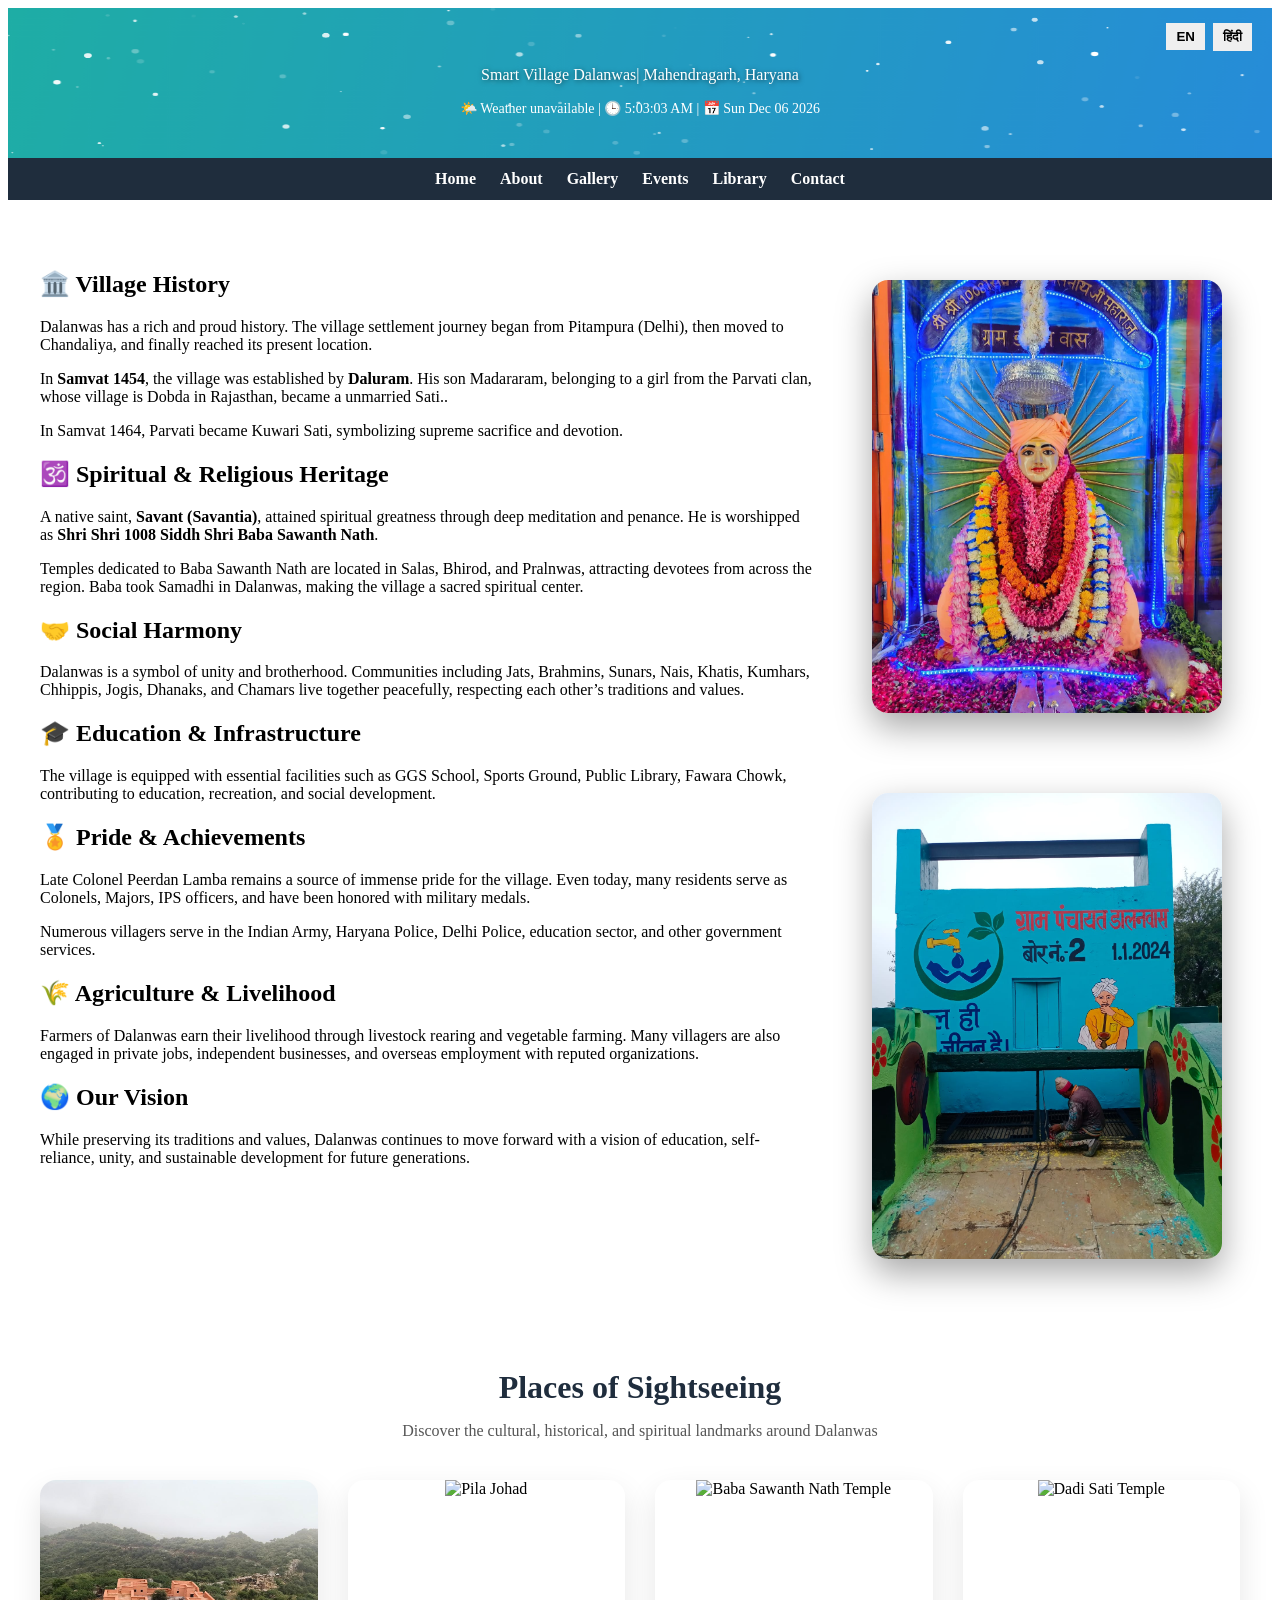
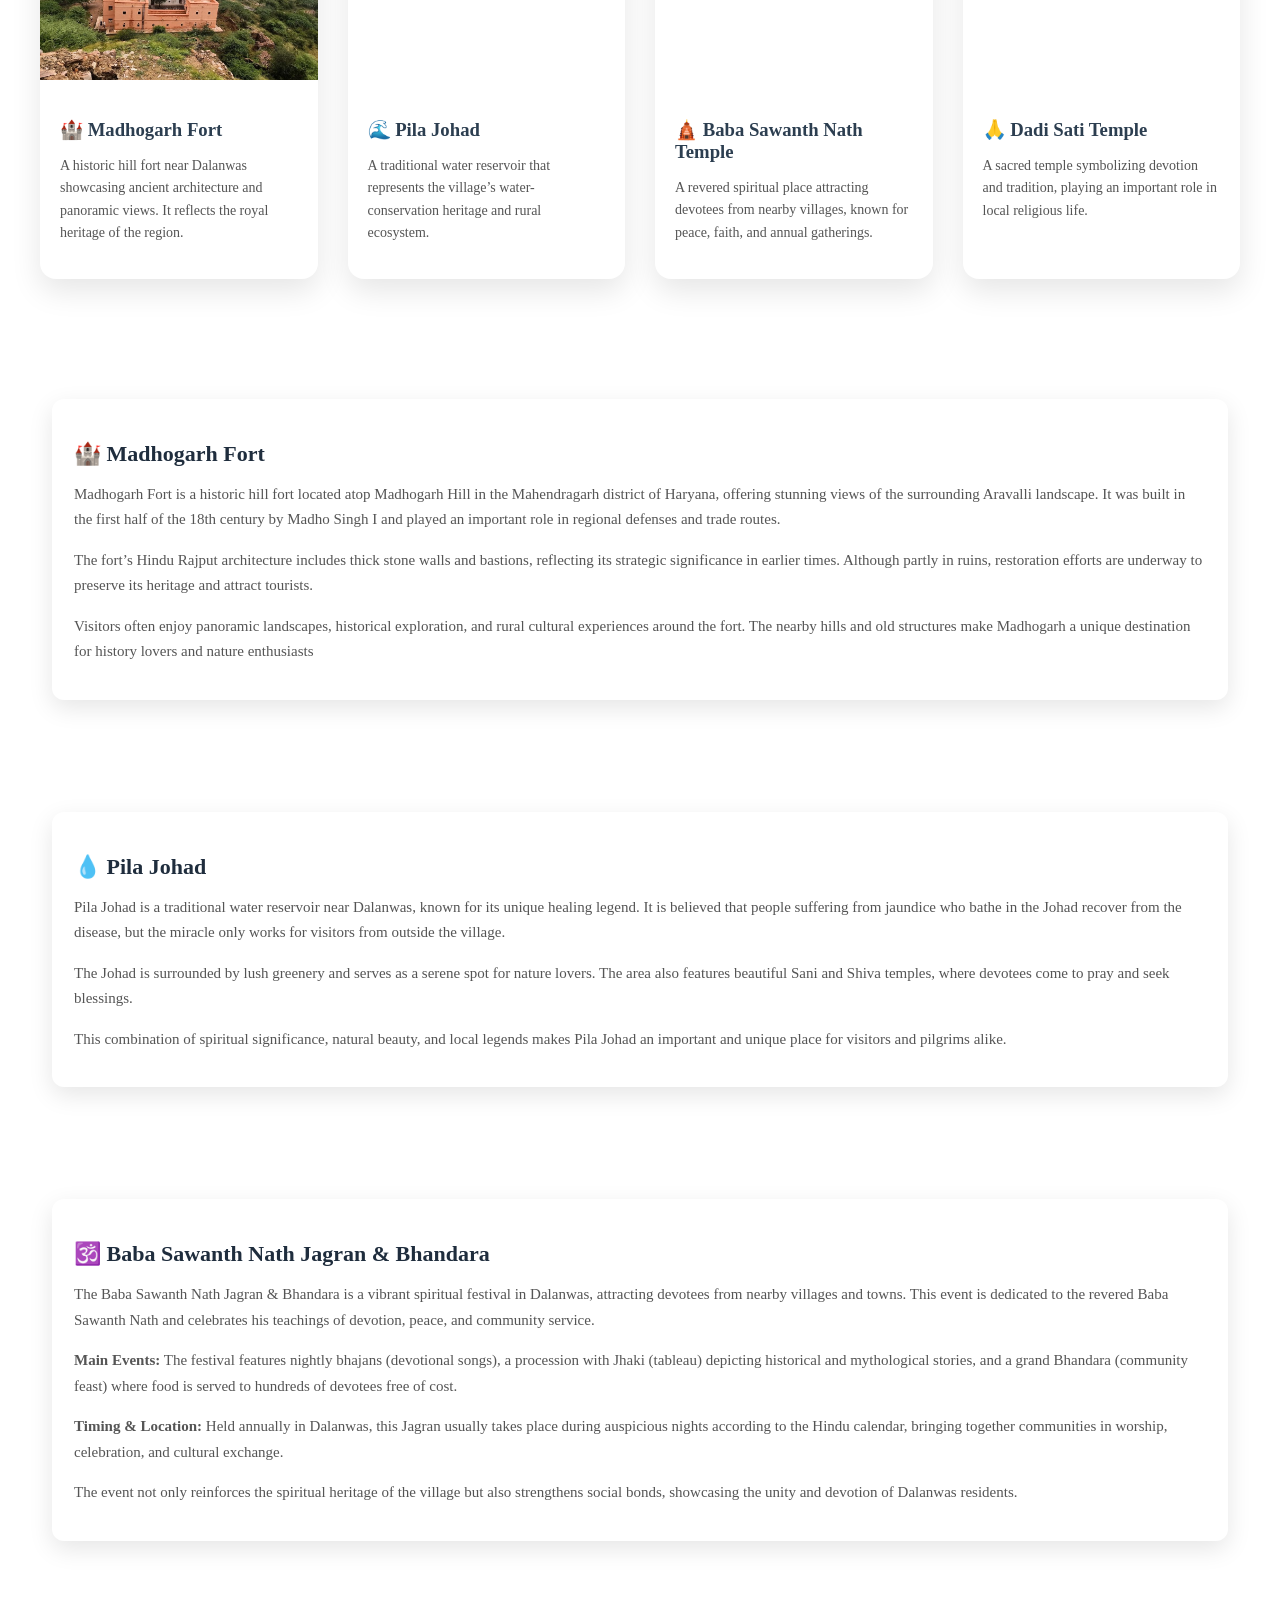
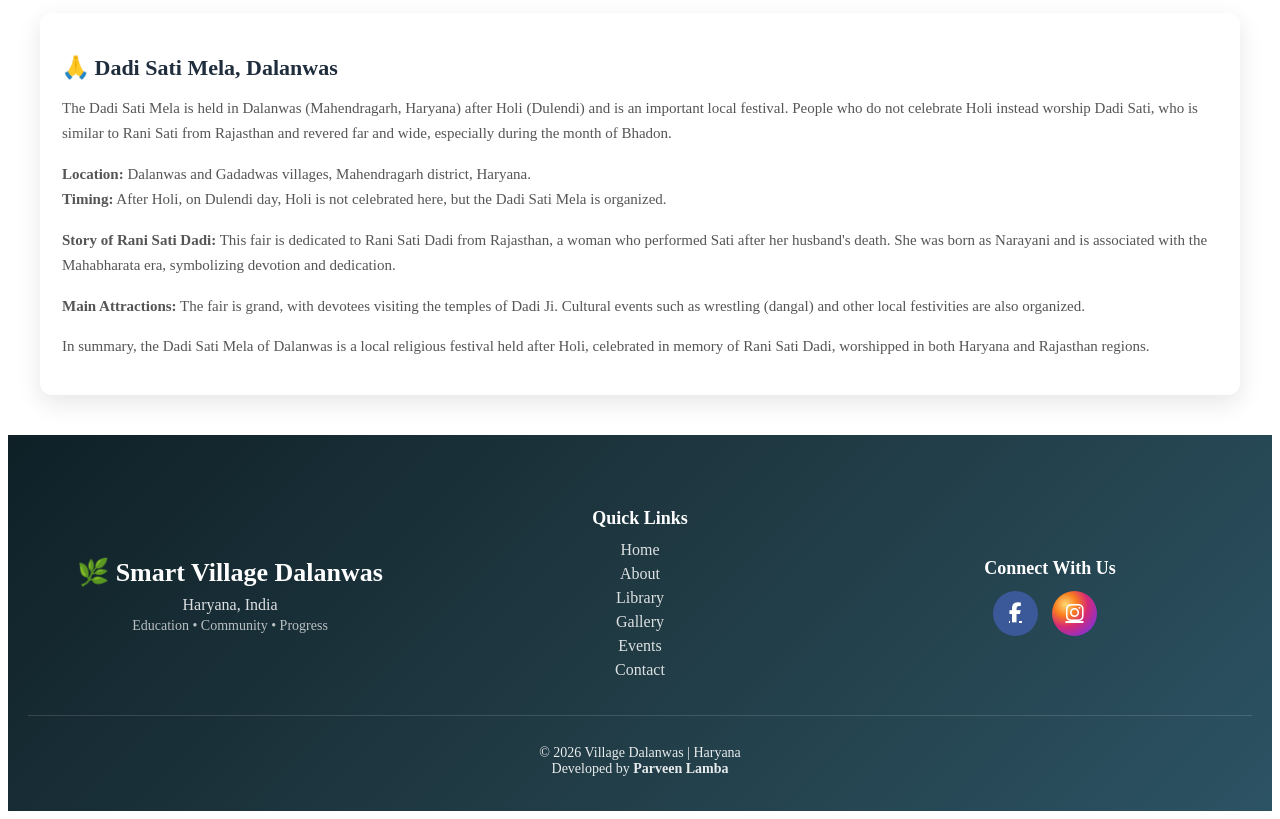
==== about.html @ 28c8c2b3 "Update about.html" ====
<!DOCTYPE html>
<html lang="en">
<head>
<meta charset="UTF-8">
<title>Contact Us | Village Dalanwas</title>
<meta name="viewport" content="width=device-width, initial-scale=1.0">
<!-- GOOGLE FONTS & ICONS -->
<link href="https://fonts.googleapis.com/css2?family=Roboto:wght@400;700&display=swap" rel="stylesheet">
<link rel="stylesheet" href="https://cdnjs.cloudflare.com/ajax/libs/font-awesome/6.4.0/css/all.min.css">
  
<style>
/* HEADER */
header {
  position: relative;
  height: 150px;
  overflow: hidden;
  text-align: center;
  color: white;
}

#headerCanvas {
  position: absolute;
  top: 0;
  left: 0;
  width: 100%;
  height: 100%;
  z-index: 0;
}

.header-content {
  position: relative;
  z-index: 1;
  top: 50%;
  transform: translateY(-50%);
}

.header-content h1 {
  font-size: 36px;
  font-weight: bold;
  text-shadow: 2px 2px 10px rgba(0,0,0,0.7);
}

.header-content p {
  font-size: 16px;
  margin-top: 8px;
  text-shadow: 1px 1px 5px rgba(0,0,0,0.6);
}


/* LANGUAGE TOGGLE */
.lang-toggle {
  position: absolute;
  top: 15px;
  right: 20px;
}
.lang-toggle button {
  padding: 6px 10px;
  margin-left: 4px;
  border: none;
  cursor: pointer;
  font-weight: bold;
}

/* NAV */
nav {
  background: #1f2d3d;
  text-align: center;
  padding: 12px;
}
nav a {
  color: white;
  margin: 10px;
  text-decoration: none;
  font-weight: bold;
}
nav a:hover { text-decoration: underline; }
  
/* FOOTER */
footer{background:#2c3e50;color:white;text-align:center;padding:15px;}
  
/* ===== FOOTER ===== */
.modern-footer {
  background: linear-gradient(135deg, #0f2027, #203a43, #2c5364);
  color: white;
  padding: 50px 20px 20px;
  position: relative;
}

.footer-content {
  max-width: 1200px;
  margin: auto;
  display: grid;
  grid-template-columns: repeat(auto-fit, minmax(220px, 1fr));
  gap: 30px;
  align-items: center;
}

/* BRAND */
.footer-brand h3 {
  font-size: 26px;
  margin-bottom: 8px;
}
.footer-brand p {
  margin: 4px 0;
  opacity: 0.85;
}
.footer-brand .tagline {
  font-size: 14px;
  opacity: 0.7;
}

/* LINKS */
.footer-links h4,
.footer-social h4 {
  margin-bottom: 12px;
  font-size: 18px;
}
.footer-links a {
  display: block;
  color: white;
  text-decoration: none;
  margin: 6px 0;
  opacity: 0.85;
  transition: all 0.3s;
}
.footer-links a:hover {
  opacity: 1;
  transform: translateX(6px);
}

/* SOCIAL */
.footer-social .social {
  display: inline-flex;
  width: 45px;
  height: 45px;
  border-radius: 50%;
  justify-content: center;
  align-items: center;
  margin-right: 10px;
  color: white;
  font-size: 20px;
  transition: all 0.4s;
}

.social.facebook { background: #3b5998; }
.social.instagram {
  background: radial-gradient(circle at 30% 30%, #feda75, #fa7e1e, #d62976, #962fbf, #4f5bd5);
}

.footer-social .social:hover {
  transform: translateY(-6px) scale(1.1);
  box-shadow: 0 10px 25px rgba(0,0,0,0.4);
}

/* BOTTOM */
.footer-bottom {
  text-align: center;
  margin-top: 30px;
  padding-top: 15px;
  border-top: 1px solid rgba(255,255,255,0.15);
  font-size: 14px;
  opacity: 0.9;
}

/* SCROLL TOP */
.scroll-top {
  position: fixed;
  right: 20px;
  bottom: 20px;
  width: 48px;
  height: 48px;
  border-radius: 50%;
  border: none;
  background: #f1c40f;
  color: #000;
  font-size: 22px;
  cursor: pointer;

  /* 🔑 CENTER ARROW PERFECTLY */
  display: flex;
  align-items: center;
  justify-content: center;

  box-shadow: 0 8px 20px rgba(0,0,0,0.4);
  transition: all 0.3s ease;
}

.scroll-top:hover {
  transform: scale(1.15);
}

  /* ===== ABOUT PAGE SECTIONS ===== */
.about-container {
  max-width: 1200px;
  margin: 50px auto;
  padding: 0 20px;
}

.about-grid {
  display: grid;
  grid-template-columns: 2fr 1fr;
  gap: 40px;
  align-items: stretch;
}

/* Individual cards */
.about-card {
  background: #ffffff;
  padding: 30px;
  border-radius: 14px;
  box-shadow: 0 12px 30px rgba(0,0,0,0.08);
  position: relative;
}

/* Vertical separator */
.about-card:first-child::after {
  content: "";
  position: absolute;
  right: -20px;
  top: 10%;
  width: 2px;
  height: 80%;
  background: linear-gradient(
    to bottom,
    transparent,
    #ddd,
    transparent
  );
}

/* Headings */
.about-card h2 {
  margin-bottom: 15px;
  color: #1f2d3d;
  border-left: 5px solid #f1c40f;
  padding-left: 12px;
}

/* Stats list */
.about-stats li {
  margin-bottom: 10px;
  list-style: none;
}

.about-stats li strong {
  color: #2c3e50;
}

/* Responsive */
@media (max-width: 900px) {
  .about-grid {
    grid-template-columns: 1fr;
  }

  .about-card:first-child::after {
    display: none;
  }
}


/* ABOUT PAGE IMAGE */
.about-image {
  width: 100%;
  max-width: 1200px;
  height: auto;
  display: block;
  margin: 30px auto;
  border-radius: 12px;
  box-shadow: 0 10px 30px rgba(0,0,0,0.25);
}



/* RESPONSIVE */
@media(max-width:600px){
  .footer-brand, .footer-links, .footer-social {
    text-align: center;
  }
}
@media (max-width: 768px) {
  .about-image,
  .fullscreen-image {
    border-radius: 0;
  }
}

  /* ===== SIGHTSEEING SECTION ===== */
.sightseeing-section {
  max-width: 1200px;
  margin: 80px auto;
  padding: 0 20px;
  text-align: center;
}

.section-title {
  font-size: 32px;
  color: #1f2d3d;
  margin-bottom: 8px;
}

.section-subtitle {
  font-size: 16px;
  color: #555;
  margin-bottom: 40px;
}

.sightseeing-grid {
  display: grid;
  grid-template-columns: repeat(auto-fit, minmax(260px, 1fr));
  gap: 30px;
}

.sight-card {
  background: #fff;
  border-radius: 16px;
  overflow: hidden;
  box-shadow: 0 12px 30px rgba(0,0,0,0.1);
  transition: transform 0.4s ease, box-shadow 0.4s ease;
}

.sight-card:hover {
  transform: translateY(-10px);
  box-shadow: 0 18px 45px rgba(0,0,0,0.2);
}

.sight-image {
  overflow: hidden;
  height: 200px;
}

.sight-image img {
  width: 100%;
  height: 100%;
  object-fit: cover;
  transition: transform 0.6s ease;
}

.sight-card:hover img {
  transform: scale(1.12);
}

.sight-content {
  padding: 20px;
  text-align: left;
}

.sight-content h3 {
  margin-bottom: 10px;
  color: #2c3e50;
}

.sight-content p {
  font-size: 14px;
  color: #555;
  line-height: 1.6;
}
.about-image-wrapper {
  display: flex;
  align-items: center;
  justify-content: center;
}

.about-image {
  width: 100%;
  max-width: 380px;
  border-radius: 16px;
  box-shadow: 0 14px 35px rgba(0,0,0,0.35);
  transition: transform 0.4s ease;
}

.about-image:hover {
  transform: scale(1.05);
}
.about-image-wrapper {
  display: flex;
  flex-direction: column; /* stack vertically */
  gap: 20px; /* spacing between images */
  position: sticky; /* keeps column in view while scrolling */
  top: 120px;
  align-items: center;
}

.about-image-wrapper .about-image {
  width: 100%;
  max-width: 350px;
  border-radius: 16px;
  box-shadow: 0 14px 35px rgba(0,0,0,0.35);
  transition: transform 0.4s ease;
}

.about-image-wrapper .about-image:hover {
  transform: scale(1.05);
}

/* ===== SIGHTSEEING DESCRIPTION ===== */
.sightseeing-description {
  max-width: 1200px;      /* slightly wider */
  margin: 40px auto;     /* reduce vertical gap */
  padding: 0 12px;       /* less side padding */
  display: flex;
  flex-direction: column;
  gap: 32px;             /* slightly tighter spacing */
}

.place-description {
  background: #ffffff;
  border-radius: 12px;
  box-shadow: 0 8px 25px rgba(0, 0, 0, 0.1);
  padding: 20px 22px;    /* reduce left-right padding */
  transition: transform 0.4s ease, box-shadow 0.4s ease;
  position: relative;
}


.place-description:hover {
  transform: translateY(-6px);
  box-shadow: 0 15px 35px rgba(0, 0, 0, 0.18);
}

.place-description h3 {
  font-size: 22px;
  color: #1f2d3d;
  margin-bottom: 12px;
  display: flex;
  align-items: center;
  gap: 8px; /* small space between emoji and text */
}

.place-description p {
  font-size: 15px;
  color: #555;
  line-height: 1.7;
}

/* horizontal separator between places */
.sightseeing-description hr {
  border: 0;
  border-top: 1px solid #eee;
  margin: 20px 0;
}

/* Responsive */
@media(max-width: 768px) {
  .sightseeing-description {
    gap: 30px;
  }

  .place-description {
    padding: 20px;
  }

  .place-description h3 {
    font-size: 20px;
  }

  .place-description p {
    font-size: 14px;
  }
}


  </style>
</head>
<body>

<header>
  <canvas id="headerCanvas"></canvas>
  <div class="header-content">
    <p id="title">Smart Village Dalanwas| Mahendragarh, Haryana</p>
    <div id="top-info" style="font-size:14px;">
  🌤️ <span id="weather">Loading weather...</span> |
  🕒 <span id="time"></span> |
  📅 <span id="date"></span>
</div>
  </div>

  <div class="lang-toggle">
    <button onclick="setLang('en')">EN</button>
    <button onclick="setLang('hi')">हिंदी</button>
  </div>
</header>


<nav>
  <a href="index.html">Home</a>
  <a href="about.html">About</a>
  <a href="gallery.html">Gallery</a>
  <a href="events.html">Events</a>
  <a href="library.html">Library</a>
  <a href="contact.html">Contact</a>
</nav>

<div class="about-container">
  <div class="about-grid">
    <div class="lang en">

        <h2>🏛️ Village History</h2>
        <p>
          Dalanwas has a rich and proud history. The village
          settlement journey began from Pitampura (Delhi),
          then moved to Chandaliya, and finally reached
          its present location.
        </p>
        <p>
          In <strong>Samvat 1454</strong>, the village was established by
          <strong>Daluram</strong>. His son Madararam,
          belonging to a girl from the Parvati clan, whose village is Dobda in Rajasthan, became a unmarried Sati..
        </p>
        <p>
          In Samvat 1464, Parvati became
          Kuwari Sati, symbolizing supreme sacrifice and devotion.
        </p>

        <h2>🕉️ Spiritual & Religious Heritage</h2>
        <p>
          A native saint, <strong>Savant (Savantia)</strong>, attained spiritual
          greatness through deep meditation and penance. He is worshipped as
          <strong>Shri Shri 1008 Siddh Shri Baba Sawanth Nath</strong>.
        </p>
        <p>
          Temples dedicated to Baba Sawanth Nath are located in
          Salas, Bhirod, and Pralnwas, attracting devotees
          from across the region. Baba took Samadhi in Dalanwas,
          making the village a sacred spiritual center.
        </p>

        <h2>🤝 Social Harmony</h2>
        <p>
          Dalanwas is a symbol of unity and brotherhood. Communities including
          Jats, Brahmins, Sunars, Nais, Khatis, Kumhars, Chhippis,
          Jogis, Dhanaks, and Chamars live together peacefully,
          respecting each other’s traditions and values.
        </p>

        <h2>🎓 Education & Infrastructure</h2>
        <p>
          The village is equipped with essential facilities such as
          GGS School, Sports Ground, Public Library,
          Fawara Chowk, contributing to education,
          recreation, and social development.
        </p>

        <h2>🏅 Pride & Achievements</h2>
        <p>
          Late Colonel Peerdan Lamba remains a source of immense pride
          for the village. Even today, many residents serve as
          Colonels, Majors, IPS officers, and have been honored
          with military medals.
        </p>
        <p>
          Numerous villagers serve in the Indian Army, Haryana Police,
          Delhi Police, education sector, and other government services.
        </p>

        <h2>🌾 Agriculture & Livelihood</h2>
        <p>
          Farmers of Dalanwas earn their livelihood through
          livestock rearing and vegetable farming.
          Many villagers are also engaged in private jobs, independent businesses,
          and overseas employment with reputed organizations.
        </p>

        <h2>🌍 Our Vision</h2>
        <p>
          While preserving its traditions and values, Dalanwas continues to move
          forward with a vision of education, self-reliance, unity,
          and sustainable development for future generations.
        </p>

      </div>

      <!-- ================= HINDI ================= -->
      <div class="lang hi" style="display:none;">

        <h2>🏛️ गांव का इतिहास</h2>
        <p>
          गांव डालनवास का इतिहास अत्यंत गौरवशाली है।
          इसकी बसावट पहले पितमपुरा (दिल्ली),
          फिर चंडालिया और अंत में वर्तमान स्थान पर हुई।
        </p>
        <p>
          <strong>सम्वत 1454</strong> में <strong>डालूराम</strong> जी द्वारा
          गांव की स्थापना की गई। उनके पुत्र माड़ाराम,
          पर पार्वती जिसका गाँव डोबड़ा राजस्थान है वो कुंवारी सती हुई।
        </p>
        <p>
          सम्वत 1468 में पार्वती ने कुंवारी सती होकर त्याग और बलिदान का अनुपम उदाहरण प्रस्तुत किया।
        </p>

        <h2>🕉️ धार्मिक एवं आध्यात्मिक विरासत</h2>
        <p>
          गांव के ही निवासी <strong>सावंत उर्फ़ सावंतिया</strong>
          कठोर तप के कारण महान सिद्ध पुरुष बने और
          <strong>श्री श्री 1008 सिद्ध श्री बाबा सावंतनाथ</strong>
          के नाम से पूजे जाते हैं।
        </p>
        <p>
          बाबा सावंतनाथ के मंदिर सालास, भीरोड़ और प्रलनवास
          में स्थित हैं। बाबा ने डालनवास में समाधि ली,
          जिससे गांव एक पवित्र धार्मिक केंद्र बना।
        </p>

        <h2>🤝 सामाजिक समरसता</h2>
        <p>
          डालनवास सामाजिक भाईचारे का प्रतीक है।
          यहां जाट, ब्राह्मण, सुनार, नाई, खाती, कुम्हार,
          छिप्पी, जोगी, धानक, चमार
          सभी जातियां आपसी प्रेम और सहयोग से रहती हैं।
        </p>

        <h2>🎓 शिक्षा एवं सुविधाएं</h2>
        <p>
          गांव में जीजीएस स्कूल, खेल मैदान, पुस्तकालय,
          फव्वारा चौक
          जैसी सुविधाएं उपलब्ध हैं, जो सामाजिक विकास में सहायक हैं।
        </p>

        <h2>🏅 गौरव और उपलब्धियां</h2>
        <p>
          गांव के स्वर्गीय कर्नल पीरदान
          डालनवास की शान रहे हैं।
          आज भी गांव के लोग कर्नल, मेजर, आईपीएस
          जैसे उच्च पदों पर कार्यरत हैं और
          सेना पदकों से सम्मानित हैं।
        </p>
        <p>
          अनेक ग्रामीण भारतीय सेना, हरियाणा पुलिस,
          दिल्ली पुलिस और शिक्षा विभाग में सेवाएं दे रहे हैं।
        </p>

        <h2>🌾 कृषि एवं आजीविका</h2>
        <p>
          गांव के किसान कृषि, पशुपालन और सब्जी उत्पादन
          के माध्यम से अपनी आजीविका चलाते हैं।
          कई युवा विदेशों में अच्छे पैकेज पर कार्यरत हैं,
          वहीं अनेक लोग निजी नौकरी और स्वयं का व्यवसाय कर रहे हैं।
        </p>

        <h2>🌍 हमारा संकल्प</h2>
        <p>
          डालनवास अपनी परंपराओं को संजोते हुए
          शिक्षा, आत्मनिर्भरता, एकता और सतत विकास
          के मार्ग पर निरंतर अग्रसर है।
        </p>
  </div>
    <!-- RIGHT SIDE: 3 images stacked nicely -->
<div class="about-image-wrapper">
  <img src="images/babasawanthnathji.jpg" alt="Baba Sawanth Nath Temple" class="about-image" />
  <img src="images/village10.jpg" alt="Dalanwas Village Scene" class="about-image" />
</div>

    
</div>
</div>
  
<section class="sightseeing-section">
  <h2 class="section-title">Places of Sightseeing</h2>
  <p class="section-subtitle">
    Discover the cultural, historical, and spiritual landmarks around Dalanwas
  </p>

  <div class="sightseeing-grid">

    <!-- Madhogarh Fort -->
    <div class="sight-card">
      <div class="sight-image">
        <img src="images/madhogarh-fort.jpg" alt="Madhogarh Fort">
      </div>
      <div class="sight-content">
        <h3>🏰 Madhogarh Fort</h3>
        <p>
          A historic hill fort near Dalanwas showcasing ancient architecture and
          panoramic views. It reflects the royal heritage of the region.
        </p>
      </div>
    </div>

    <!-- Pila Johad -->
    <div class="sight-card">
      <div class="sight-image">
        <img src="images/pila-johad.jpg" alt="Pila Johad">
      </div>
      <div class="sight-content">
        <h3>🌊 Pila Johad</h3>
        <p>
          A traditional water reservoir that represents the village’s
          water-conservation heritage and rural ecosystem.
        </p>
      </div>
    </div>

    <!-- Baba Sawanth Nath Temple -->
    <div class="sight-card">
      <div class="sight-image">
        <img src="images/sawanthnathtemple.jpg" alt="Baba Sawanth Nath Temple">
      </div>
      <div class="sight-content">
        <h3>🛕 Baba Sawanth Nath Temple</h3>
        <p>
          A revered spiritual place attracting devotees from nearby villages,
          known for peace, faith, and annual gatherings.
        </p>
      </div>
    </div>

    <!-- Dadi Sati Temple -->
    <div class="sight-card">
      <div class="sight-image">
        <img src="images/dadi-sati-temple.jpg" alt="Dadi Sati Temple">
      </div>
      <div class="sight-content">
        <h3>🙏 Dadi Sati Temple</h3>
        <p>
          A sacred temple symbolizing devotion and tradition, playing an
          important role in local religious life.
        </p>
      </div>
    </div>

  </div>
</section>

<section class="sightseeing-description">

  <!-- PLACE 1 -->
  <div class="sightseeing-description">

  <!-- Madhogarh Fort - English -->
  <div class="place-description lang en">
    <h3>🏰 Madhogarh Fort</h3>
    <p>
      Madhogarh Fort is a historic hill fort located atop Madhogarh Hill in the Mahendragarh district of Haryana, offering stunning views of the surrounding Aravalli landscape. It was built in the first half of the 18th century by Madho Singh I and played an important role in regional defenses and trade routes.
    </p>
    <p>
      The fort’s Hindu Rajput architecture includes thick stone walls and bastions, reflecting its strategic significance in earlier times. Although partly in ruins, restoration efforts are underway to preserve its heritage and attract tourists.
    </p>
    <p>
      Visitors often enjoy panoramic landscapes, historical exploration, and rural cultural experiences around the fort. The nearby hills and old structures make Madhogarh a unique destination for history lovers and nature enthusiasts
    </p>
  </div>

  <!-- Madhogarh Fort - Hindi -->
  <div class="place-description lang hi" style="display:none;">
    <h3>🏰 माधोगढ़ किला</h3>
    <p>
      माधोगढ़ किला हरियाणा के महेंद्रगढ़ जिले में स्थित एक प्राचीन पहाड़ी किला है, जो अरावली की सुंदर पहाड़ियों के बीच ऊँचा दिखाई देता है। यह किला 18वीं सदी के पहले भाग में साधारणतः राव मडहो सिंह I द्वारा बनवाया गया था और ऐतिहासिक रूप से क्षेत्रीय सुरक्षा और व्यापार मार्गों में महत्वपूर्ण भूमिका निभाता रहा है।
    </p>
    <p>
      इसकी राजपूत शैली की वास्तुकला में मोटी पत्थर की दीवारें और मजबूत बुर्ज शामिल हैं, जो इसकी सामरिक महत्ता को दर्शाते हैं। हालांकि अब किले के कुछ हिस्से खंडहर में हैं, इसे संरक्षित करने और पर्यटन बढ़ाने के लिए पुनर्विकास कार्य जारी हैं।
    </p>
    <p>
      दर्शक यहां के मनोरम दृश्य, ऐतिहासिक अवशेष और ग्रामीण संस्कृति का आनंद ले सकते हैं। आसपास की पहाड़ियों और पुराने ढांचे इसे इतिहास और प्रकृति प्रेमियों के लिए एक दिलचस्प स्थल बनाते हैं।
    </p>
  </div>

</div>

  <!-- PLACE 2 -->
  <div class="sightseeing-description">

  <!-- Pila Johad - English -->
  <div class="place-description lang en">
    <h3>💧 Pila Johad</h3>
    <p>
      Pila Johad is a traditional water reservoir near Dalanwas, known for its unique healing legend. It is believed that people suffering from jaundice who bathe in the Johad recover from the disease, but the miracle only works for visitors from outside the village.
    </p>
    <p>
      The Johad is surrounded by lush greenery and serves as a serene spot for nature lovers. The area also features beautiful Sani and Shiva temples, where devotees come to pray and seek blessings.
    </p>
    <p>
      This combination of spiritual significance, natural beauty, and local legends makes Pila Johad an important and unique place for visitors and pilgrims alike.
    </p>
  </div>

  <!-- Pila Johad - Hindi -->
  <div class="place-description lang hi" style="display:none;">
    <h3>💧 पीला जोहड़</h3>
    <p>
      पीला जोहड़ डालनवास के पास स्थित एक पारंपरिक जलाशय है, जो अपने अद्भुत उपचारक कथाओं के लिए जाना जाता है। कहा जाता है कि यदि किसी व्यक्ति को पीलिया की बीमारी है और वह जोहड़ में स्नान करता है तो वह ठीक हो जाता है, लेकिन यह चमत्कार केवल गांव के बाहर के लोगों पर ही लागू होता है।
    </p>
    <p>
      जोहड़ के चारों ओर हरियाली है और यह प्रकृति प्रेमियों के लिए एक शांतिपूर्ण स्थल है। इसके पास सुंदर सनी और शिव मंदिर भी हैं, जहां भक्त पूजा-अर्चना करने और आशीर्वाद प्राप्त करने आते हैं।
    </p>
    <p>
      आध्यात्मिक महत्व, प्राकृतिक सुंदरता और स्थानीय कथाओं के इस संयोजन के कारण पीला जोहड़ आगंतुकों और तीर्थयात्रियों के लिए एक महत्वपूर्ण और अनोखा स्थल है।
    </p>
  </div>

</div>

  <!-- PLACE 3 -->
  <div class="sightseeing-description">

  <!-- Baba Sawanth Nath Jagran & Bhandara - English -->
  <div class="place-description lang en">
    <h3>🕉️ Baba Sawanth Nath Jagran & Bhandara</h3>
    <p>
      The Baba Sawanth Nath Jagran & Bhandara is a vibrant spiritual festival in Dalanwas, attracting devotees from nearby villages and towns. This event is dedicated to the revered Baba Sawanth Nath and celebrates his teachings of devotion, peace, and community service.
    </p>
    <p>
      <strong>Main Events:</strong> The festival features nightly bhajans (devotional songs), a procession with Jhaki (tableau) depicting historical and mythological stories, and a grand Bhandara (community feast) where food is served to hundreds of devotees free of cost.
    </p>
    <p>
      <strong>Timing & Location:</strong> Held annually in Dalanwas, this Jagran usually takes place during auspicious nights according to the Hindu calendar, bringing together communities in worship, celebration, and cultural exchange.
    </p>
    <p>
      The event not only reinforces the spiritual heritage of the village but also strengthens social bonds, showcasing the unity and devotion of Dalanwas residents.
    </p>
  </div>

  <!-- Baba Sawanth Nath Jagran & Bhandara - Hindi -->
  <div class="place-description lang hi" style="display:none;">
    <h3>🕉️ बाबा सावंतनाथ जागरण और भंडारा</h3>
    <p>
      बाबा सावंतनाथ जागरण और भंडारा डालनवास में आयोजित एक भव्य धार्मिक उत्सव है, जिसमें आसपास के गांवों और शहरों से भक्तजन शामिल होते हैं। यह कार्यक्रम पूज्य बाबा सावंतनाथ को समर्पित है और भक्ति, शांति और सामाजिक सेवा के संदेश को बढ़ावा देता है।
    </p>
    <p>
      <strong>मुख्य आयोजन:</strong> इस उत्सव में रात भर भजन, झाकियों (ऐतिहासिक और पौराणिक कथाओं के दृश्य प्रदर्शन), और विशाल भंडारे का आयोजन होता है, जिसमें सैकड़ों भक्तों को निःशुल्क भोजन प्रदान किया जाता है।
    </p>
    <p>
      <strong>समय और स्थान:</strong> यह जागरण वार्षिक रूप से डालनवास में आयोजित होता है और हिंदू पंचांग के अनुसार शुभ रातों में होता है। यह आयोजन पूजा, उत्सव और सांस्कृतिक मेलजोल का अवसर प्रदान करता है।
    </p>
    <p>
      यह कार्यक्रम न केवल गांव की धार्मिक विरासत को सुदृढ़ करता है, बल्कि सामाजिक एकता को भी मजबूत बनाता है, और डालनवास के निवासियों की भक्ति और एकता को प्रदर्शित करता है।
    </p>
  </div>

</div>

<!-- PLACE 4 -->
  <div class="place-description lang en">
    <h3>🙏 Dadi Sati Mela, Dalanwas</h3>
    <p>
      The Dadi Sati Mela is held in Dalanwas (Mahendragarh, Haryana) after Holi (Dulendi) and is an important local festival.
      People who do not celebrate Holi instead worship Dadi Sati, who is similar to Rani Sati from Rajasthan and revered far and wide, especially during the month of Bhadon.
    </p>
    <p>
      <strong>Location:</strong> Dalanwas and Gadadwas villages, Mahendragarh district, Haryana.<br>
      <strong>Timing:</strong> After Holi, on Dulendi day, Holi is not celebrated here, but the Dadi Sati Mela is organized.
    </p>
    <p>
      <strong>Story of Rani Sati Dadi:</strong> This fair is dedicated to Rani Sati Dadi from Rajasthan, a woman who performed Sati after her husband's death. She was born as Narayani and is associated with the Mahabharata era, symbolizing devotion and dedication.
    </p>
    <p>
      <strong>Main Attractions:</strong> The fair is grand, with devotees visiting the temples of Dadi Ji. Cultural events such as wrestling (dangal) and other local festivities are also organized.
    </p>
    <p>
      In summary, the Dadi Sati Mela of Dalanwas is a local religious festival held after Holi, celebrated in memory of Rani Sati Dadi, worshipped in both Haryana and Rajasthan regions.
    </p>
  </div>

  <!-- Dadi Sati Mela - Hindi -->
  <div class="place-description lang hi" style="display:none;">
    <h3>🙏 दादी सती मेला, डालनवास</h3>
    <p>
      डादी सती मेला डालनवास (महेंद्रगढ़, हरियाणा) में होली (दुलेंडी) के बाद लगता है और यह स्थानीय लोगों के लिए महत्वपूर्ण धार्मिक उत्सव है।
      जहाँ होली नहीं मनाई जाती, वहां दादी सती की पूजा होती है, जो राजस्थान की रानी सती दादी के समान हैं और दूर-दूर से लोग इनकी पूजा करते हैं, खासकर भादो मास में।
    </p>
    <p>
      <strong>स्थान:</strong> हरियाणा के महेंद्रगढ़ जिले के डालनवास और गादड़वास गाँवों में।<br>
      <strong>समय:</strong> होली के बाद, दुलेंडी के दिन होली नहीं मनाई जाती, बल्कि दादी सती मेला आयोजित किया जाता है।
    </p>
    <p>
      <strong>रानी सती दादी की कहानी:</strong> यह मेला राजस्थान की 'रानी सती दादी' को समर्पित है, जो अपने पति की मृत्यु के बाद सती (आत्मदाह) हुई थीं। इनका जन्म नारायणी के रूप में हुआ और ये महाभारत काल से जुड़ी हैं, भक्ति और समर्पण का प्रतीक हैं।
    </p>
    <p>
      <strong>मुख्य आकर्षण:</strong> यह मेला भव्य होता है, जहां भक्त दादी जी के मंदिरों में पूजा-अर्चना करते हैं। कई स्थानों पर दंगल (कुश्ती) और अन्य सांस्कृतिक कार्यक्रम भी होते हैं।
    </p>
    <p>
      संक्षेप में, डालनवास का दादी सती मेला एक स्थानीय धार्मिक उत्सव है, जो होली के बाद होता है और रानी सती दादी की स्मृति में मनाया जाता है, जिनकी पूजा हरियाणा और राजस्थान दोनों क्षेत्रों में की जाती है।
    </p>
  </div>

</section>


<footer class="modern-footer">

  <div class="footer-content">

    <!-- LEFT -->
    <div class="footer-brand">
      <h3>🌿 Smart Village Dalanwas</h3>
      <p>Haryana, India</p>
      <p class="tagline">
        Education • Community • Progress
      </p>
    </div>

    <!-- CENTER -->
    <div class="footer-links">
      <h4>Quick Links</h4>
      <a href="index.html">Home</a>
      <a href="about.html">About</a>
      <a href="library.html">Library</a>
      <a href="gallery.html">Gallery</a>
      <a href="events.html">Events</a>
      <a href="contact.html">Contact</a>
    </div>

    <!-- RIGHT -->
    <div class="footer-social">
      <h4>Connect With Us</h4>

      <a href="https://www.facebook.com/" target="_blank" class="social facebook">
        <i class="fab fa-facebook-f"></i>
      </a>

      <a href="https://www.instagram.com/" target="_blank" class="social instagram">
        <i class="fab fa-instagram"></i>
      </a>
    </div>

  </div>

  <!-- BOTTOM BAR -->
  <div class="footer-bottom">
    <p>
      © <span id="year"></span> Village Dalanwas | Haryana  
      <br>
      Developed by <b>Parveen Lamba</b>
    </p>
  </div>

  <!-- SCROLL TOP -->
  <button class="scroll-top" onclick="scrollToTop()">↑</button>

</footer>

    <script>
document.getElementById("year").innerText = new Date().getFullYear();

/* Scroll Top Button */
const scrollBtn = document.querySelector(".scroll-top");

window.addEventListener("scroll", () => {
  scrollBtn.style.display = window.scrollY > 300 ? "block" : "none";
});

function scrollToTop() {
  window.scrollTo({ top: 0, behavior: "smooth" });
}
</script>
  <script>
/* TIME & DATE */
function updateTime() {
  const now = new Date();
  document.getElementById("time").innerText =
    now.toLocaleTimeString();
  document.getElementById("date").innerText =
    now.toDateString();
}
setInterval(updateTime, 1000);
updateTime();

/* WEATHER (Open-Meteo - FREE, no API key) */
fetch("https://api.open-meteo.com/v1/forecast?latitude=28.28&longitude=76.15&current_weather=true")
  .then(res => res.json())
  .then(data => {
    const temp = data.current_weather.temperature;
    const wind = data.current_weather.windspeed;
    document.getElementById("weather").innerText =
      `Dalanwas: ${temp}°C, Wind ${wind} km/h`;
  })
  .catch(() => {
    document.getElementById("weather").innerText =
      "Weather unavailable";
  });
</script>
<script>
const canvas = document.getElementById("headerCanvas");
const ctx = canvas.getContext("2d");
canvas.width = window.innerWidth;
canvas.height = 250;

const particles = [];
const particleCount = 80;

// Initialize particles
for (let i = 0; i < particleCount; i++) {
  particles.push({
    x: Math.random() * canvas.width,
    y: Math.random() * canvas.height,
    r: Math.random() * 3 + 1,
    dx: (Math.random() - 0.5) * 0.7,
    dy: (Math.random() - 0.5) * 0.7,
    alpha: Math.random()
  });
}

function drawParticles() {
  ctx.clearRect(0, 0, canvas.width, canvas.height);

  // Animated gradient background
  const gradient = ctx.createLinearGradient(0, 0, canvas.width, canvas.height);
  const time = Date.now() * 0.0003;
  gradient.addColorStop(0, `hsl(${Math.sin(time)*50+200}, 70%, 40%)`);
  gradient.addColorStop(1, `hsl(${Math.cos(time)*50+250}, 70%, 50%)`);
  ctx.fillStyle = gradient;
  ctx.fillRect(0, 0, canvas.width, canvas.height);

  // Draw particles
  particles.forEach(p => {
    ctx.beginPath();
    ctx.arc(p.x, p.y, p.r, 0, Math.PI * 2);
    ctx.fillStyle = `rgba(255,255,255,${p.alpha})`;
    ctx.fill();

    p.x += p.dx;
    p.y += p.dy;

    if (p.x < 0 || p.x > canvas.width) p.dx *= -1;
    if (p.y < 0 || p.y > canvas.height) p.dy *= -1;
  });

  requestAnimationFrame(drawParticles);
}

drawParticles();

// Adjust canvas on resize
window.addEventListener("resize", () => {
  canvas.width = window.innerWidth;
  canvas.height = 250;
});
</script>

  <script>
function setLang(lang) {
  const enBlocks = document.querySelectorAll(".lang.en");
  const hiBlocks = document.querySelectorAll(".lang.hi");

  if (lang === "en") {
    enBlocks.forEach(el => el.style.display = "block");
    hiBlocks.forEach(el => el.style.display = "none");
  } else {
    enBlocks.forEach(el => el.style.display = "block");
    hiBlocks.forEach(el => el.style.display = "block");

    enBlocks.forEach(el => el.style.display = "none");
    hiBlocks.forEach(el => el.style.display = "block");
  }
}
</script>


  </body>
</html>
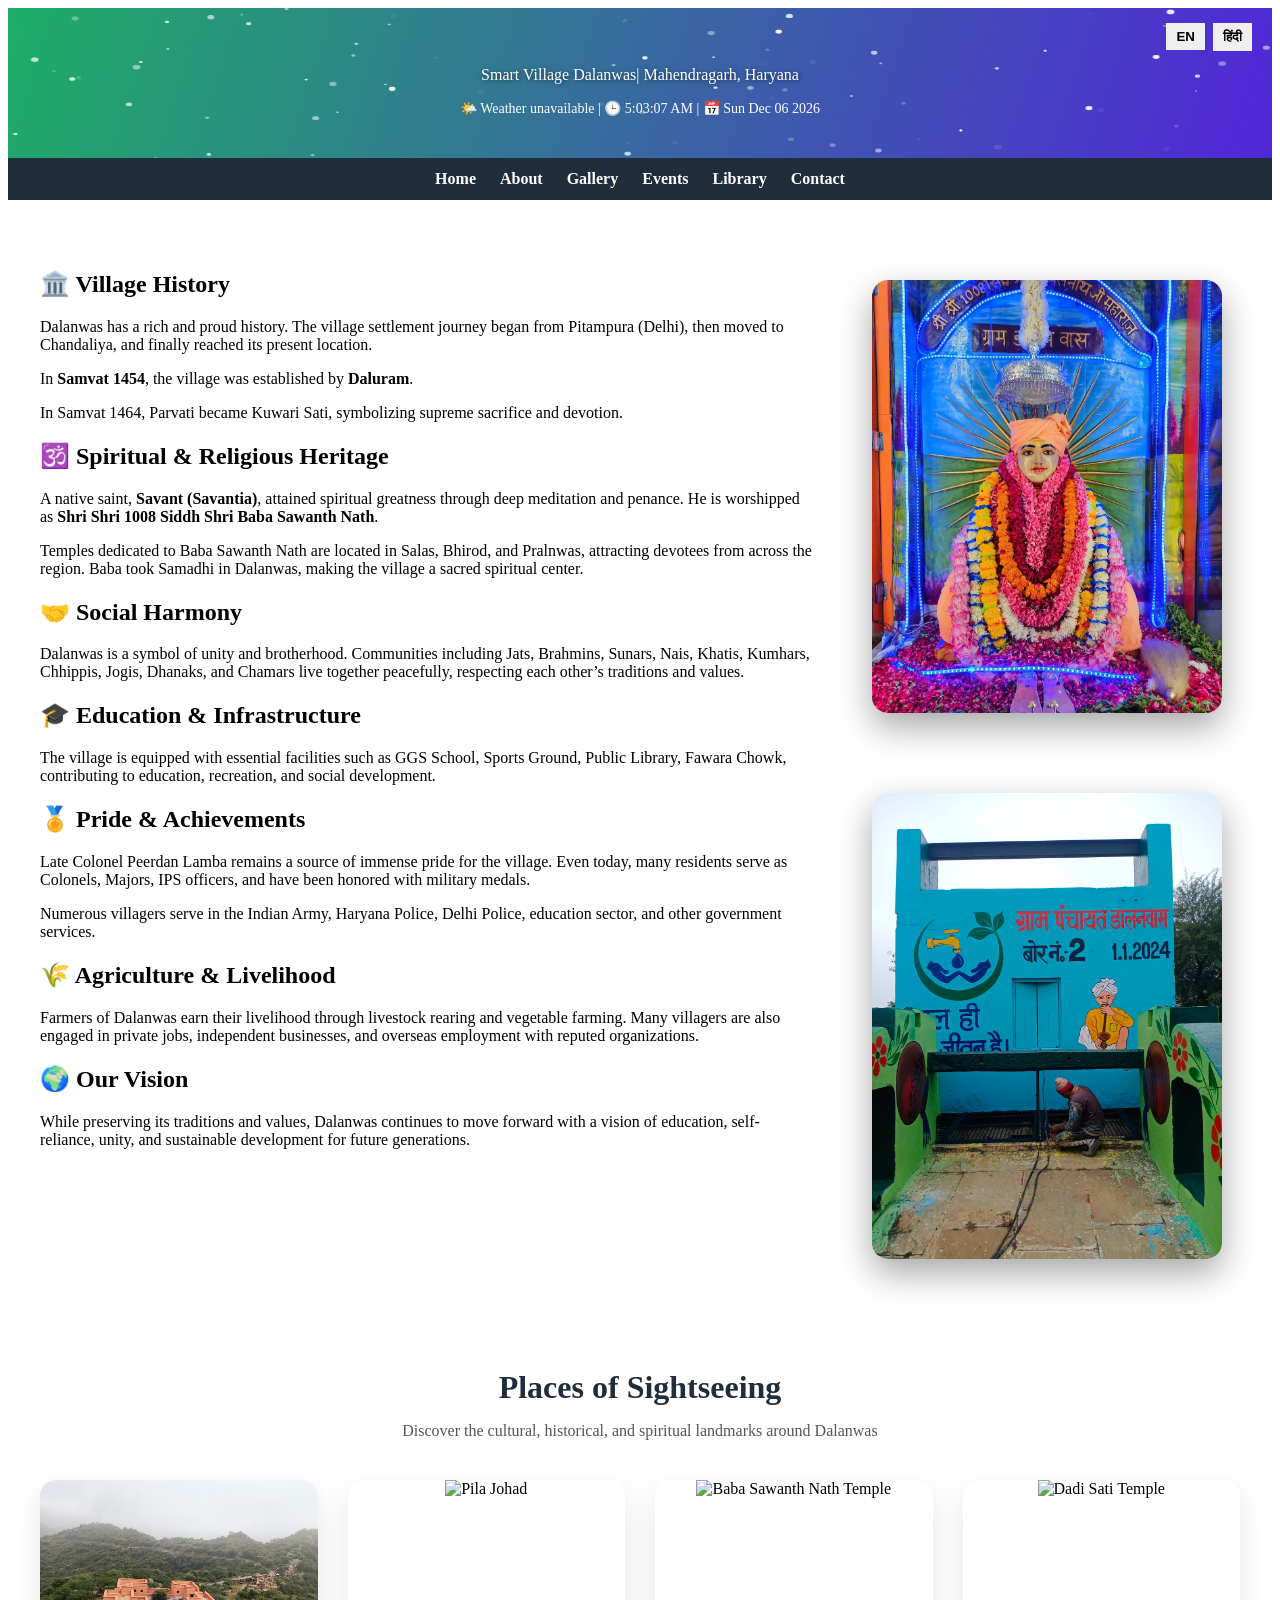
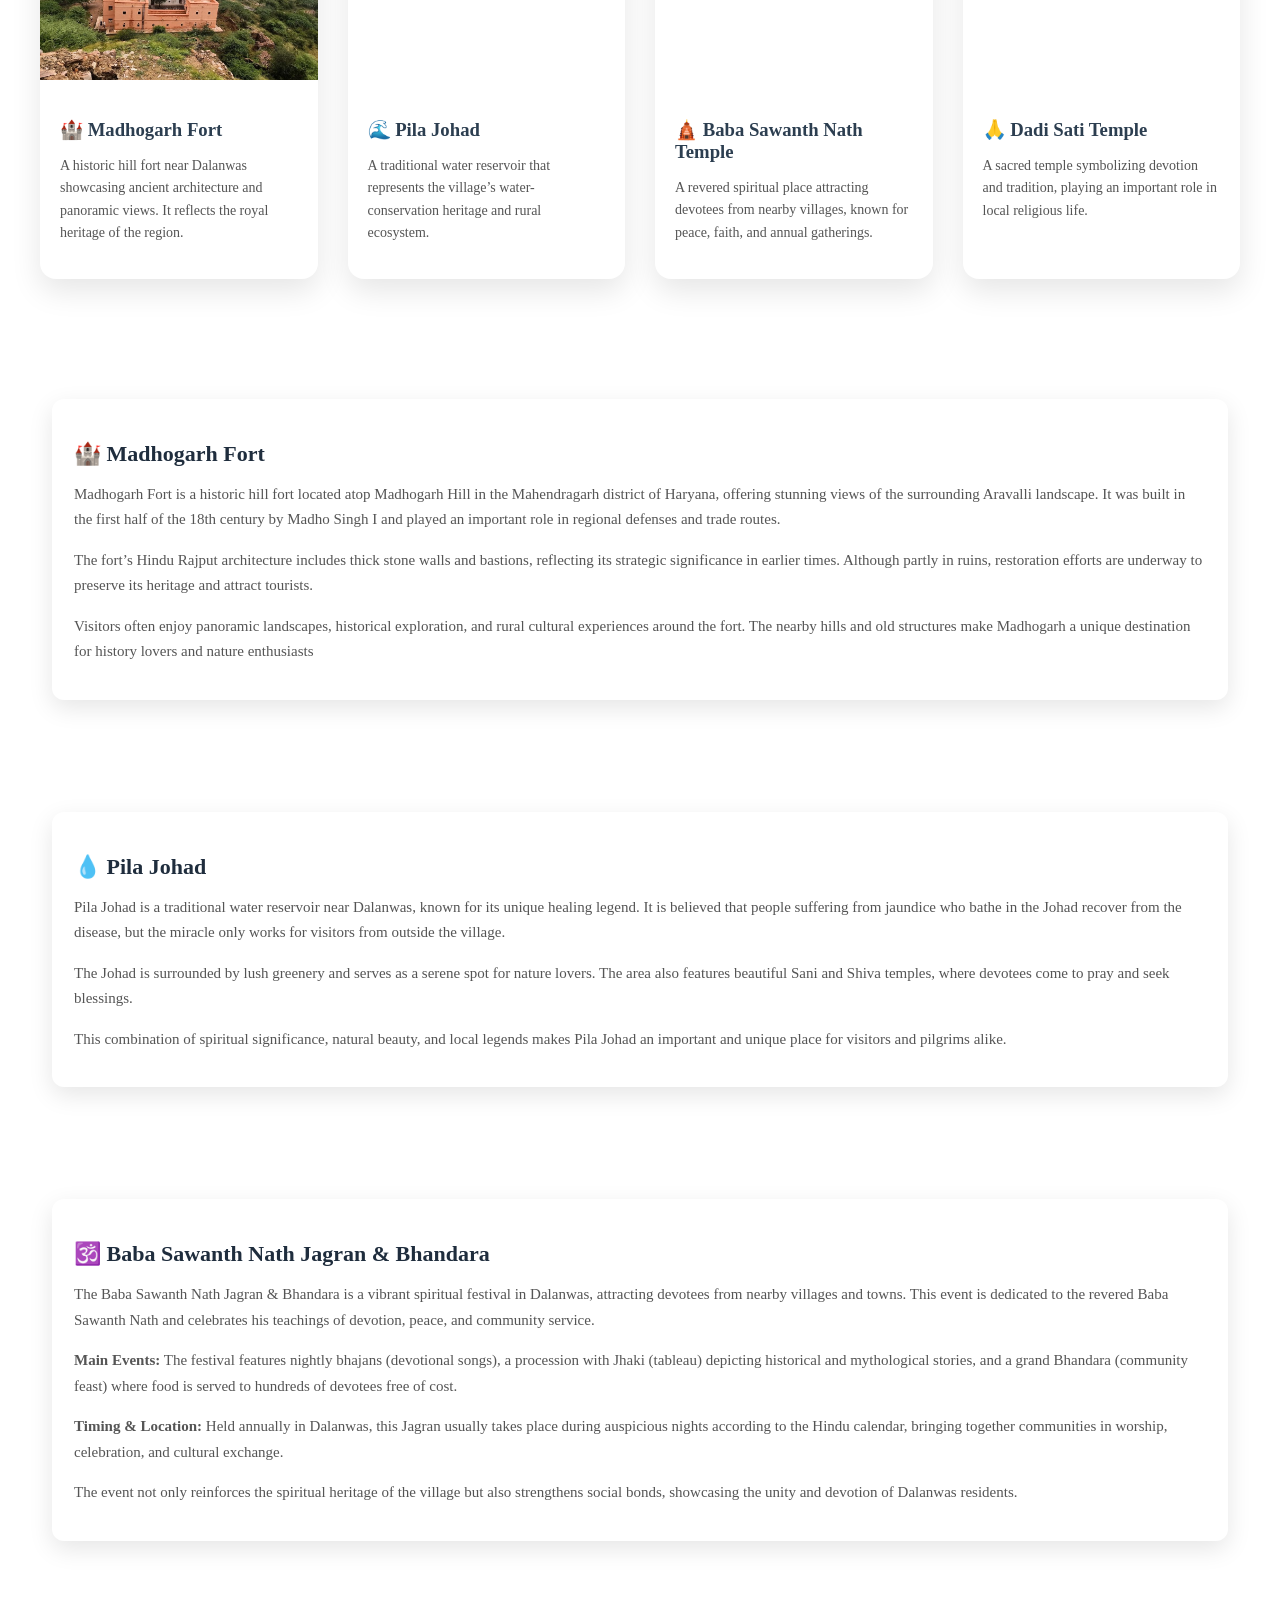
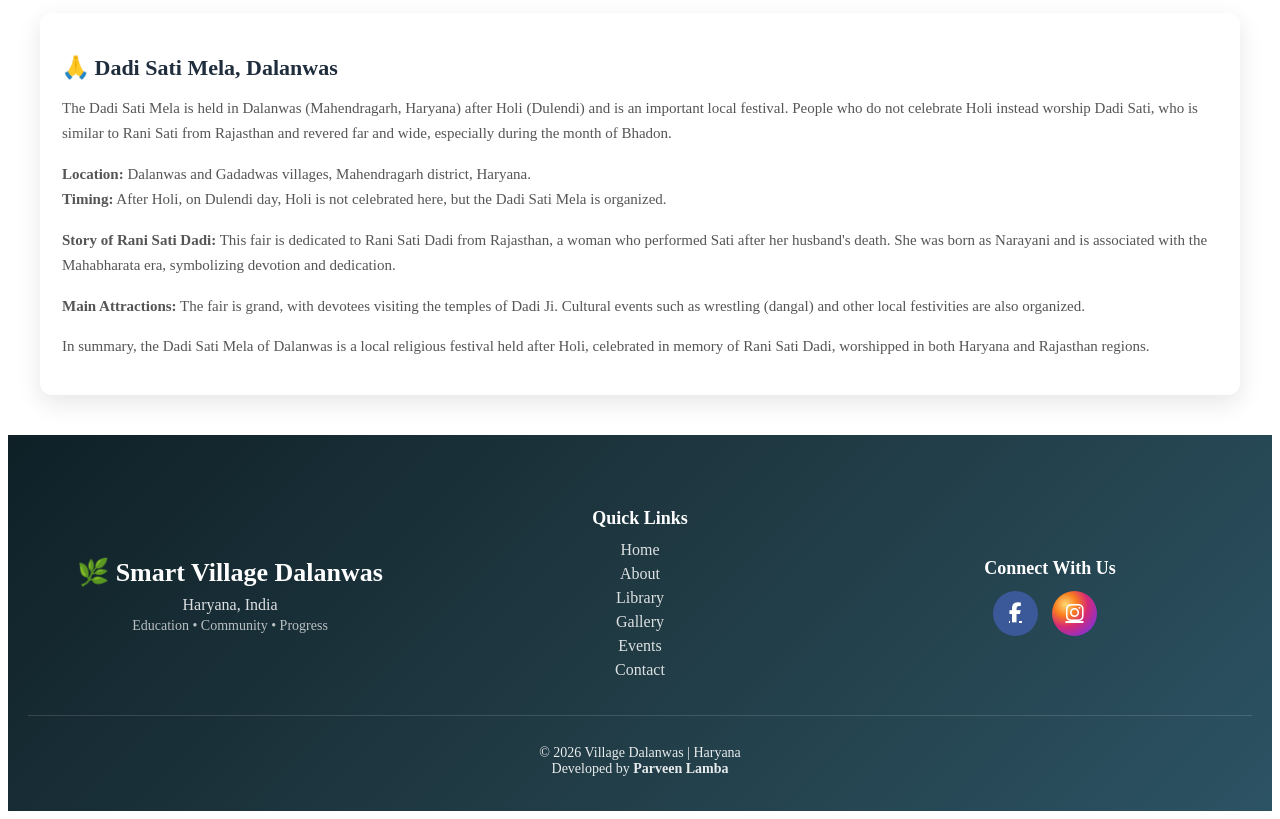
==== commit c4085755: "Update about.html" ====
--- a/about.html
+++ b/about.html
@@ -503,8 +503,8 @@
         </p>
         <p>
           In <strong>Samvat 1454</strong>, the village was established by
-          <strong>Daluram</strong>. His son Madararam,
-          belonging to a girl from the Parvati clan, whose village is Dobda in Rajasthan, became a unmarried Sati..
+          <strong>Daluram</strong>. <!-- His son Madararam,
+          belonging to a girl from the Parvati clan, whose village is Dobda in Rajasthan, became a unmarried Sati..-->
         </p>
         <p>
           In Samvat 1464, Parvati became
@@ -580,8 +580,8 @@
         </p>
         <p>
           <strong>सम्वत 1454</strong> में <strong>डालूराम</strong> जी द्वारा
-          गांव की स्थापना की गई। उनके पुत्र माड़ाराम,
-          पर पार्वती जिसका गाँव डोबड़ा राजस्थान है वो कुंवारी सती हुई।
+          गांव की स्थापना की गई। <!-- उनके पुत्र माड़ाराम,
+          पर पार्वती जिसका गाँव डोबड़ा राजस्थान है वो कुंवारी सती हुई। -->
         </p>
         <p>
           सम्वत 1468 में पार्वती ने कुंवारी सती होकर त्याग और बलिदान का अनुपम उदाहरण प्रस्तुत किया।
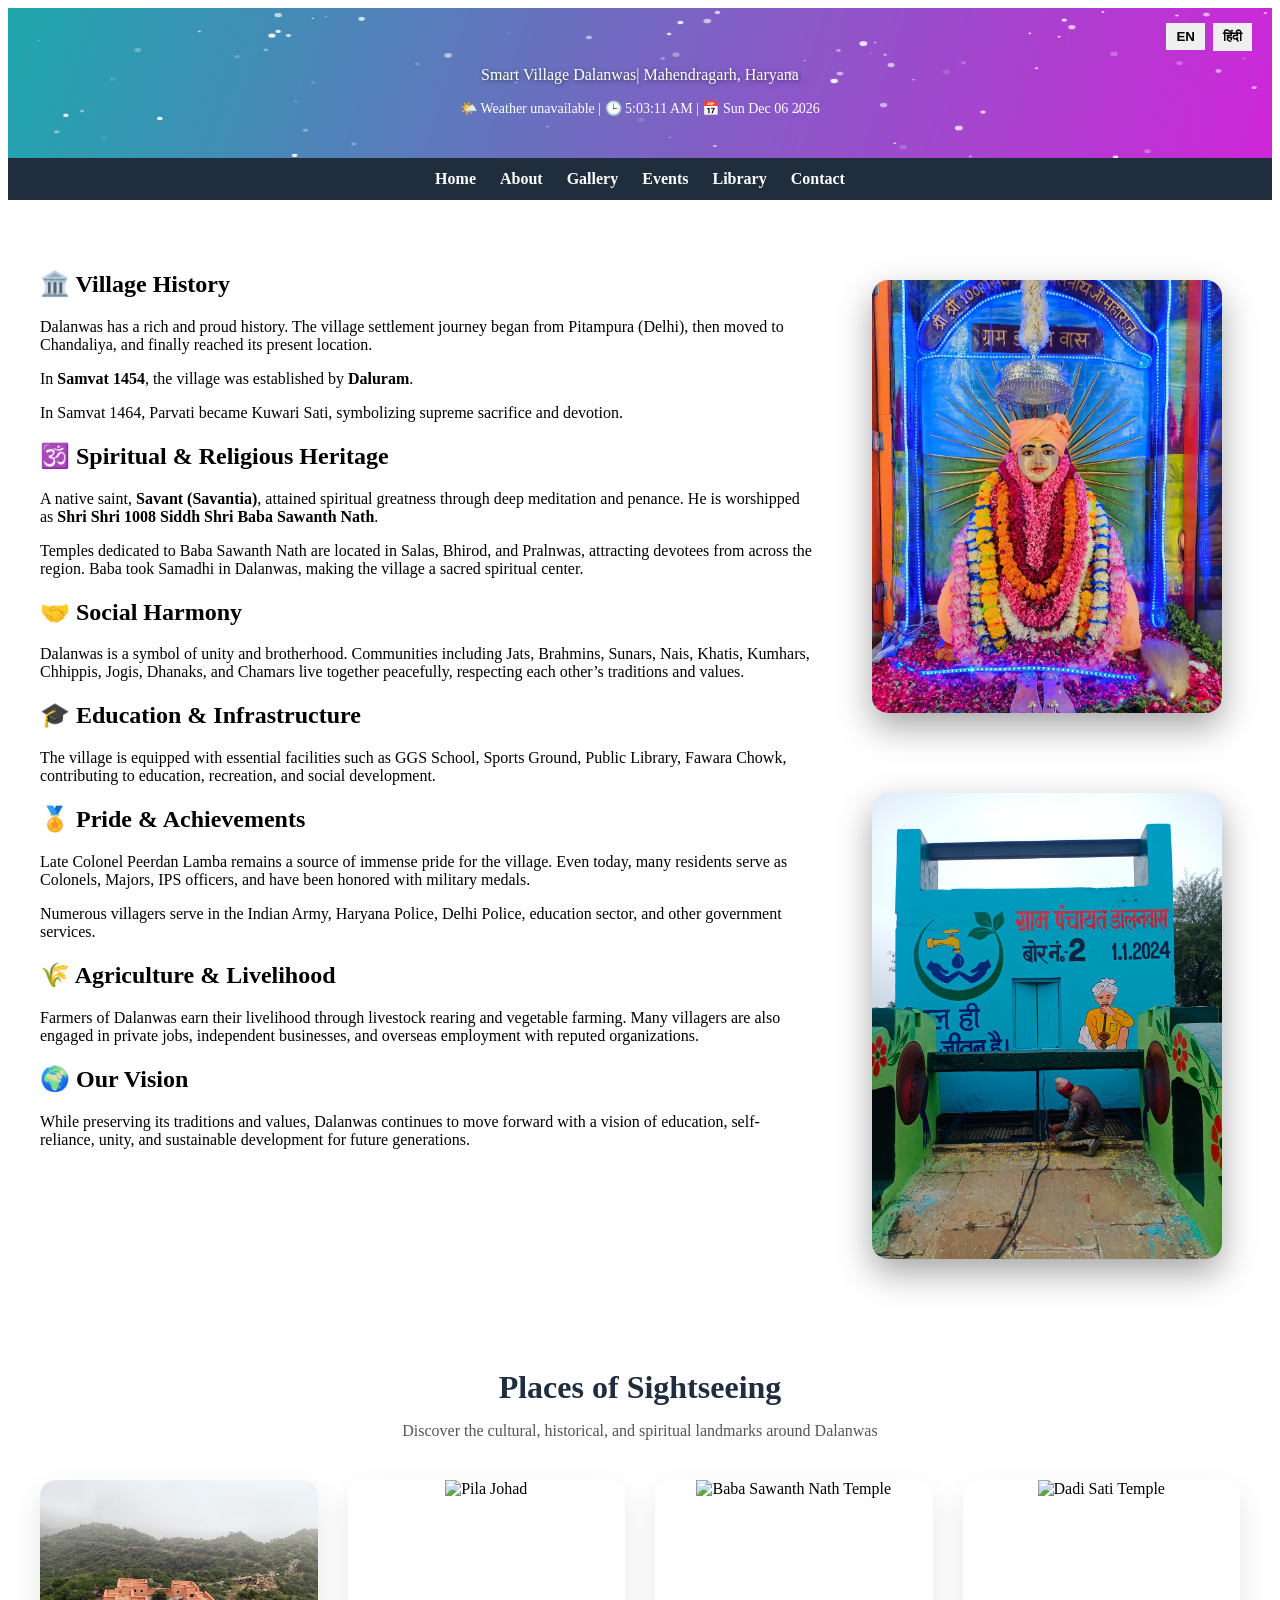
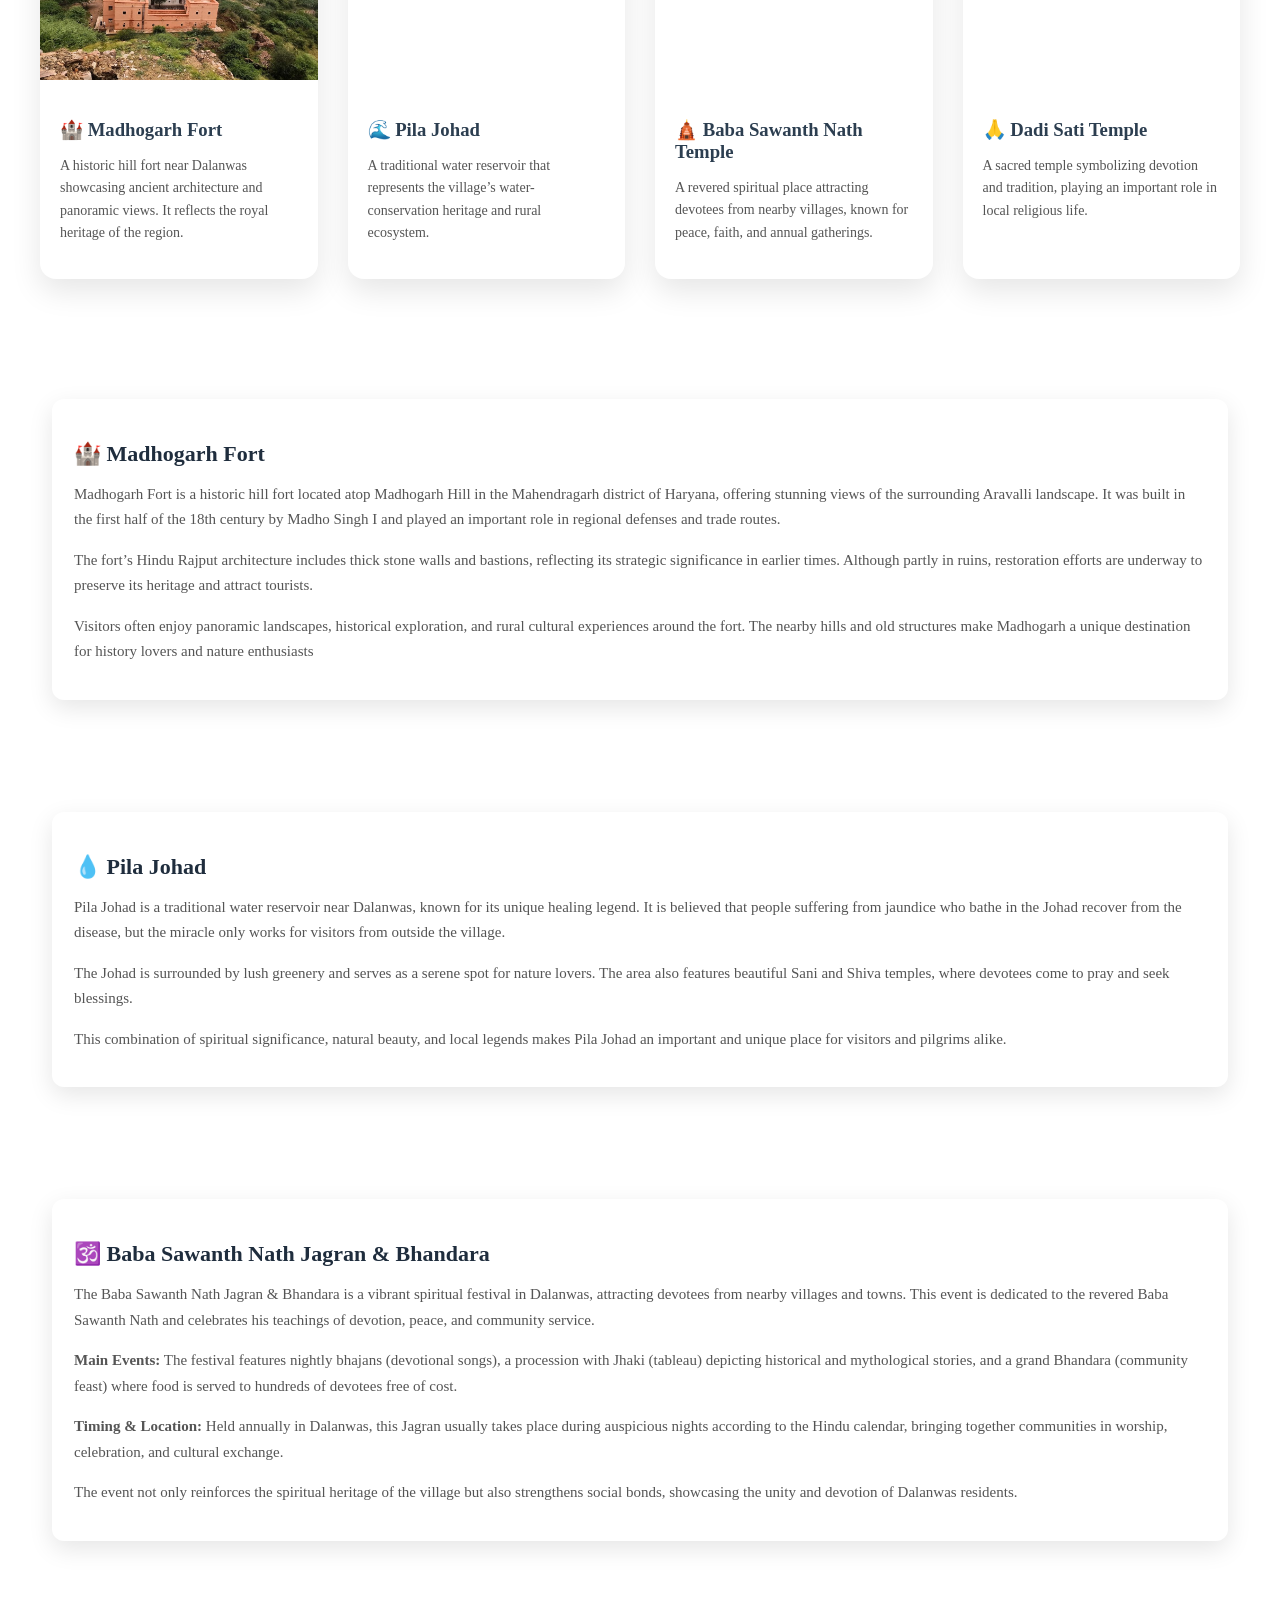
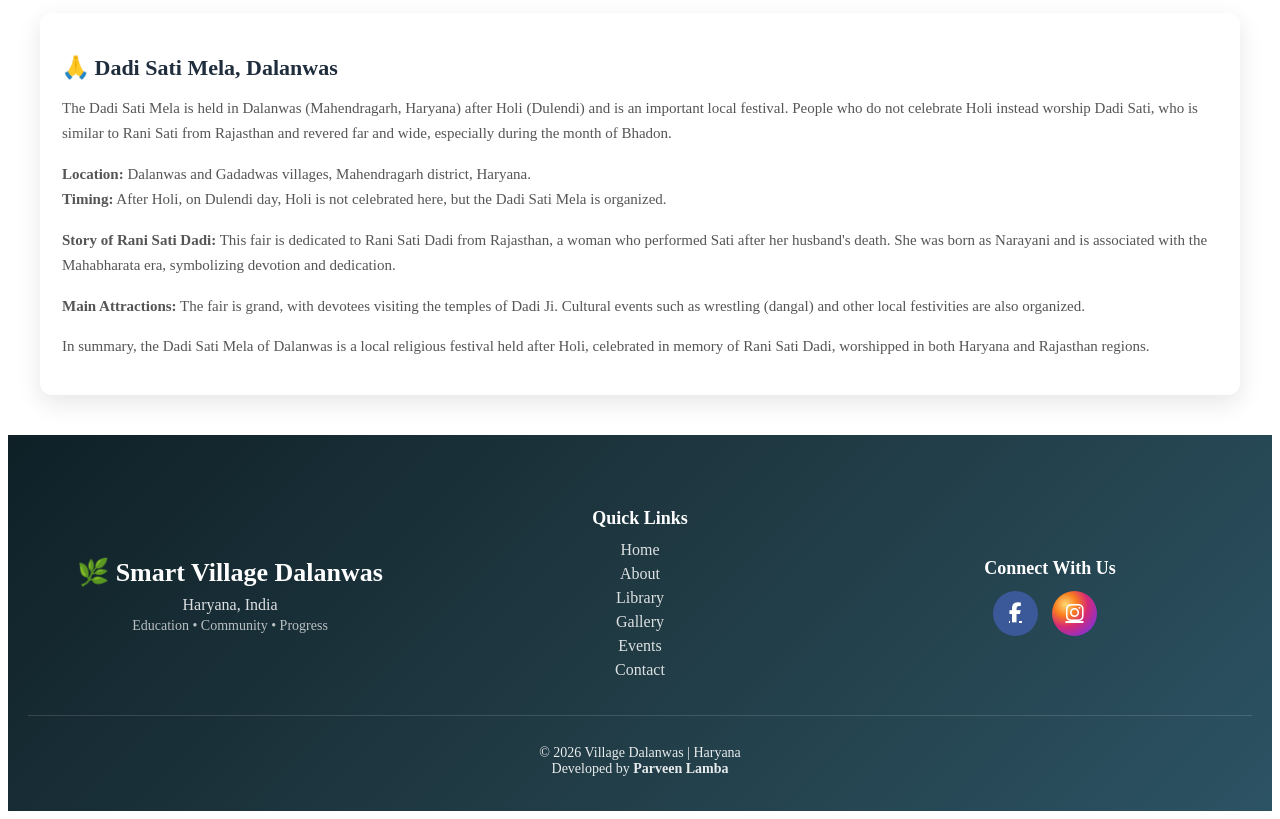
==== commit 98dce28f: "Update about.html" ====
--- a/about.html
+++ b/about.html
@@ -906,7 +906,7 @@
         <i class="fab fa-facebook-f"></i>
       </a>
 
-      <a href="https://www.instagram.com/" target="_blank" class="social instagram">
+      <a href="https://www.instagram.com/baba_sanwat_nath_library/" target="_blank" class="social instagram">
         <i class="fab fa-instagram"></i>
       </a>
     </div>
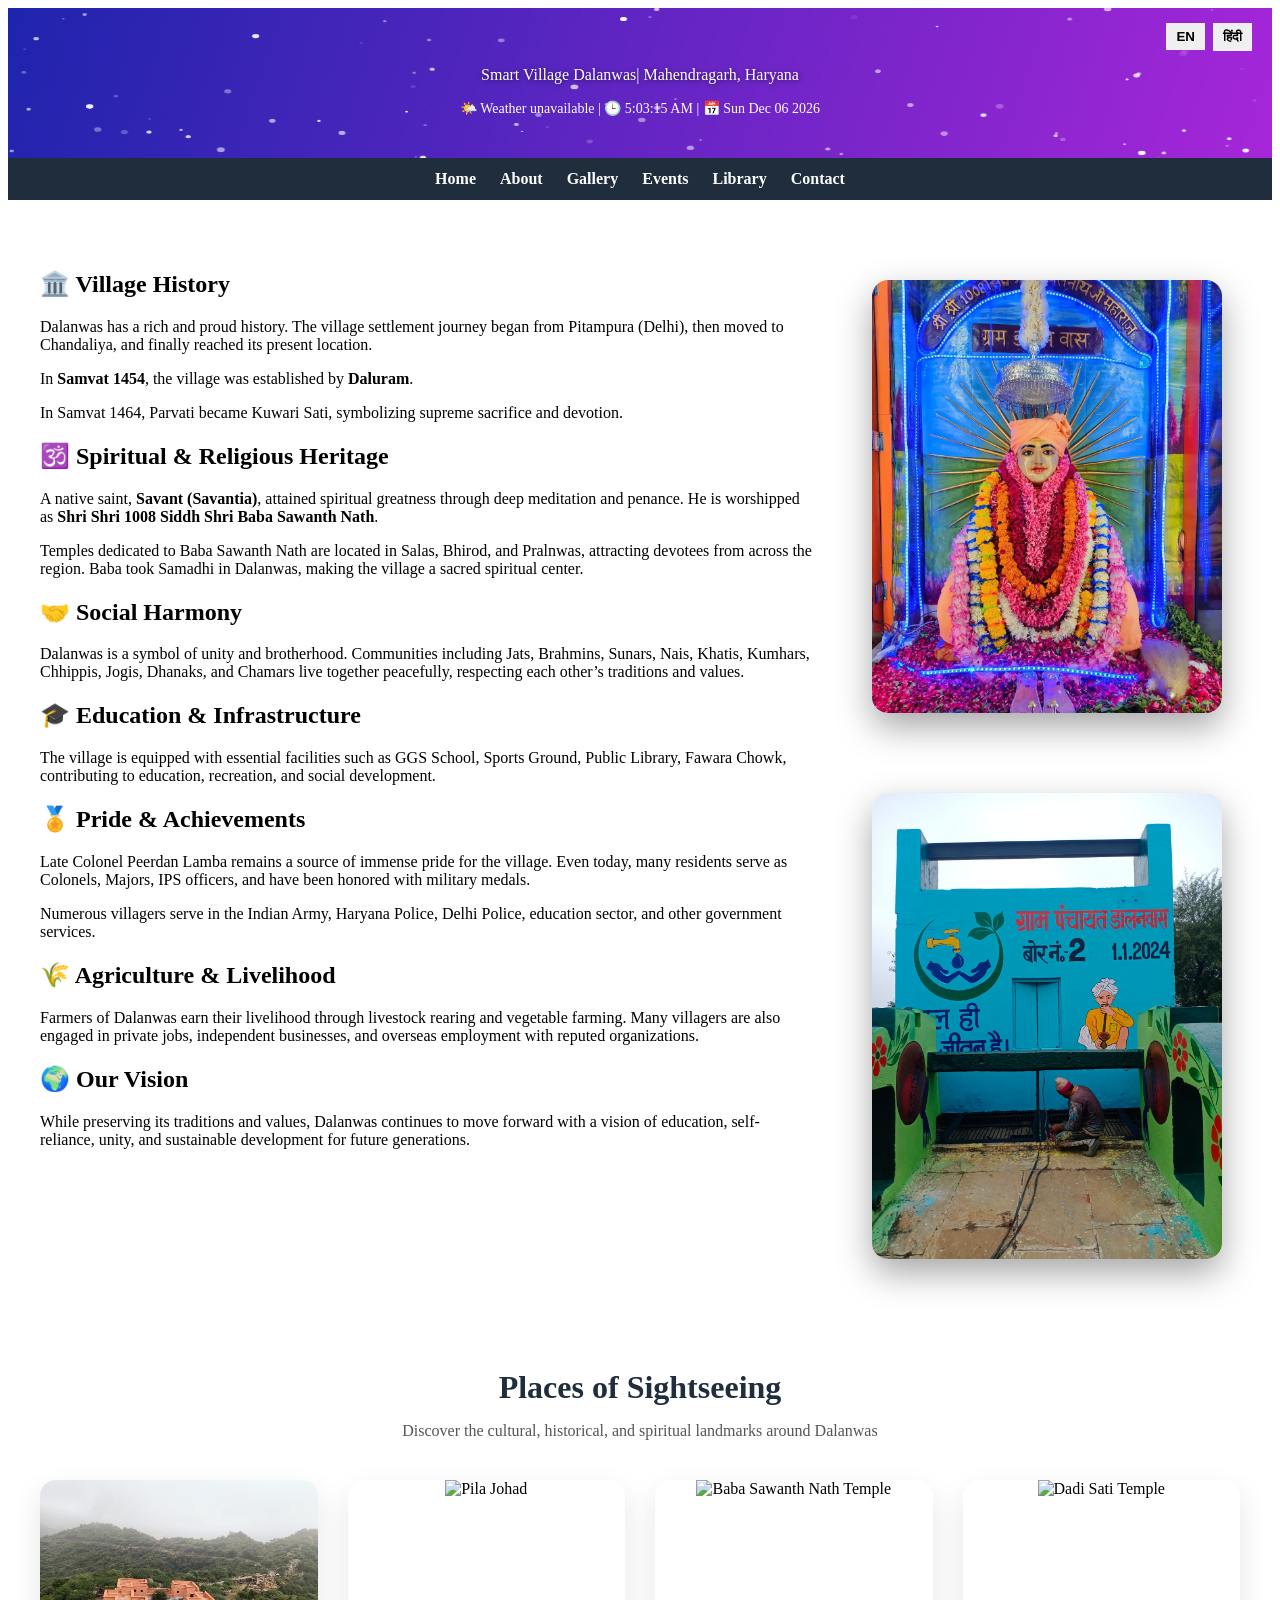
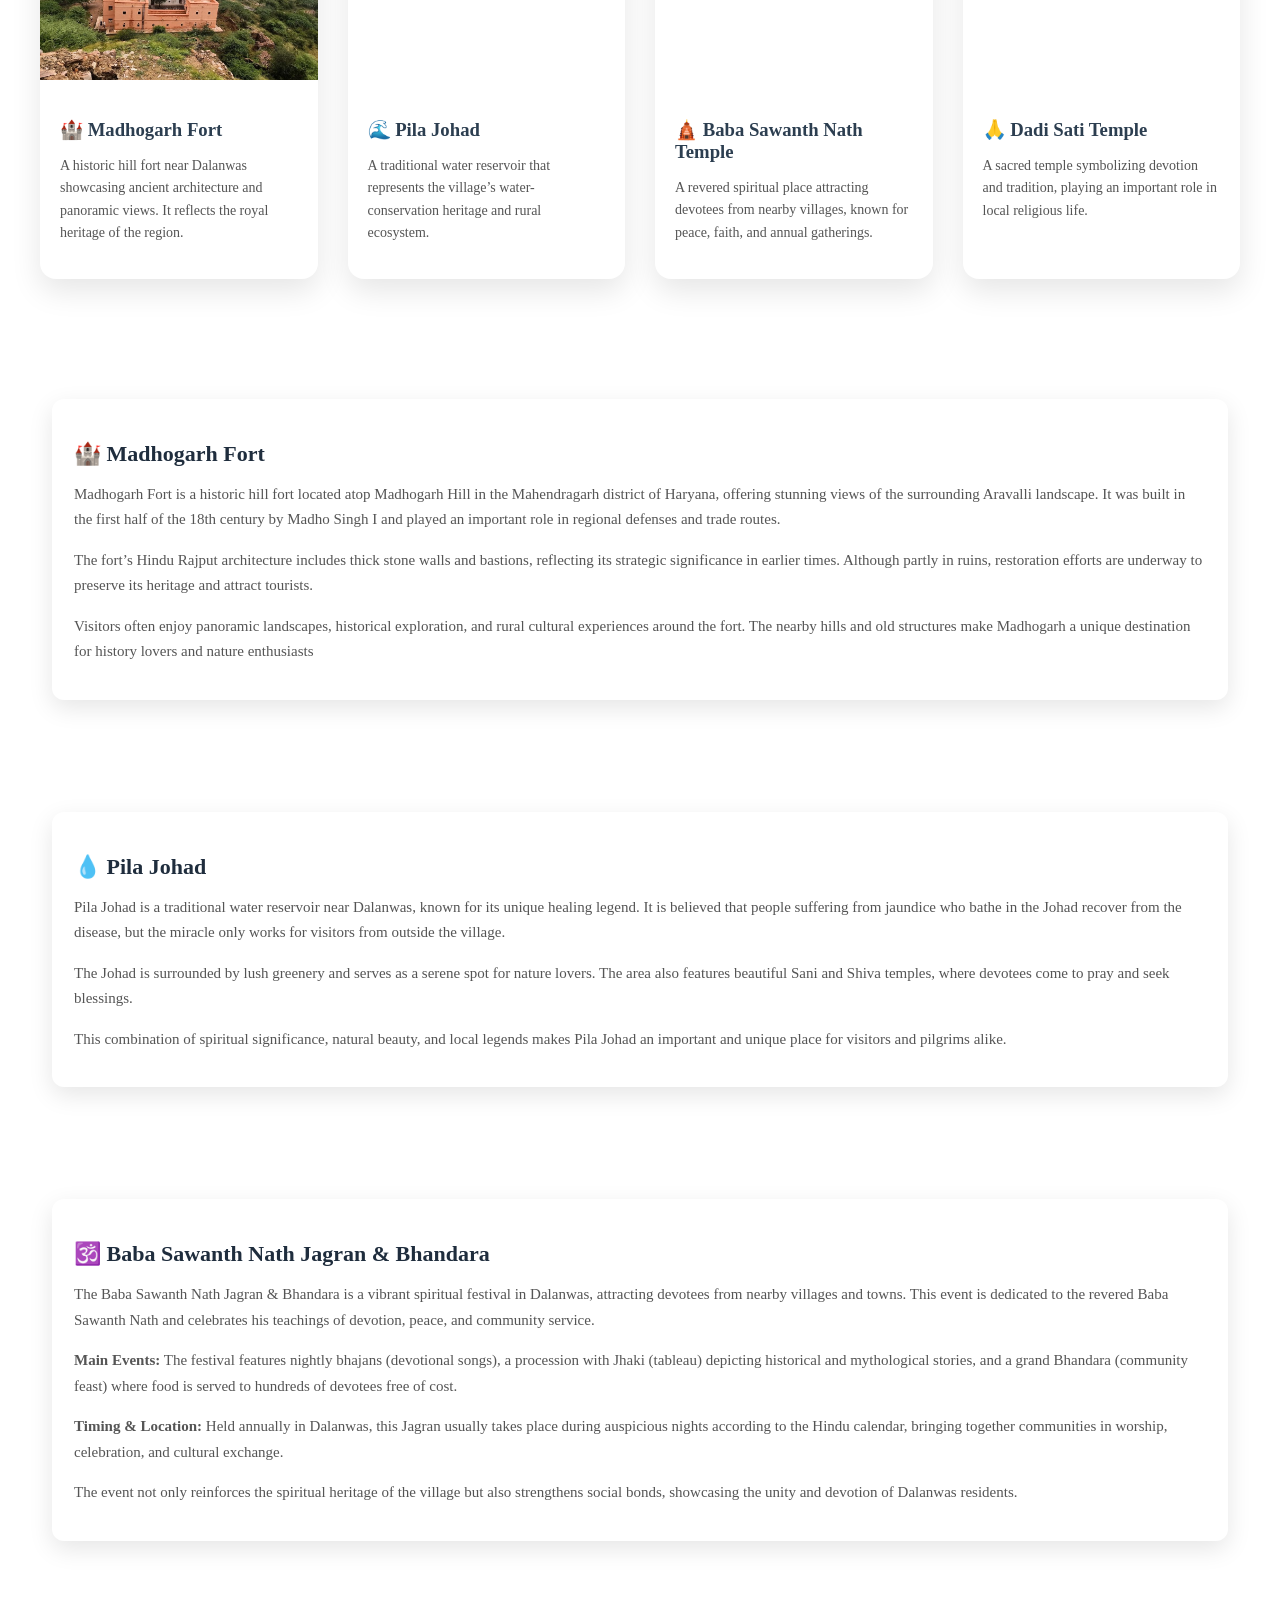
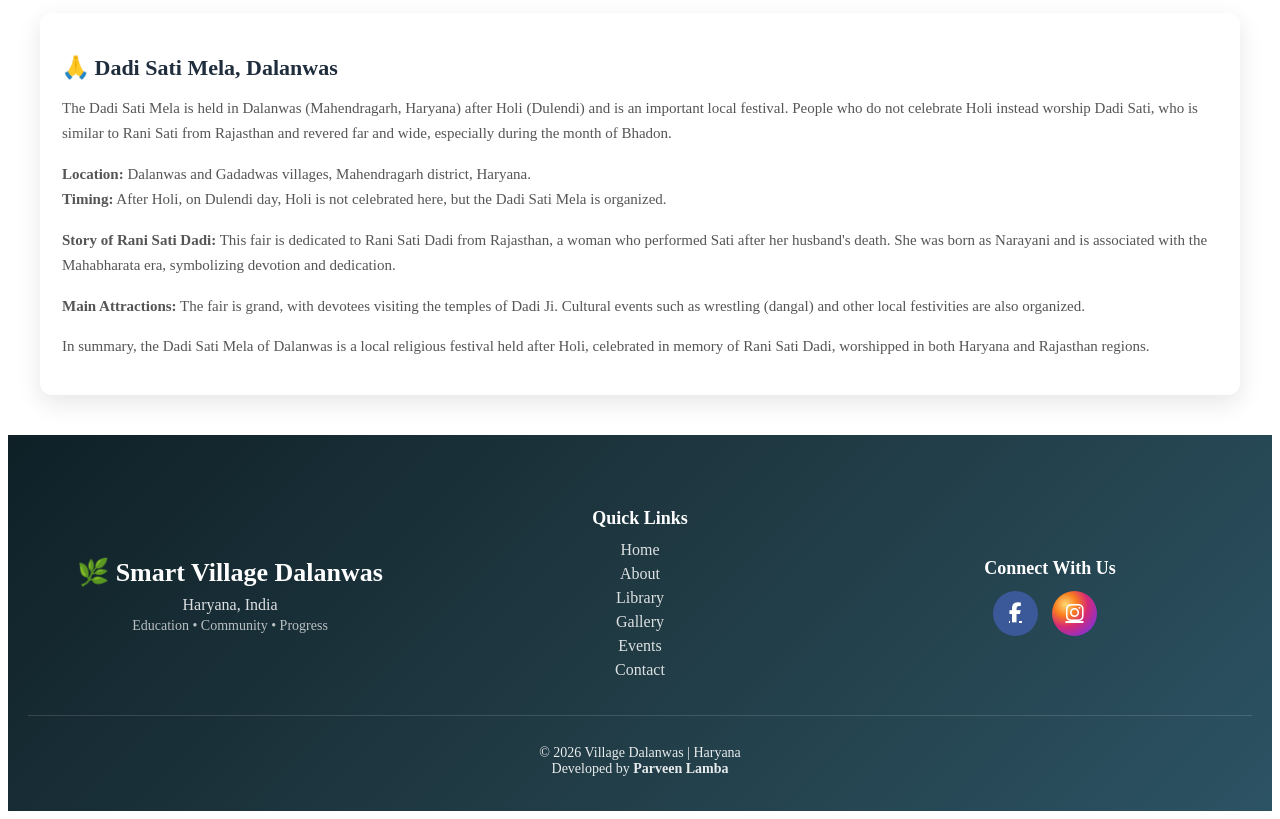
==== commit 10641192: "Update about.html" ====
--- a/about.html
+++ b/about.html
@@ -706,7 +706,7 @@
     <!-- Dadi Sati Temple -->
     <div class="sight-card">
       <div class="sight-image">
-        <img src="images/dadi-sati-temple.jpg" alt="Dadi Sati Temple">
+        <img src="images/dadisati.jpg" alt="Dadi Sati Temple">
       </div>
       <div class="sight-content">
         <h3>🙏 Dadi Sati Temple</h3>
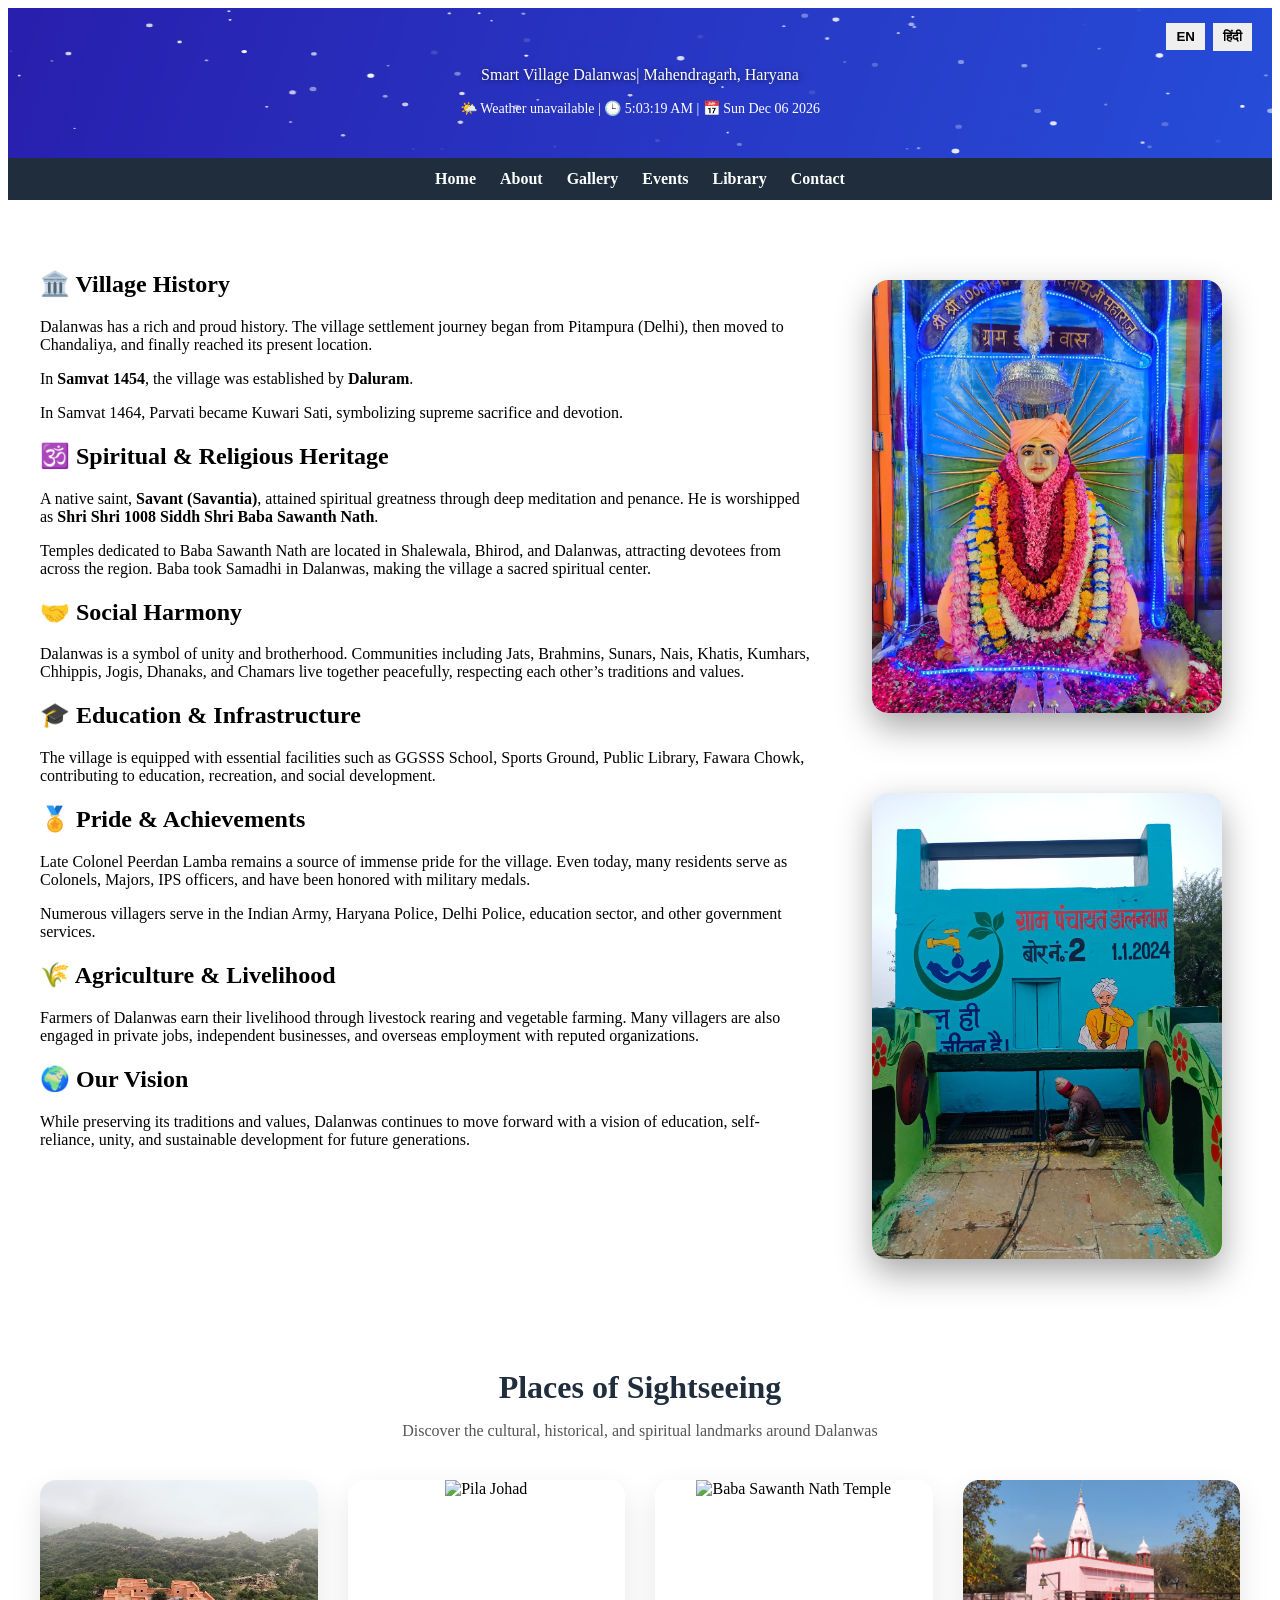
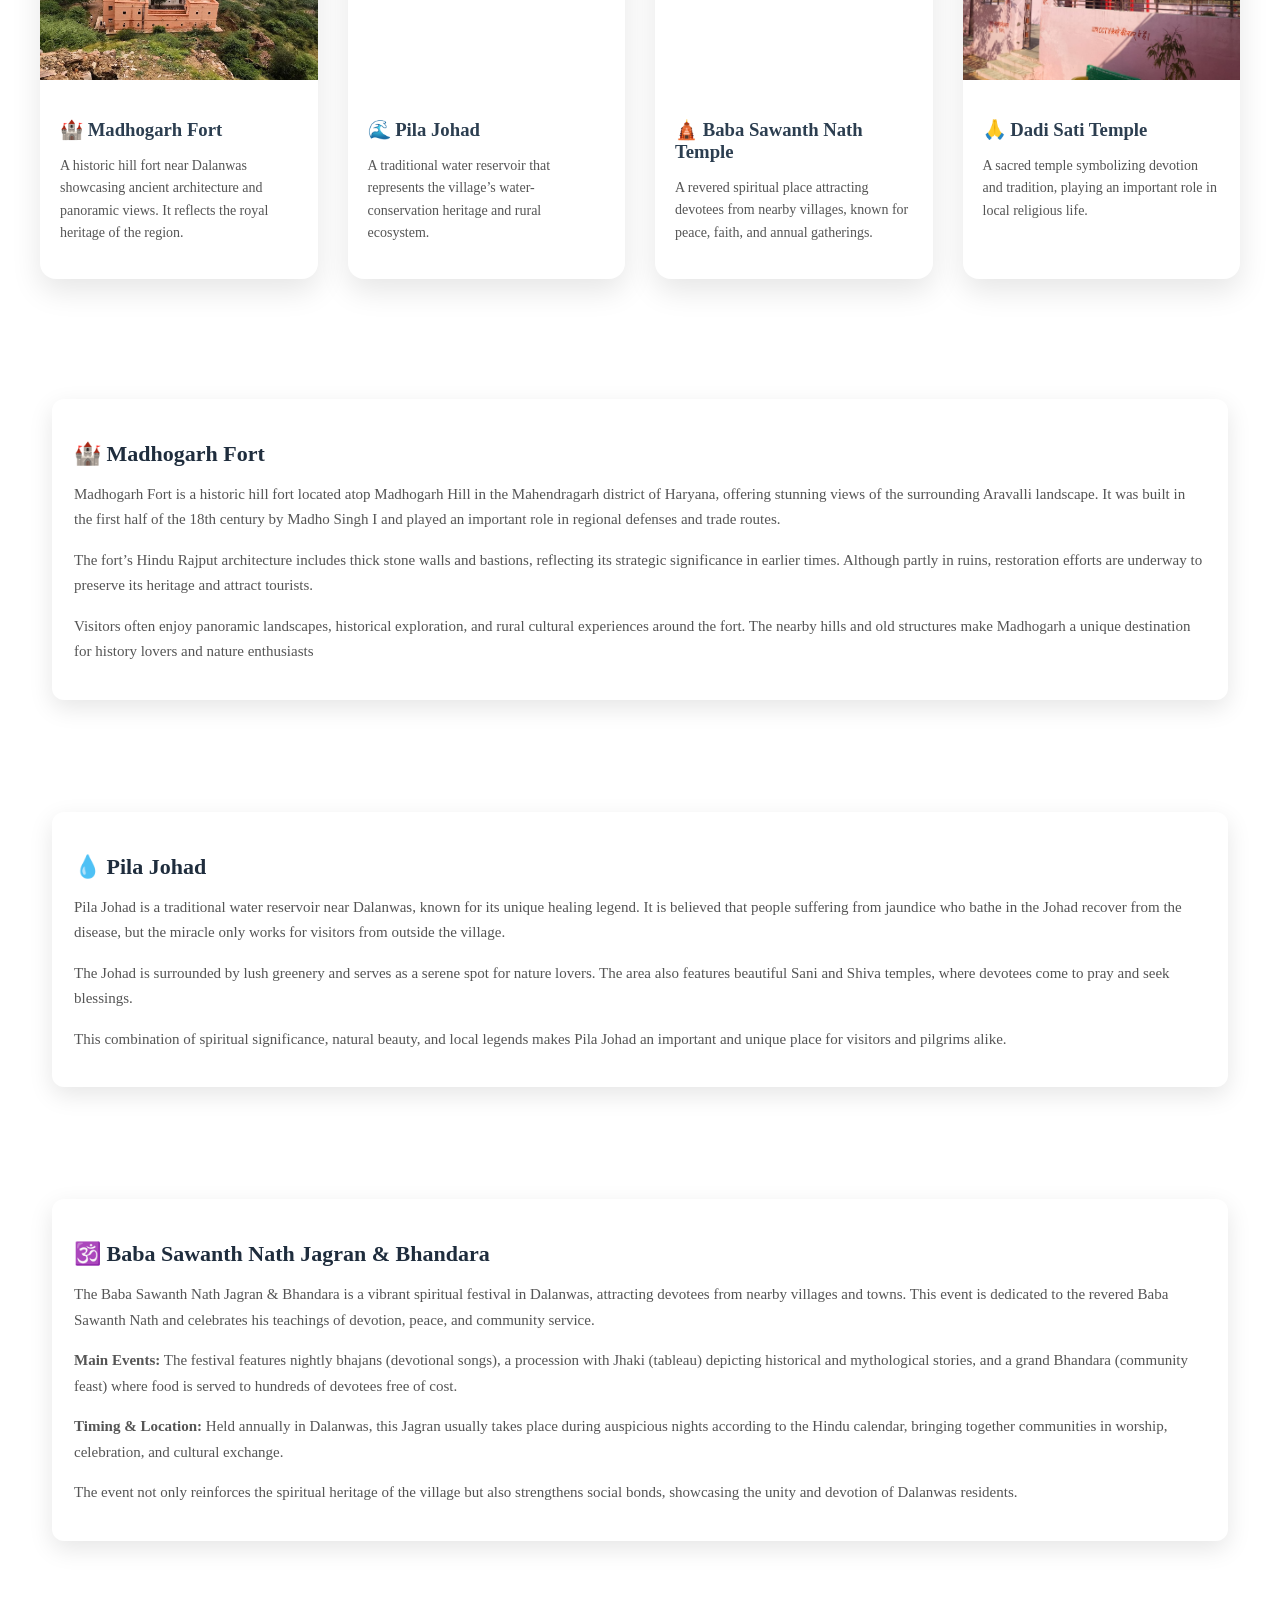
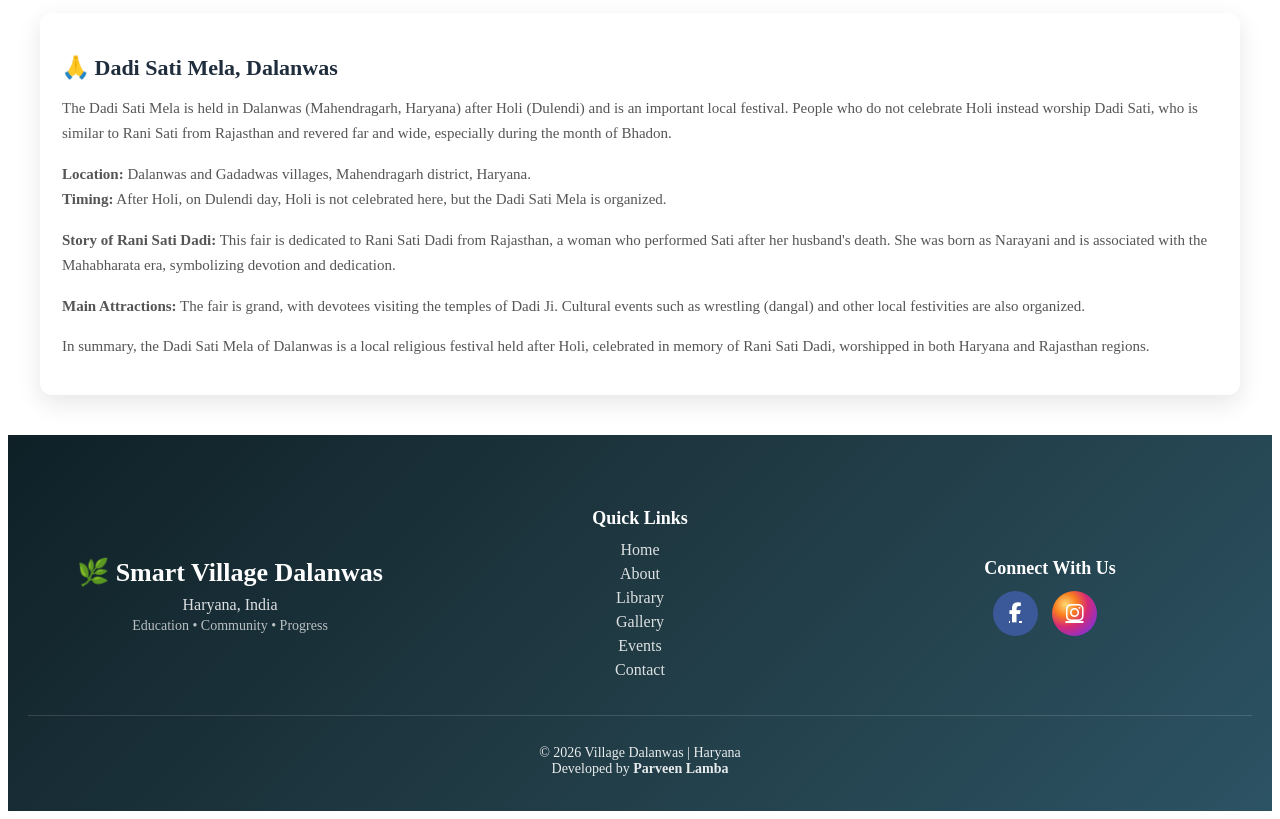
==== commit 17f37dac: "Update about.html" ====
--- a/about.html
+++ b/about.html
@@ -519,7 +519,7 @@
         </p>
         <p>
           Temples dedicated to Baba Sawanth Nath are located in
-          Salas, Bhirod, and Pralnwas, attracting devotees
+          Shalewala, Bhirod, and Dalanwas, attracting devotees
           from across the region. Baba took Samadhi in Dalanwas,
           making the village a sacred spiritual center.
         </p>
@@ -535,7 +535,7 @@
         <h2>🎓 Education & Infrastructure</h2>
         <p>
           The village is equipped with essential facilities such as
-          GGS School, Sports Ground, Public Library,
+          GGSSS School, Sports Ground, Public Library,
           Fawara Chowk, contributing to education,
           recreation, and social development.
         </p>
@@ -589,13 +589,13 @@
 
         <h2>🕉️ धार्मिक एवं आध्यात्मिक विरासत</h2>
         <p>
-          गांव के ही निवासी <strong>सावंत उर्फ़ सावंतिया</strong>
+          गांव के ही निवासी <strong>सांवत उर्फ़ सावंतिया</strong>
           कठोर तप के कारण महान सिद्ध पुरुष बने और
           <strong>श्री श्री 1008 सिद्ध श्री बाबा सावंतनाथ</strong>
           के नाम से पूजे जाते हैं।
         </p>
         <p>
-          बाबा सावंतनाथ के मंदिर सालास, भीरोड़ और प्रलनवास
+          बाबा सांवतनाथ के मंदिर साहलेवाला, बिरोहड़ और डालनवास
           में स्थित हैं। बाबा ने डालनवास में समाधि ली,
           जिससे गांव एक पवित्र धार्मिक केंद्र बना।
         </p>
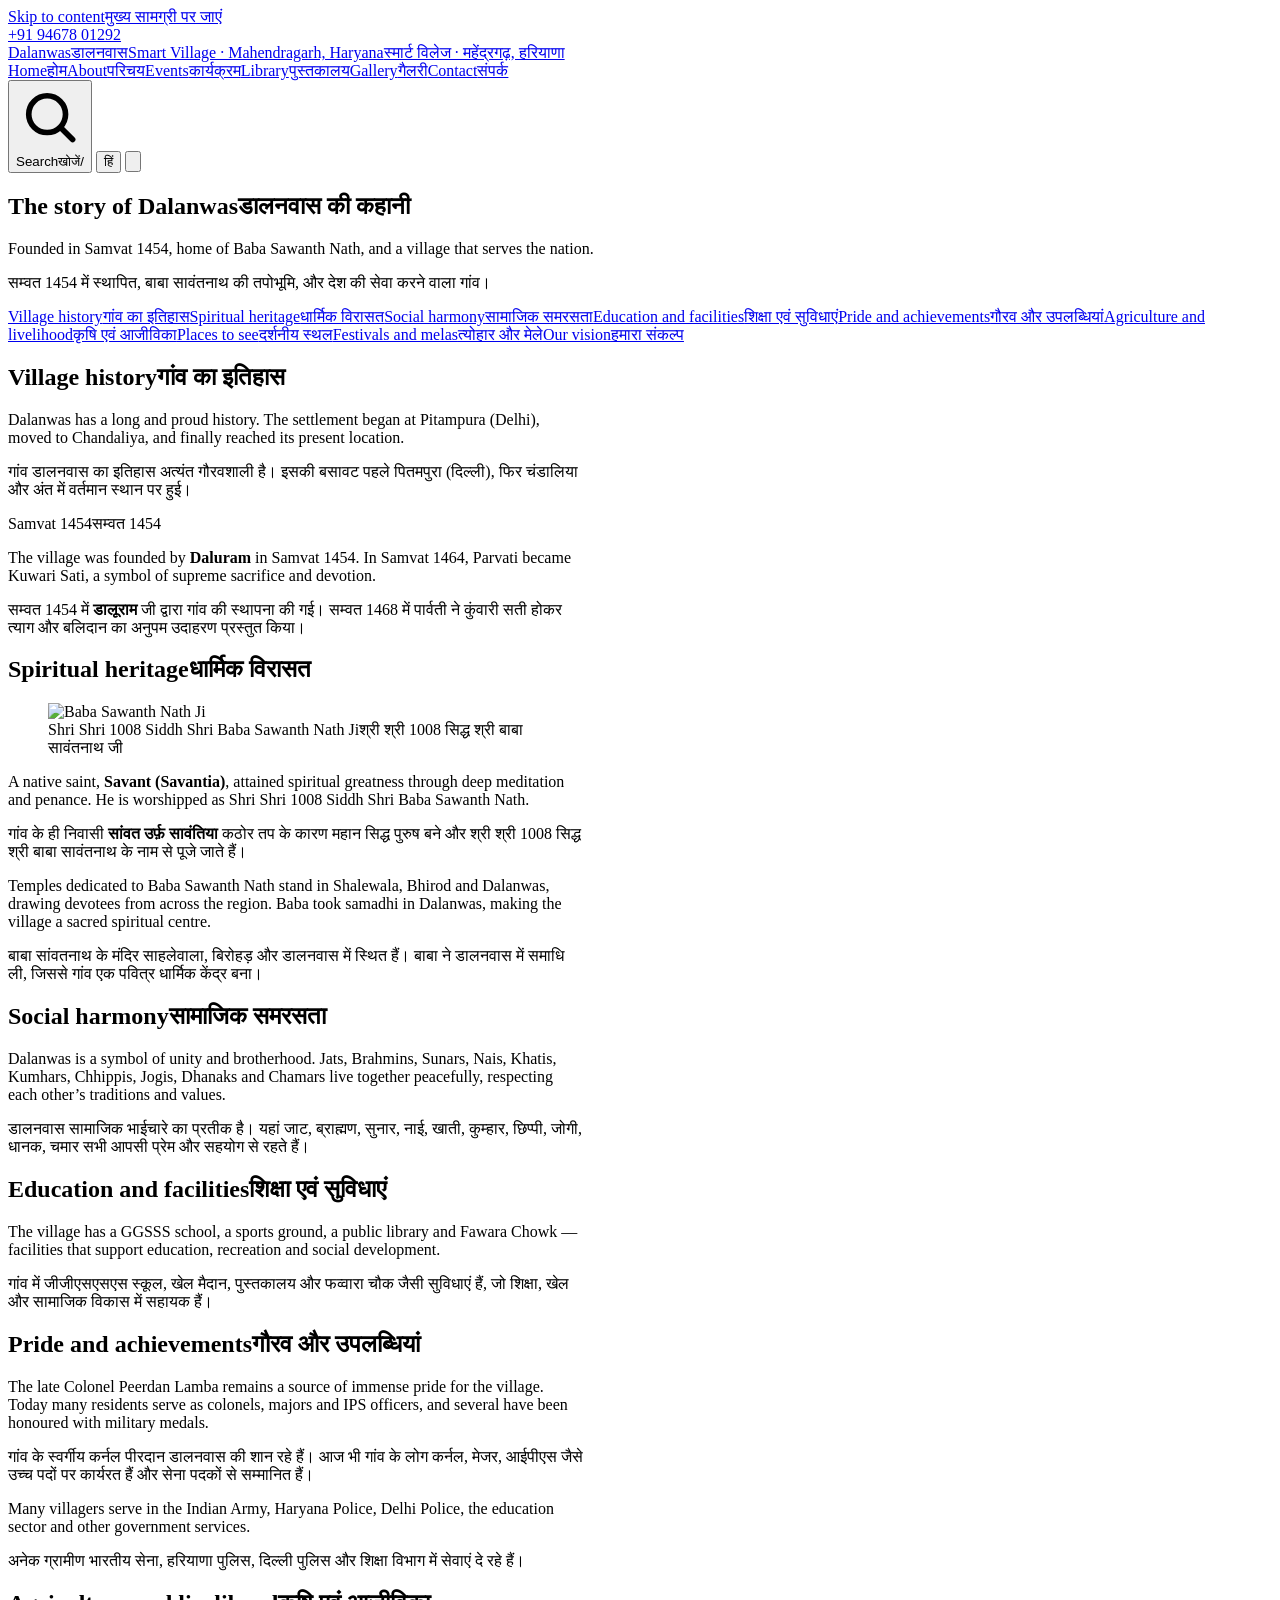
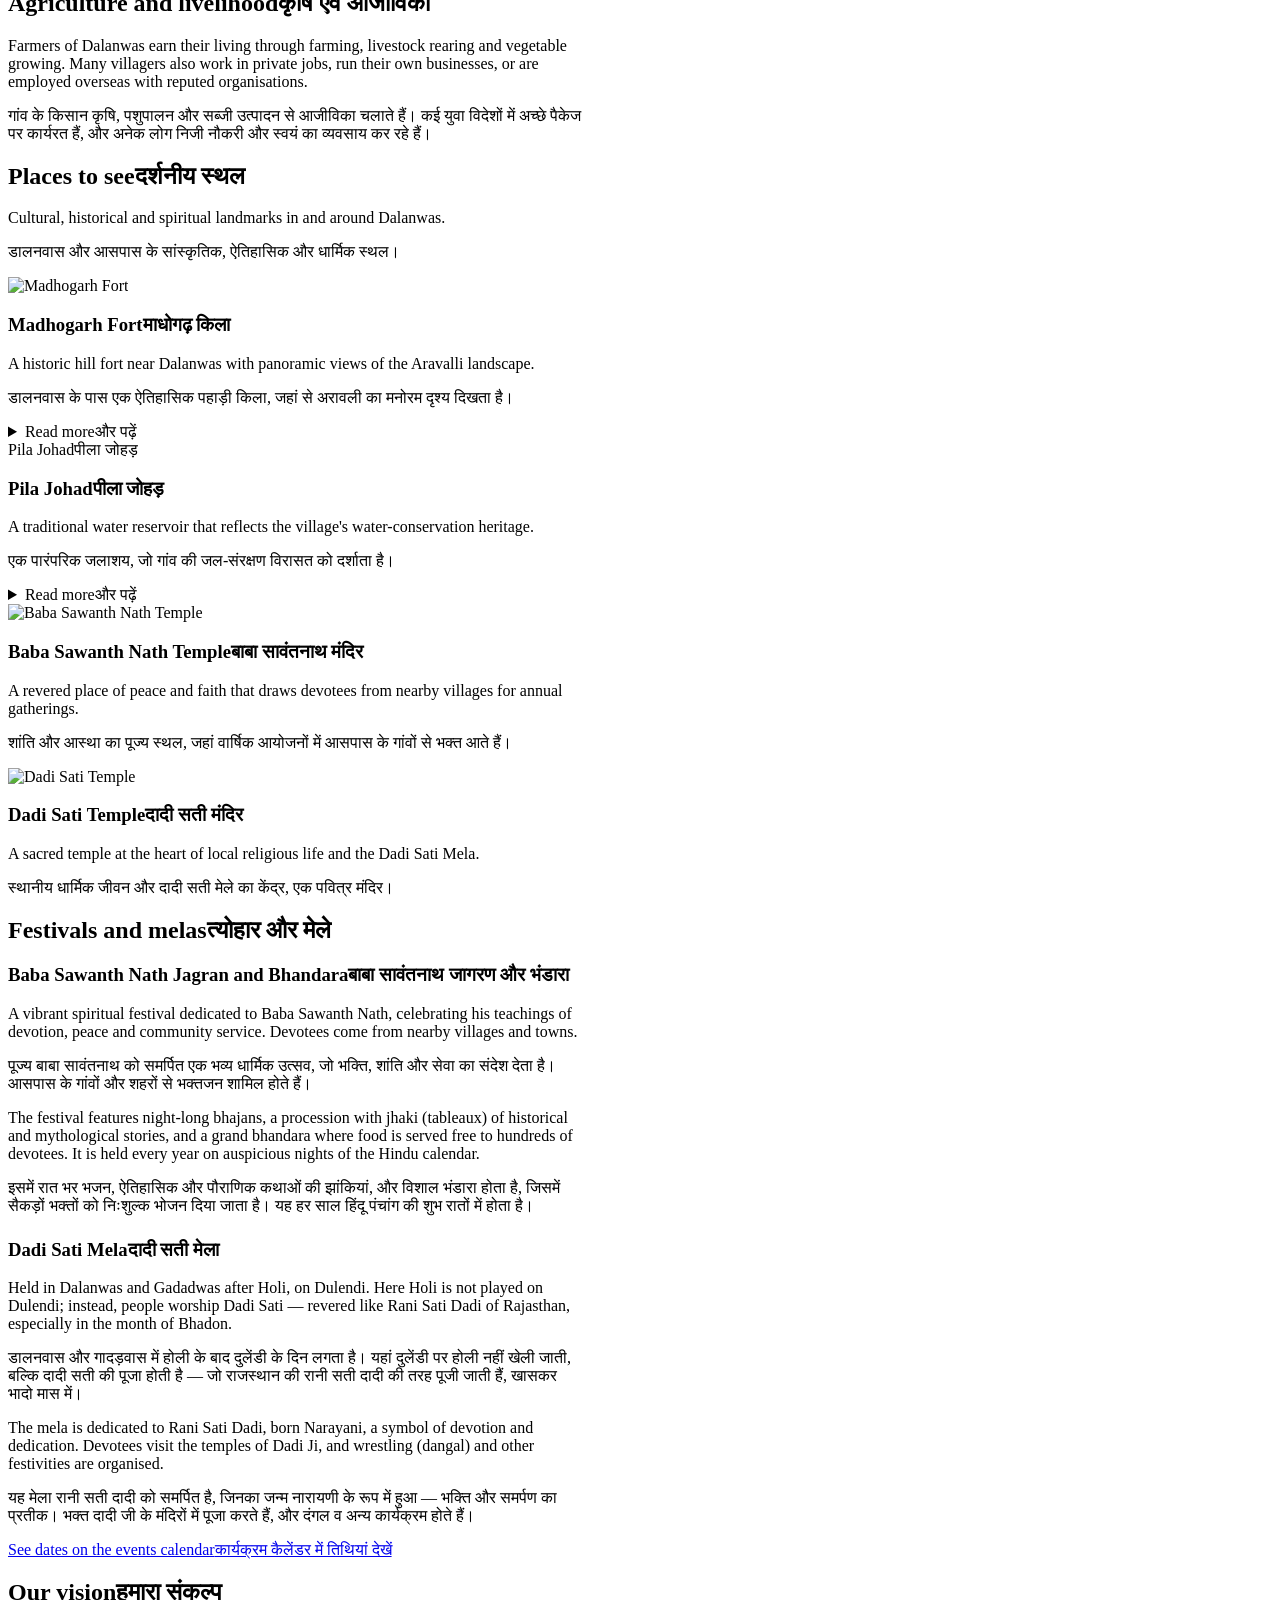
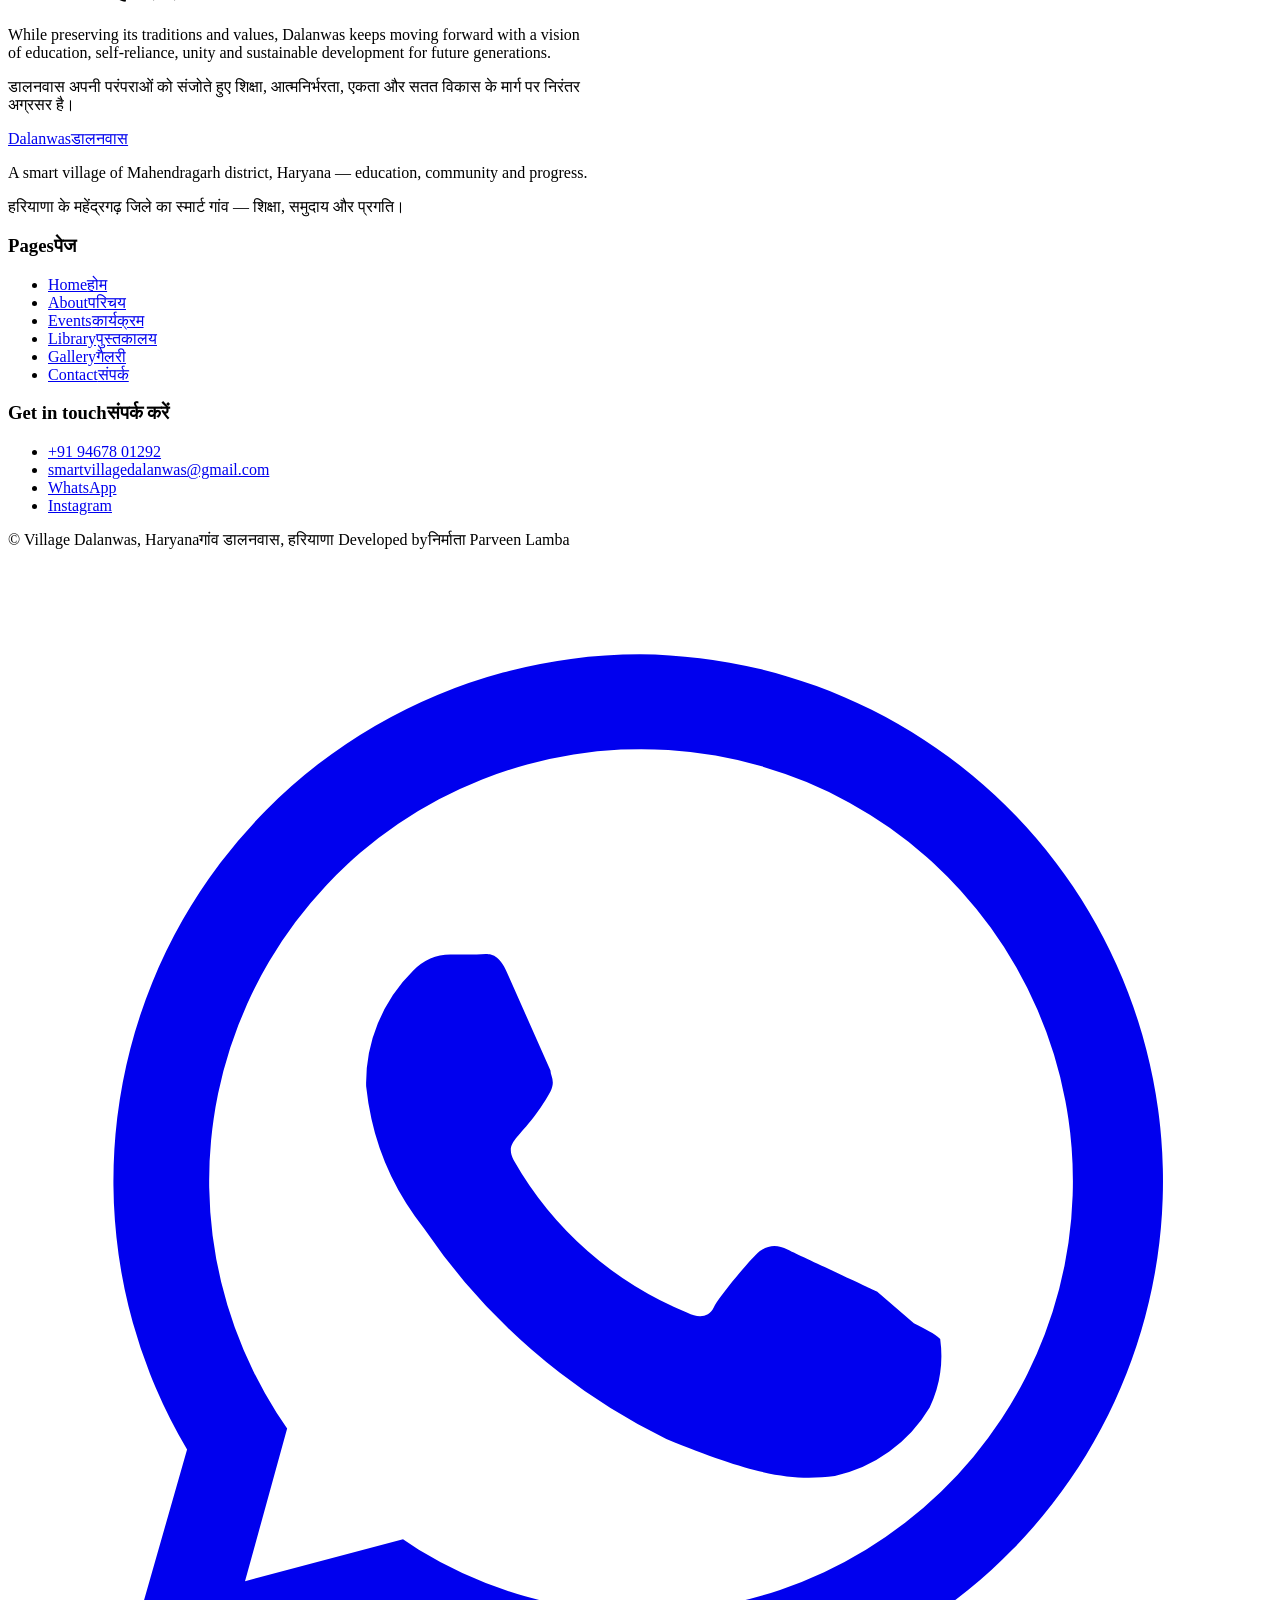
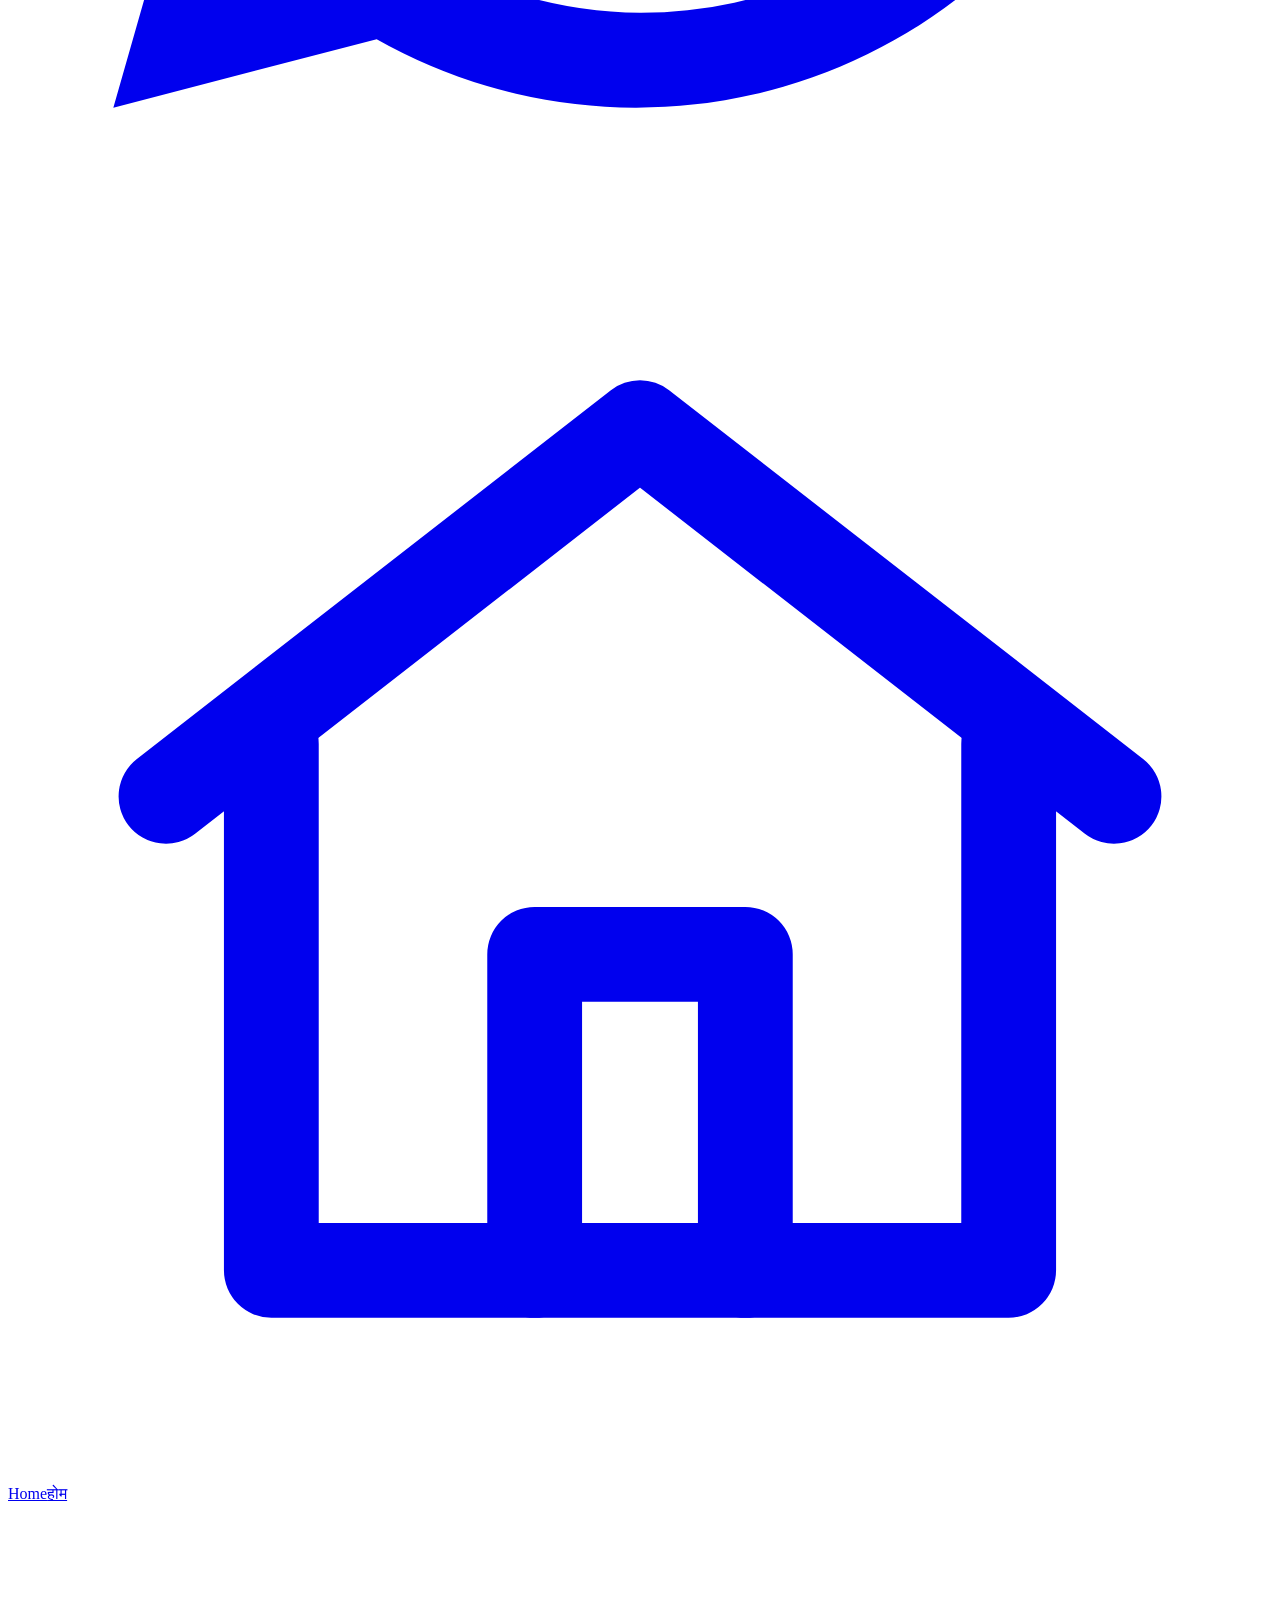
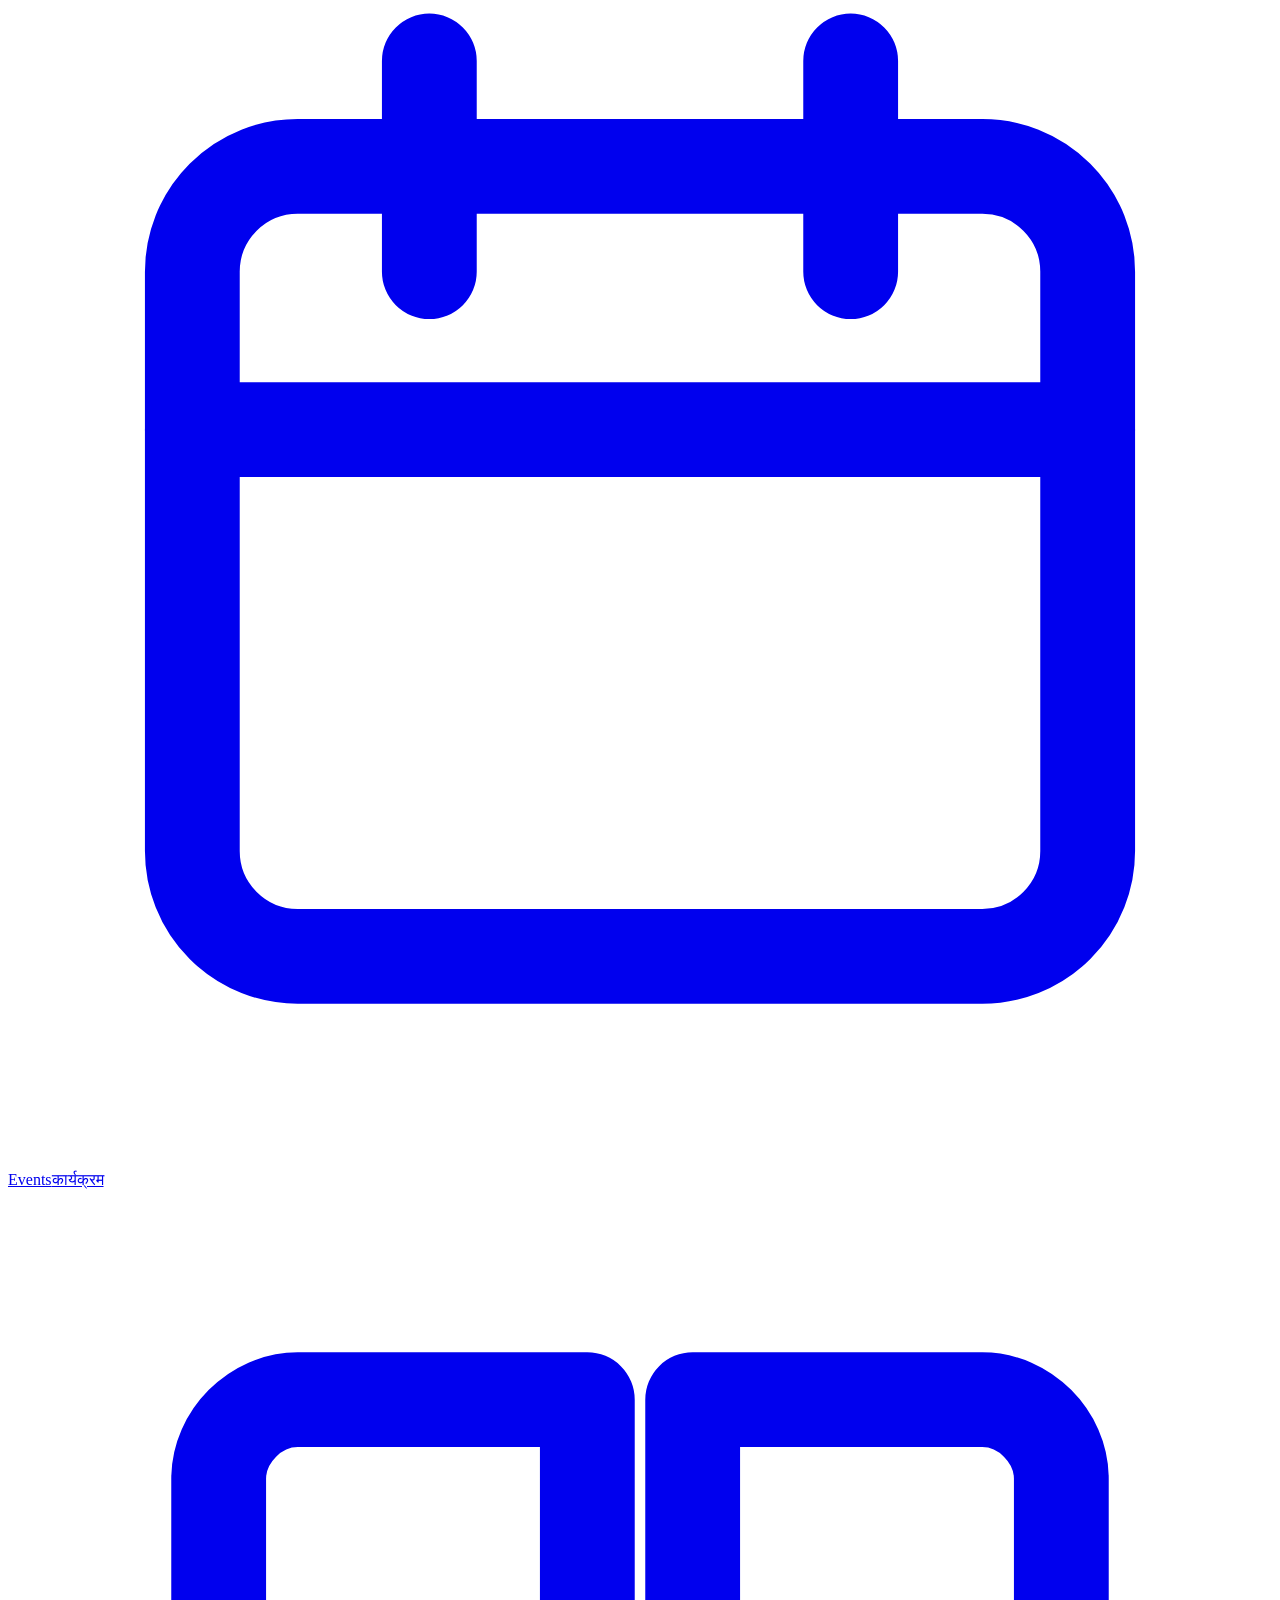
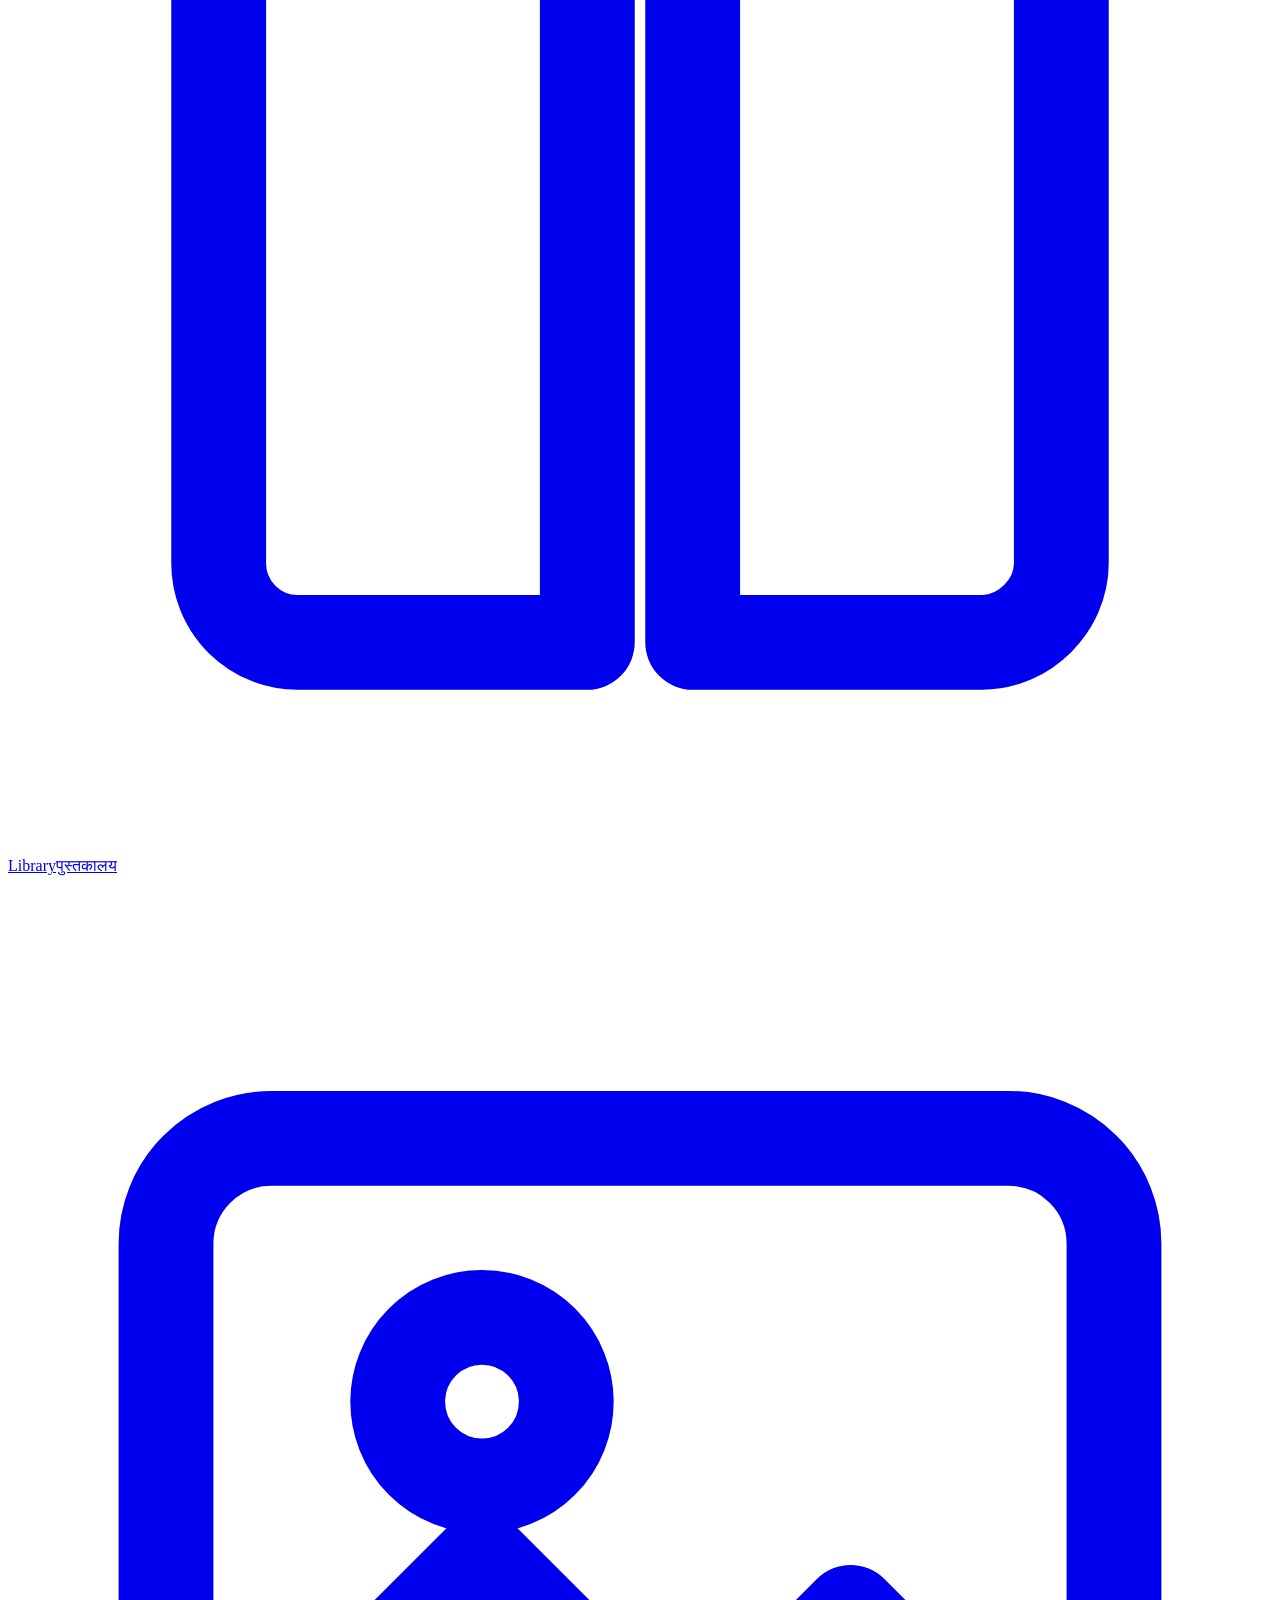
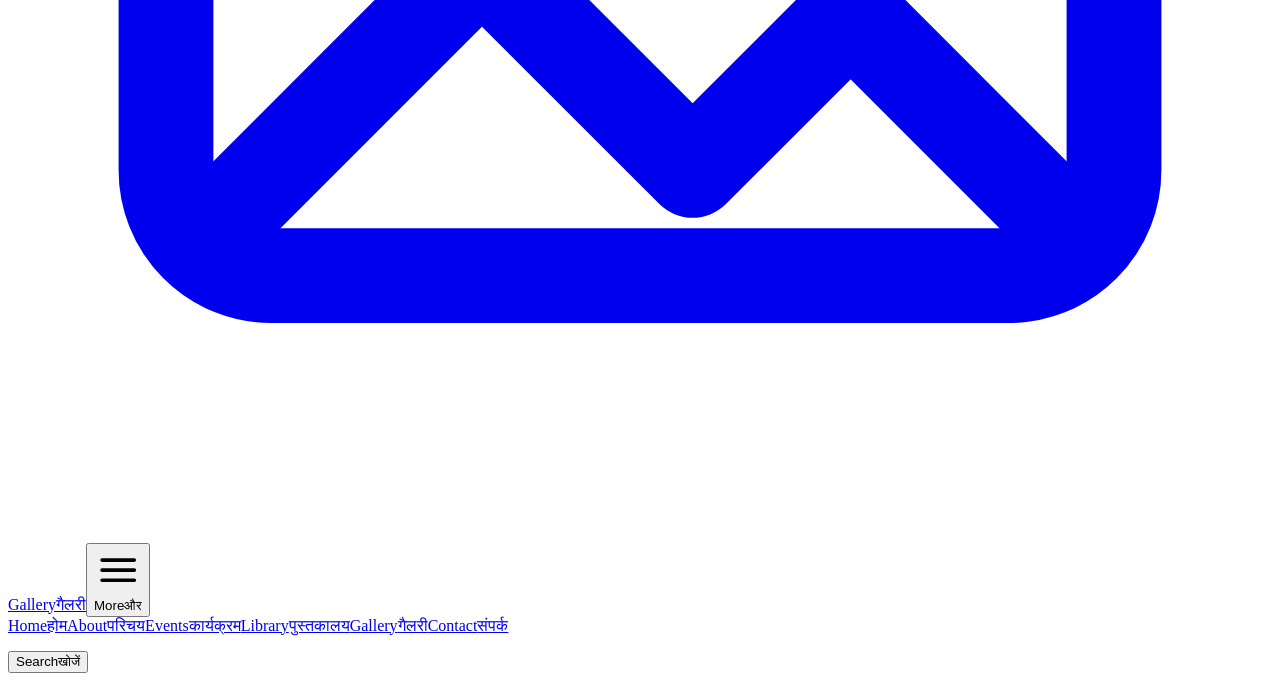
==== commit f1682fda: "Add files via upload" ====
--- a/about.html
+++ b/about.html
@@ -1,1048 +1,81 @@
 <!DOCTYPE html>
 <html lang="en">
 <head>
+<script>(function(w,d,s,l,i){w[l]=w[l]||[];w[l].push({'gtm.start':new Date().getTime(),event:'gtm.js'});var f=d.getElementsByTagName(s)[0],j=d.createElement(s),dl=l!='dataLayer'?'&l='+l:'';j.async=true;j.src='https://www.googletagmanager.com/gtm.js?id='+i+dl;f.parentNode.insertBefore(j,f);})(window,document,'script','dataLayer','GTM-P7F2MM6Q');</script>
 <meta charset="UTF-8">
-<title>Contact Us | Village Dalanwas</title>
-<meta name="viewport" content="width=device-width, initial-scale=1.0">
-<!-- GOOGLE FONTS & ICONS -->
-<link href="https://fonts.googleapis.com/css2?family=Roboto:wght@400;700&display=swap" rel="stylesheet">
-<link rel="stylesheet" href="https://cdnjs.cloudflare.com/ajax/libs/font-awesome/6.4.0/css/all.min.css">
-  
-<style>
-/* HEADER */
-header {
-  position: relative;
-  height: 150px;
-  overflow: hidden;
-  text-align: center;
-  color: white;
-}
+<meta name="viewport" content="width=device-width, initial-scale=1, viewport-fit=cover">
+<title>About Dalanwas — history, heritage and places | Village Dalanwas</title>
+<meta name="description" content="History of Village Dalanwas since Samvat 1454, Baba Sawanth Nath, social harmony, Madhogarh Fort, Pila Johad and the Dadi Sati Mela.">
+<link rel="canonical" href="https://dalanwas.in/about.html">
+<meta property="og:title" content="About Dalanwas — history, heritage and places | Village Dalanwas">
+<meta property="og:description" content="History of Village Dalanwas since Samvat 1454, Baba Sawanth Nath, social harmony, Madhogarh Fort, Pila Johad and the Dadi Sati Mela.">
+<meta property="og:image" content="https://dalanwas.in/images/hero.jpg">
+<meta property="og:type" content="website">
+<meta name="theme-color" content="#1F3A68">
+<link rel="manifest" href="manifest.webmanifest">
+<link rel="icon" href="icons/icon.svg" type="image/svg+xml">
+<link rel="icon" href="icons/favicon-48.png" sizes="48x48">
+<link rel="apple-touch-icon" href="icons/apple-touch-icon.png">
+<link rel="preload" href="fonts/yatra-one-latin-400-normal.woff2" as="font" type="font/woff2" crossorigin>
+<link rel="preload" href="fonts/mukta-latin-400-normal.woff2" as="font" type="font/woff2" crossorigin>
+<script>try{var t=localStorage.getItem('dv-theme')||(matchMedia('(prefers-color-scheme: dark)').matches?'dark':'light');document.documentElement.dataset.theme=t;if(localStorage.getItem('dv-lang')==='hi')document.documentElement.lang='hi'}catch(e){}</script>
+<link rel="stylesheet" href="css/site.css">
+<script src="js/data.js" defer></script>
+<script src="js/app.js" defer></script>
 
-#headerCanvas {
-  position: absolute;
-  top: 0;
-  left: 0;
-  width: 100%;
-  height: 100%;
-  z-index: 0;
-}
-
-.header-content {
-  position: relative;
-  z-index: 1;
-  top: 50%;
-  transform: translateY(-50%);
-}
-
-.header-content h1 {
-  font-size: 36px;
-  font-weight: bold;
-  text-shadow: 2px 2px 10px rgba(0,0,0,0.7);
-}
-
-.header-content p {
-  font-size: 16px;
-  margin-top: 8px;
-  text-shadow: 1px 1px 5px rgba(0,0,0,0.6);
-}
-
-
-/* LANGUAGE TOGGLE */
-.lang-toggle {
-  position: absolute;
-  top: 15px;
-  right: 20px;
-}
-.lang-toggle button {
-  padding: 6px 10px;
-  margin-left: 4px;
-  border: none;
-  cursor: pointer;
-  font-weight: bold;
-}
-
-/* NAV */
-nav {
-  background: #1f2d3d;
-  text-align: center;
-  padding: 12px;
-}
-nav a {
-  color: white;
-  margin: 10px;
-  text-decoration: none;
-  font-weight: bold;
-}
-nav a:hover { text-decoration: underline; }
-  
-/* FOOTER */
-footer{background:#2c3e50;color:white;text-align:center;padding:15px;}
-  
-/* ===== FOOTER ===== */
-.modern-footer {
-  background: linear-gradient(135deg, #0f2027, #203a43, #2c5364);
-  color: white;
-  padding: 50px 20px 20px;
-  position: relative;
-}
-
-.footer-content {
-  max-width: 1200px;
-  margin: auto;
-  display: grid;
-  grid-template-columns: repeat(auto-fit, minmax(220px, 1fr));
-  gap: 30px;
-  align-items: center;
-}
-
-/* BRAND */
-.footer-brand h3 {
-  font-size: 26px;
-  margin-bottom: 8px;
-}
-.footer-brand p {
-  margin: 4px 0;
-  opacity: 0.85;
-}
-.footer-brand .tagline {
-  font-size: 14px;
-  opacity: 0.7;
-}
-
-/* LINKS */
-.footer-links h4,
-.footer-social h4 {
-  margin-bottom: 12px;
-  font-size: 18px;
-}
-.footer-links a {
-  display: block;
-  color: white;
-  text-decoration: none;
-  margin: 6px 0;
-  opacity: 0.85;
-  transition: all 0.3s;
-}
-.footer-links a:hover {
-  opacity: 1;
-  transform: translateX(6px);
-}
-
-/* SOCIAL */
-.footer-social .social {
-  display: inline-flex;
-  width: 45px;
-  height: 45px;
-  border-radius: 50%;
-  justify-content: center;
-  align-items: center;
-  margin-right: 10px;
-  color: white;
-  font-size: 20px;
-  transition: all 0.4s;
-}
-
-.social.facebook { background: #3b5998; }
-.social.instagram {
-  background: radial-gradient(circle at 30% 30%, #feda75, #fa7e1e, #d62976, #962fbf, #4f5bd5);
-}
-
-.footer-social .social:hover {
-  transform: translateY(-6px) scale(1.1);
-  box-shadow: 0 10px 25px rgba(0,0,0,0.4);
-}
-
-/* BOTTOM */
-.footer-bottom {
-  text-align: center;
-  margin-top: 30px;
-  padding-top: 15px;
-  border-top: 1px solid rgba(255,255,255,0.15);
-  font-size: 14px;
-  opacity: 0.9;
-}
-
-/* SCROLL TOP */
-.scroll-top {
-  position: fixed;
-  right: 20px;
-  bottom: 20px;
-  width: 48px;
-  height: 48px;
-  border-radius: 50%;
-  border: none;
-  background: #f1c40f;
-  color: #000;
-  font-size: 22px;
-  cursor: pointer;
-
-  /* 🔑 CENTER ARROW PERFECTLY */
-  display: flex;
-  align-items: center;
-  justify-content: center;
-
-  box-shadow: 0 8px 20px rgba(0,0,0,0.4);
-  transition: all 0.3s ease;
-}
-
-.scroll-top:hover {
-  transform: scale(1.15);
-}
-
-  /* ===== ABOUT PAGE SECTIONS ===== */
-.about-container {
-  max-width: 1200px;
-  margin: 50px auto;
-  padding: 0 20px;
-}
-
-.about-grid {
-  display: grid;
-  grid-template-columns: 2fr 1fr;
-  gap: 40px;
-  align-items: stretch;
-}
-
-/* Individual cards */
-.about-card {
-  background: #ffffff;
-  padding: 30px;
-  border-radius: 14px;
-  box-shadow: 0 12px 30px rgba(0,0,0,0.08);
-  position: relative;
-}
-
-/* Vertical separator */
-.about-card:first-child::after {
-  content: "";
-  position: absolute;
-  right: -20px;
-  top: 10%;
-  width: 2px;
-  height: 80%;
-  background: linear-gradient(
-    to bottom,
-    transparent,
-    #ddd,
-    transparent
-  );
-}
-
-/* Headings */
-.about-card h2 {
-  margin-bottom: 15px;
-  color: #1f2d3d;
-  border-left: 5px solid #f1c40f;
-  padding-left: 12px;
-}
-
-/* Stats list */
-.about-stats li {
-  margin-bottom: 10px;
-  list-style: none;
-}
-
-.about-stats li strong {
-  color: #2c3e50;
-}
-
-/* Responsive */
-@media (max-width: 900px) {
-  .about-grid {
-    grid-template-columns: 1fr;
-  }
-
-  .about-card:first-child::after {
-    display: none;
-  }
-}
-
-
-/* ABOUT PAGE IMAGE */
-.about-image {
-  width: 100%;
-  max-width: 1200px;
-  height: auto;
-  display: block;
-  margin: 30px auto;
-  border-radius: 12px;
-  box-shadow: 0 10px 30px rgba(0,0,0,0.25);
-}
-
-
-
-/* RESPONSIVE */
-@media(max-width:600px){
-  .footer-brand, .footer-links, .footer-social {
-    text-align: center;
-  }
-}
-@media (max-width: 768px) {
-  .about-image,
-  .fullscreen-image {
-    border-radius: 0;
-  }
-}
-
-  /* ===== SIGHTSEEING SECTION ===== */
-.sightseeing-section {
-  max-width: 1200px;
-  margin: 80px auto;
-  padding: 0 20px;
-  text-align: center;
-}
-
-.section-title {
-  font-size: 32px;
-  color: #1f2d3d;
-  margin-bottom: 8px;
-}
-
-.section-subtitle {
-  font-size: 16px;
-  color: #555;
-  margin-bottom: 40px;
-}
-
-.sightseeing-grid {
-  display: grid;
-  grid-template-columns: repeat(auto-fit, minmax(260px, 1fr));
-  gap: 30px;
-}
-
-.sight-card {
-  background: #fff;
-  border-radius: 16px;
-  overflow: hidden;
-  box-shadow: 0 12px 30px rgba(0,0,0,0.1);
-  transition: transform 0.4s ease, box-shadow 0.4s ease;
-}
-
-.sight-card:hover {
-  transform: translateY(-10px);
-  box-shadow: 0 18px 45px rgba(0,0,0,0.2);
-}
-
-.sight-image {
-  overflow: hidden;
-  height: 200px;
-}
-
-.sight-image img {
-  width: 100%;
-  height: 100%;
-  object-fit: cover;
-  transition: transform 0.6s ease;
-}
-
-.sight-card:hover img {
-  transform: scale(1.12);
-}
-
-.sight-content {
-  padding: 20px;
-  text-align: left;
-}
-
-.sight-content h3 {
-  margin-bottom: 10px;
-  color: #2c3e50;
-}
-
-.sight-content p {
-  font-size: 14px;
-  color: #555;
-  line-height: 1.6;
-}
-.about-image-wrapper {
-  display: flex;
-  align-items: center;
-  justify-content: center;
-}
-
-.about-image {
-  width: 100%;
-  max-width: 380px;
-  border-radius: 16px;
-  box-shadow: 0 14px 35px rgba(0,0,0,0.35);
-  transition: transform 0.4s ease;
-}
-
-.about-image:hover {
-  transform: scale(1.05);
-}
-.about-image-wrapper {
-  display: flex;
-  flex-direction: column; /* stack vertically */
-  gap: 20px; /* spacing between images */
-  position: sticky; /* keeps column in view while scrolling */
-  top: 120px;
-  align-items: center;
-}
-
-.about-image-wrapper .about-image {
-  width: 100%;
-  max-width: 350px;
-  border-radius: 16px;
-  box-shadow: 0 14px 35px rgba(0,0,0,0.35);
-  transition: transform 0.4s ease;
-}
-
-.about-image-wrapper .about-image:hover {
-  transform: scale(1.05);
-}
-
-/* ===== SIGHTSEEING DESCRIPTION ===== */
-.sightseeing-description {
-  max-width: 1200px;      /* slightly wider */
-  margin: 40px auto;     /* reduce vertical gap */
-  padding: 0 12px;       /* less side padding */
-  display: flex;
-  flex-direction: column;
-  gap: 32px;             /* slightly tighter spacing */
-}
-
-.place-description {
-  background: #ffffff;
-  border-radius: 12px;
-  box-shadow: 0 8px 25px rgba(0, 0, 0, 0.1);
-  padding: 20px 22px;    /* reduce left-right padding */
-  transition: transform 0.4s ease, box-shadow 0.4s ease;
-  position: relative;
-}
-
-
-.place-description:hover {
-  transform: translateY(-6px);
-  box-shadow: 0 15px 35px rgba(0, 0, 0, 0.18);
-}
-
-.place-description h3 {
-  font-size: 22px;
-  color: #1f2d3d;
-  margin-bottom: 12px;
-  display: flex;
-  align-items: center;
-  gap: 8px; /* small space between emoji and text */
-}
-
-.place-description p {
-  font-size: 15px;
-  color: #555;
-  line-height: 1.7;
-}
-
-/* horizontal separator between places */
-.sightseeing-description hr {
-  border: 0;
-  border-top: 1px solid #eee;
-  margin: 20px 0;
-}
-
-/* Responsive */
-@media(max-width: 768px) {
-  .sightseeing-description {
-    gap: 30px;
-  }
-
-  .place-description {
-    padding: 20px;
-  }
-
-  .place-description h3 {
-    font-size: 20px;
-  }
-
-  .place-description p {
-    font-size: 14px;
-  }
-}
-
-
-  </style>
 </head>
 <body>
-
-<header>
-  <canvas id="headerCanvas"></canvas>
-  <div class="header-content">
-    <p id="title">Smart Village Dalanwas| Mahendragarh, Haryana</p>
-    <div id="top-info" style="font-size:14px;">
-  🌤️ <span id="weather">Loading weather...</span> |
-  🕒 <span id="time"></span> |
-  📅 <span id="date"></span>
-</div>
+<noscript><iframe src="https://www.googletagmanager.com/ns.html?id=GTM-P7F2MM6Q" height="0" width="0" style="display:none;visibility:hidden"></iframe></noscript>
+<a class="skip" href="#main"><span class="en">Skip to content</span><span class="hi">मुख्य सामग्री पर जाएं</span></a>
+<div class="topbar"><div class="wrap">
+  <div class="topbar__info"><span id="tbWeather" aria-live="polite"></span><span id="tbTime"></span><span id="tbDate"></span></div>
+  <a href="tel:+919467801292">+91 94678 01292</a>
+</div></div>
+<div class="greeting" id="greeting" hidden></div>
+<header class="header"><div class="wrap">
+  <a class="brand" href="index.html" aria-label="Dalanwas home">
+    <span class="milestone" aria-hidden="true"></span>
+    <span><span class="brand__name"><span class="en">Dalanwas</span><span class="hi">डालनवास</span></span><span class="brand__sub"><span class="en">Smart Village · Mahendragarh, Haryana</span><span class="hi">स्मार्ट विलेज · महेंद्रगढ़, हरियाणा</span></span></span>
+  </a>
+  <nav class="nav" aria-label="Main"><a href="index.html"><span class="en">Home</span><span class="hi">होम</span></a><a href="about.html"><span class="en">About</span><span class="hi">परिचय</span></a><a href="events.html"><span class="en">Events</span><span class="hi">कार्यक्रम</span></a><a href="library.html"><span class="en">Library</span><span class="hi">पुस्तकालय</span></a><a href="gallery.html"><span class="en">Gallery</span><span class="hi">गैलरी</span></a><a href="contact.html"><span class="en">Contact</span><span class="hi">संपर्क</span></a></nav>
+  <div class="tools">
+    <button class="icon-btn search-btn" data-search aria-label="Search"><svg viewBox="0 0 24 24" fill="none" stroke="currentColor" stroke-width="2" stroke-linecap="round"><circle cx="11" cy="11" r="6.5"/><path d="m16 16 4 4"/></svg><span class="label"><span class="en">Search</span><span class="hi">खोजें</span></span><span class="kbd">/</span></button>
+    <button class="icon-btn lang-btn" type="button">हिं</button>
+    <button class="icon-btn theme-btn" type="button" aria-label="Switch light or dark mode"><svg viewBox="0 0 24 24" fill="none" stroke="currentColor" stroke-width="1.8" stroke-linejoin="round"><path d="M20 14.5A8 8 0 1 1 9.5 4a6.5 6.5 0 0 0 10.5 10.5z"/></svg></button>
+    <button class="icon-btn" id="installBtn" data-install hidden aria-label="Install the Dalanwas app" title="Install app"><svg viewBox="0 0 24 24" fill="none" stroke="currentColor" stroke-width="1.8" stroke-linecap="round" stroke-linejoin="round"><path d="M12 4v11m-5-5 5 5 5-5M5 20h14"/></svg></button>
   </div>
-
-  <div class="lang-toggle">
-    <button onclick="setLang('en')">EN</button>
-    <button onclick="setLang('hi')">हिंदी</button>
+</div></header>
+<main id="main">
+<section class="page-head"><div class="wrap"><h1><span class="en">The story of Dalanwas</span><span class="hi">डालनवास की कहानी</span></h1><p class="en">Founded in Samvat 1454, home of Baba Sawanth Nath, and a village that serves the nation.</p><p class="hi">सम्वत 1454 में स्थापित, बाबा सावंतनाथ की तपोभूमि, और देश की सेवा करने वाला गांव।</p></div></section>
+<section class="section"><div class="wrap chapters">
+  <nav class="toc" aria-label="On this page"><a href="#history"><span class="en">Village history</span><span class="hi">गांव का इतिहास</span></a><a href="#heritage"><span class="en">Spiritual heritage</span><span class="hi">धार्मिक विरासत</span></a><a href="#harmony"><span class="en">Social harmony</span><span class="hi">सामाजिक समरसता</span></a><a href="#facilities"><span class="en">Education and facilities</span><span class="hi">शिक्षा एवं सुविधाएं</span></a><a href="#achievements"><span class="en">Pride and achievements</span><span class="hi">गौरव और उपलब्धियां</span></a><a href="#livelihood"><span class="en">Agriculture and livelihood</span><span class="hi">कृषि एवं आजीविका</span></a><a href="#places"><span class="en">Places to see</span><span class="hi">दर्शनीय स्थल</span></a><a href="#festivals"><span class="en">Festivals and melas</span><span class="hi">त्योहार और मेले</span></a><a href="#vision"><span class="en">Our vision</span><span class="hi">हमारा संकल्प</span></a></nav>
+  <div class="prose" style="max-width:72ch"><section class="chapter" id="history"><h2><span class="en">Village history</span><span class="hi">गांव का इतिहास</span></h2><p class="en">Dalanwas has a long and proud history. The settlement began at Pitampura (Delhi), moved to Chandaliya, and finally reached its present location.</p><p class="hi">गांव डालनवास का इतिहास अत्यंत गौरवशाली है। इसकी बसावट पहले पितमपुरा (दिल्ली), फिर चंडालिया और अंत में वर्तमान स्थान पर हुई।</p><p><span class="date-callout"><span class="en">Samvat 1454</span><span class="hi">सम्वत 1454</span></span></p><p class="en">The village was founded by <strong>Daluram</strong> in Samvat 1454. In Samvat 1464, Parvati became Kuwari Sati, a symbol of supreme sacrifice and devotion.</p><p class="hi">सम्वत 1454 में <strong>डालूराम</strong> जी द्वारा गांव की स्थापना की गई। सम्वत 1468 में पार्वती ने कुंवारी सती होकर त्याग और बलिदान का अनुपम उदाहरण प्रस्तुत किया।</p></section><section class="chapter" id="heritage"><h2><span class="en">Spiritual heritage</span><span class="hi">धार्मिक विरासत</span></h2><figure class="figure"><img loading="lazy" src="images/thumbs/babasawanthnathji.jpg" alt="Baba Sawanth Nath Ji" style="max-height:520px;object-position:top"><figcaption><span class="en">Shri Shri 1008 Siddh Shri Baba Sawanth Nath Ji</span><span class="hi">श्री श्री 1008 सिद्ध श्री बाबा सावंतनाथ जी</span></figcaption></figure><p class="en">A native saint, <strong>Savant (Savantia)</strong>, attained spiritual greatness through deep meditation and penance. He is worshipped as Shri Shri 1008 Siddh Shri Baba Sawanth Nath.</p><p class="hi">गांव के ही निवासी <strong>सांवत उर्फ़ सावंतिया</strong> कठोर तप के कारण महान सिद्ध पुरुष बने और श्री श्री 1008 सिद्ध श्री बाबा सावंतनाथ के नाम से पूजे जाते हैं।</p><p class="en">Temples dedicated to Baba Sawanth Nath stand in Shalewala, Bhirod and Dalanwas, drawing devotees from across the region. Baba took samadhi in Dalanwas, making the village a sacred spiritual centre.</p><p class="hi">बाबा सांवतनाथ के मंदिर साहलेवाला, बिरोहड़ और डालनवास में स्थित हैं। बाबा ने डालनवास में समाधि ली, जिससे गांव एक पवित्र धार्मिक केंद्र बना।</p></section><section class="chapter" id="harmony"><h2><span class="en">Social harmony</span><span class="hi">सामाजिक समरसता</span></h2><p class="en">Dalanwas is a symbol of unity and brotherhood. Jats, Brahmins, Sunars, Nais, Khatis, Kumhars, Chhippis, Jogis, Dhanaks and Chamars live together peacefully, respecting each other’s traditions and values.</p><p class="hi">डालनवास सामाजिक भाईचारे का प्रतीक है। यहां जाट, ब्राह्मण, सुनार, नाई, खाती, कुम्हार, छिप्पी, जोगी, धानक, चमार सभी आपसी प्रेम और सहयोग से रहते हैं।</p></section><section class="chapter" id="facilities"><h2><span class="en">Education and facilities</span><span class="hi">शिक्षा एवं सुविधाएं</span></h2><p class="en">The village has a GGSSS school, a sports ground, a public library and Fawara Chowk — facilities that support education, recreation and social development.</p><p class="hi">गांव में जीजीएसएसएस स्कूल, खेल मैदान, पुस्तकालय और फव्वारा चौक जैसी सुविधाएं हैं, जो शिक्षा, खेल और सामाजिक विकास में सहायक हैं।</p></section><section class="chapter" id="achievements"><h2><span class="en">Pride and achievements</span><span class="hi">गौरव और उपलब्धियां</span></h2><p class="en">The late Colonel Peerdan Lamba remains a source of immense pride for the village. Today many residents serve as colonels, majors and IPS officers, and several have been honoured with military medals.</p><p class="hi">गांव के स्वर्गीय कर्नल पीरदान डालनवास की शान रहे हैं। आज भी गांव के लोग कर्नल, मेजर, आईपीएस जैसे उच्च पदों पर कार्यरत हैं और सेना पदकों से सम्मानित हैं।</p><p class="en">Many villagers serve in the Indian Army, Haryana Police, Delhi Police, the education sector and other government services.</p><p class="hi">अनेक ग्रामीण भारतीय सेना, हरियाणा पुलिस, दिल्ली पुलिस और शिक्षा विभाग में सेवाएं दे रहे हैं।</p></section><section class="chapter" id="livelihood"><h2><span class="en">Agriculture and livelihood</span><span class="hi">कृषि एवं आजीविका</span></h2><p class="en">Farmers of Dalanwas earn their living through farming, livestock rearing and vegetable growing. Many villagers also work in private jobs, run their own businesses, or are employed overseas with reputed organisations.</p><p class="hi">गांव के किसान कृषि, पशुपालन और सब्जी उत्पादन से आजीविका चलाते हैं। कई युवा विदेशों में अच्छे पैकेज पर कार्यरत हैं, और अनेक लोग निजी नौकरी और स्वयं का व्यवसाय कर रहे हैं।</p></section><section class="chapter" id="places"><h2><span class="en">Places to see</span><span class="hi">दर्शनीय स्थल</span></h2><p class="en lead">Cultural, historical and spiritual landmarks in and around Dalanwas.</p><p class="hi lead">डालनवास और आसपास के सांस्कृतिक, ऐतिहासिक और धार्मिक स्थल।</p><div class="places"><article class="place"><img loading="lazy" src="images/thumbs/madhogarh-fort.jpg" alt="Madhogarh Fort"><div><h3><span class="en">Madhogarh Fort</span><span class="hi">माधोगढ़ किला</span></h3><p class="en">A historic hill fort near Dalanwas with panoramic views of the Aravalli landscape.</p><p class="hi">डालनवास के पास एक ऐतिहासिक पहाड़ी किला, जहां से अरावली का मनोरम दृश्य दिखता है।</p><details><summary><span class="en">Read more</span><span class="hi">और पढ़ें</span></summary><p class="en">Madhogarh Fort stands on Madhogarh Hill in Mahendragarh district. It was built in the first half of the 18th century by Madho Singh I and played an important role in regional defence and trade routes.</p><p class="hi">माधोगढ़ किला महेंद्रगढ़ जिले में माधोगढ़ पहाड़ी पर स्थित है। इसे 18वीं सदी के पहले भाग में माधो सिंह प्रथम ने बनवाया था और यह क्षेत्रीय सुरक्षा और व्यापार मार्गों में महत्वपूर्ण रहा।</p><p class="en">Its Rajput architecture includes thick stone walls and bastions. Although partly in ruins, restoration work is under way to preserve it and attract visitors.</p><p class="hi">इसकी राजपूत शैली की वास्तुकला में मोटी पत्थर की दीवारें और मजबूत बुर्ज हैं। कुछ हिस्से खंडहर हैं, पर इसे संरक्षित करने का कार्य जारी है।</p><p class="en">Visitors enjoy the views, the old structures and the rural life around the fort — a good trip for history and nature lovers.</p><p class="hi">यहां के मनोरम दृश्य, पुराने ढांचे और आसपास का ग्रामीण जीवन इसे इतिहास और प्रकृति प्रेमियों के लिए खास बनाते हैं।</p></details></div></article><article class="place"><div class="ph" aria-hidden="true"><span class="en">Pila Johad</span><span class="hi">पीला जोहड़</span></div><div><h3><span class="en">Pila Johad</span><span class="hi">पीला जोहड़</span></h3><p class="en">A traditional water reservoir that reflects the village's water-conservation heritage.</p><p class="hi">एक पारंपरिक जलाशय, जो गांव की जल-संरक्षण विरासत को दर्शाता है।</p><details><summary><span class="en">Read more</span><span class="hi">और पढ़ें</span></summary><p class="en">Pila Johad is known for a local healing legend: people with jaundice who bathe here are said to recover — but only visitors from outside the village.</p><p class="hi">पीला जोहड़ एक स्थानीय मान्यता के लिए जाना जाता है: कहा जाता है कि पीलिया से पीड़ित व्यक्ति यहां स्नान करे तो ठीक हो जाता है — लेकिन यह केवल गांव के बाहर के लोगों पर लागू होता है।</p><p class="en">Greenery surrounds the Johad, and nearby Shani and Shiva temples draw devotees to pray.</p><p class="hi">जोहड़ के चारों ओर हरियाली है, और पास के शनि और शिव मंदिरों में भक्त पूजा करने आते हैं।</p></details></div></article><article class="place"><img loading="lazy" src="images/thumbs/sawanthnathtemple.jpg" alt="Baba Sawanth Nath Temple"><div><h3><span class="en">Baba Sawanth Nath Temple</span><span class="hi">बाबा सावंतनाथ मंदिर</span></h3><p class="en">A revered place of peace and faith that draws devotees from nearby villages for annual gatherings.</p><p class="hi">शांति और आस्था का पूज्य स्थल, जहां वार्षिक आयोजनों में आसपास के गांवों से भक्त आते हैं।</p></div></article><article class="place"><img loading="lazy" src="images/thumbs/dadisati.jpg" alt="Dadi Sati Temple"><div><h3><span class="en">Dadi Sati Temple</span><span class="hi">दादी सती मंदिर</span></h3><p class="en">A sacred temple at the heart of local religious life and the Dadi Sati Mela.</p><p class="hi">स्थानीय धार्मिक जीवन और दादी सती मेले का केंद्र, एक पवित्र मंदिर।</p></div></article></div></section><section class="chapter" id="festivals"><h2><span class="en">Festivals and melas</span><span class="hi">त्योहार और मेले</span></h2><h3><span class="en">Baba Sawanth Nath Jagran and Bhandara</span><span class="hi">बाबा सावंतनाथ जागरण और भंडारा</span></h3><p class="en">A vibrant spiritual festival dedicated to Baba Sawanth Nath, celebrating his teachings of devotion, peace and community service. Devotees come from nearby villages and towns.</p><p class="hi">पूज्य बाबा सावंतनाथ को समर्पित एक भव्य धार्मिक उत्सव, जो भक्ति, शांति और सेवा का संदेश देता है। आसपास के गांवों और शहरों से भक्तजन शामिल होते हैं।</p><p class="en">The festival features night-long bhajans, a procession with jhaki (tableaux) of historical and mythological stories, and a grand bhandara where food is served free to hundreds of devotees. It is held every year on auspicious nights of the Hindu calendar.</p><p class="hi">इसमें रात भर भजन, ऐतिहासिक और पौराणिक कथाओं की झांकियां, और विशाल भंडारा होता है, जिसमें सैकड़ों भक्तों को निःशुल्क भोजन दिया जाता है। यह हर साल हिंदू पंचांग की शुभ रातों में होता है।</p><h3 style='margin-top:1.5rem'><span class="en">Dadi Sati Mela</span><span class="hi">दादी सती मेला</span></h3><p class="en">Held in Dalanwas and Gadadwas after Holi, on Dulendi. Here Holi is not played on Dulendi; instead, people worship Dadi Sati — revered like Rani Sati Dadi of Rajasthan, especially in the month of Bhadon.</p><p class="hi">डालनवास और गादड़वास में होली के बाद दुलेंडी के दिन लगता है। यहां दुलेंडी पर होली नहीं खेली जाती, बल्कि दादी सती की पूजा होती है — जो राजस्थान की रानी सती दादी की तरह पूजी जाती हैं, खासकर भादो मास में।</p><p class="en">The mela is dedicated to Rani Sati Dadi, born Narayani, a symbol of devotion and dedication. Devotees visit the temples of Dadi Ji, and wrestling (dangal) and other festivities are organised.</p><p class="hi">यह मेला रानी सती दादी को समर्पित है, जिनका जन्म नारायणी के रूप में हुआ — भक्ति और समर्पण का प्रतीक। भक्त दादी जी के मंदिरों में पूजा करते हैं, और दंगल व अन्य कार्यक्रम होते हैं।</p><p><a href="events.html"><span class="en">See dates on the events calendar</span><span class="hi">कार्यक्रम कैलेंडर में तिथियां देखें</span></a></p></section><section class="chapter" id="vision"><h2><span class="en">Our vision</span><span class="hi">हमारा संकल्प</span></h2><p class="en lead">While preserving its traditions and values, Dalanwas keeps moving forward with a vision of education, self-reliance, unity and sustainable development for future generations.</p><p class="hi lead">डालनवास अपनी परंपराओं को संजोते हुए शिक्षा, आत्मनिर्भरता, एकता और सतत विकास के मार्ग पर निरंतर अग्रसर है।</p></section></div>
+</div></section>
+</main>
+<footer class="footer"><div class="wrap">
+  <div class="footer__grid">
+    <div>
+      <a class="brand" href="index.html"><span class="milestone" aria-hidden="true"></span><span class="brand__name"><span class="en">Dalanwas</span><span class="hi">डालनवास</span></span></a>
+      <p class="en">A smart village of Mahendragarh district, Haryana — education, community and progress.</p><p class="hi">हरियाणा के महेंद्रगढ़ जिले का स्मार्ट गांव — शिक्षा, समुदाय और प्रगति।</p>
+      <button class="btn btn--sarson btn--sm" data-install hidden><svg width="18" height="18" viewBox="0 0 24 24" fill="none" stroke="currentColor" stroke-width="1.8" stroke-linecap="round" stroke-linejoin="round"><path d="M12 4v11m-5-5 5 5 5-5M5 20h14"/></svg><span class="en">Install the app</span><span class="hi">ऐप इंस्टॉल करें</span></button>
+    </div>
+    <div><h3><span class="en">Pages</span><span class="hi">पेज</span></h3><ul><li><a href="index.html"><span class="en">Home</span><span class="hi">होम</span></a></li><li><a href="about.html"><span class="en">About</span><span class="hi">परिचय</span></a></li><li><a href="events.html"><span class="en">Events</span><span class="hi">कार्यक्रम</span></a></li><li><a href="library.html"><span class="en">Library</span><span class="hi">पुस्तकालय</span></a></li><li><a href="gallery.html"><span class="en">Gallery</span><span class="hi">गैलरी</span></a></li><li><a href="contact.html"><span class="en">Contact</span><span class="hi">संपर्क</span></a></li></ul></div>
+    <div><h3><span class="en">Get in touch</span><span class="hi">संपर्क करें</span></h3><ul>
+      <li><a href="tel:+919467801292">+91 94678 01292</a></li>
+      <li><a href="mailto:smartvillagedalanwas@gmail.com">smartvillagedalanwas@gmail.com</a></li>
+      <li><a href="https://wa.me/919467801292" target="_blank" rel="noopener">WhatsApp</a></li>
+      <li><a href="https://www.instagram.com/baba_sanwat_nath_library/" target="_blank" rel="noopener">Instagram</a></li>
+    </ul></div>
   </div>
-</header>
-
-
-<nav>
-  <a href="index.html">Home</a>
-  <a href="about.html">About</a>
-  <a href="gallery.html">Gallery</a>
-  <a href="events.html">Events</a>
-  <a href="library.html">Library</a>
-  <a href="contact.html">Contact</a>
-</nav>
-
-<div class="about-container">
-  <div class="about-grid">
-    <div class="lang en">
-
-        <h2>🏛️ Village History</h2>
-        <p>
-          Dalanwas has a rich and proud history. The village
-          settlement journey began from Pitampura (Delhi),
-          then moved to Chandaliya, and finally reached
-          its present location.
-        </p>
-        <p>
-          In <strong>Samvat 1454</strong>, the village was established by
-          <strong>Daluram</strong>. <!-- His son Madararam,
-          belonging to a girl from the Parvati clan, whose village is Dobda in Rajasthan, became a unmarried Sati..-->
-        </p>
-        <p>
-          In Samvat 1464, Parvati became
-          Kuwari Sati, symbolizing supreme sacrifice and devotion.
-        </p>
-
-        <h2>🕉️ Spiritual & Religious Heritage</h2>
-        <p>
-          A native saint, <strong>Savant (Savantia)</strong>, attained spiritual
-          greatness through deep meditation and penance. He is worshipped as
-          <strong>Shri Shri 1008 Siddh Shri Baba Sawanth Nath</strong>.
-        </p>
-        <p>
-          Temples dedicated to Baba Sawanth Nath are located in
-          Shalewala, Bhirod, and Dalanwas, attracting devotees
-          from across the region. Baba took Samadhi in Dalanwas,
-          making the village a sacred spiritual center.
-        </p>
-
-        <h2>🤝 Social Harmony</h2>
-        <p>
-          Dalanwas is a symbol of unity and brotherhood. Communities including
-          Jats, Brahmins, Sunars, Nais, Khatis, Kumhars, Chhippis,
-          Jogis, Dhanaks, and Chamars live together peacefully,
-          respecting each other’s traditions and values.
-        </p>
-
-        <h2>🎓 Education & Infrastructure</h2>
-        <p>
-          The village is equipped with essential facilities such as
-          GGSSS School, Sports Ground, Public Library,
-          Fawara Chowk, contributing to education,
-          recreation, and social development.
-        </p>
-
-        <h2>🏅 Pride & Achievements</h2>
-        <p>
-          Late Colonel Peerdan Lamba remains a source of immense pride
-          for the village. Even today, many residents serve as
-          Colonels, Majors, IPS officers, and have been honored
-          with military medals.
-        </p>
-        <p>
-          Numerous villagers serve in the Indian Army, Haryana Police,
-          Delhi Police, education sector, and other government services.
-        </p>
-
-        <h2>🌾 Agriculture & Livelihood</h2>
-        <p>
-          Farmers of Dalanwas earn their livelihood through
-          livestock rearing and vegetable farming.
-          Many villagers are also engaged in private jobs, independent businesses,
-          and overseas employment with reputed organizations.
-        </p>
-
-        <h2>🌍 Our Vision</h2>
-        <p>
-          While preserving its traditions and values, Dalanwas continues to move
-          forward with a vision of education, self-reliance, unity,
-          and sustainable development for future generations.
-        </p>
-
-      </div>
-
-      <!-- ================= HINDI ================= -->
-      <div class="lang hi" style="display:none;">
-
-        <h2>🏛️ गांव का इतिहास</h2>
-        <p>
-          गांव डालनवास का इतिहास अत्यंत गौरवशाली है।
-          इसकी बसावट पहले पितमपुरा (दिल्ली),
-          फिर चंडालिया और अंत में वर्तमान स्थान पर हुई।
-        </p>
-        <p>
-          <strong>सम्वत 1454</strong> में <strong>डालूराम</strong> जी द्वारा
-          गांव की स्थापना की गई। <!-- उनके पुत्र माड़ाराम,
-          पर पार्वती जिसका गाँव डोबड़ा राजस्थान है वो कुंवारी सती हुई। -->
-        </p>
-        <p>
-          सम्वत 1468 में पार्वती ने कुंवारी सती होकर त्याग और बलिदान का अनुपम उदाहरण प्रस्तुत किया।
-        </p>
-
-        <h2>🕉️ धार्मिक एवं आध्यात्मिक विरासत</h2>
-        <p>
-          गांव के ही निवासी <strong>सांवत उर्फ़ सावंतिया</strong>
-          कठोर तप के कारण महान सिद्ध पुरुष बने और
-          <strong>श्री श्री 1008 सिद्ध श्री बाबा सावंतनाथ</strong>
-          के नाम से पूजे जाते हैं।
-        </p>
-        <p>
-          बाबा सांवतनाथ के मंदिर साहलेवाला, बिरोहड़ और डालनवास
-          में स्थित हैं। बाबा ने डालनवास में समाधि ली,
-          जिससे गांव एक पवित्र धार्मिक केंद्र बना।
-        </p>
-
-        <h2>🤝 सामाजिक समरसता</h2>
-        <p>
-          डालनवास सामाजिक भाईचारे का प्रतीक है।
-          यहां जाट, ब्राह्मण, सुनार, नाई, खाती, कुम्हार,
-          छिप्पी, जोगी, धानक, चमार
-          सभी जातियां आपसी प्रेम और सहयोग से रहती हैं।
-        </p>
-
-        <h2>🎓 शिक्षा एवं सुविधाएं</h2>
-        <p>
-          गांव में जीजीएस स्कूल, खेल मैदान, पुस्तकालय,
-          फव्वारा चौक
-          जैसी सुविधाएं उपलब्ध हैं, जो सामाजिक विकास में सहायक हैं।
-        </p>
-
-        <h2>🏅 गौरव और उपलब्धियां</h2>
-        <p>
-          गांव के स्वर्गीय कर्नल पीरदान
-          डालनवास की शान रहे हैं।
-          आज भी गांव के लोग कर्नल, मेजर, आईपीएस
-          जैसे उच्च पदों पर कार्यरत हैं और
-          सेना पदकों से सम्मानित हैं।
-        </p>
-        <p>
-          अनेक ग्रामीण भारतीय सेना, हरियाणा पुलिस,
-          दिल्ली पुलिस और शिक्षा विभाग में सेवाएं दे रहे हैं।
-        </p>
-
-        <h2>🌾 कृषि एवं आजीविका</h2>
-        <p>
-          गांव के किसान कृषि, पशुपालन और सब्जी उत्पादन
-          के माध्यम से अपनी आजीविका चलाते हैं।
-          कई युवा विदेशों में अच्छे पैकेज पर कार्यरत हैं,
-          वहीं अनेक लोग निजी नौकरी और स्वयं का व्यवसाय कर रहे हैं।
-        </p>
-
-        <h2>🌍 हमारा संकल्प</h2>
-        <p>
-          डालनवास अपनी परंपराओं को संजोते हुए
-          शिक्षा, आत्मनिर्भरता, एकता और सतत विकास
-          के मार्ग पर निरंतर अग्रसर है।
-        </p>
+  <div class="footer__bottom">
+    <span>© <span data-year></span> <span class="en">Village Dalanwas, Haryana</span><span class="hi">गांव डालनवास, हरियाणा</span></span>
+    <span><span class="en">Developed by</span><span class="hi">निर्माता</span> Parveen Lamba</span>
   </div>
-    <!-- RIGHT SIDE: 3 images stacked nicely -->
-<div class="about-image-wrapper">
-  <img src="images/babasawanthnathji.jpg" alt="Baba Sawanth Nath Temple" class="about-image" />
-  <img src="images/village10.jpg" alt="Dalanwas Village Scene" class="about-image" />
-</div>
-
-    
-</div>
-</div>
-  
-<section class="sightseeing-section">
-  <h2 class="section-title">Places of Sightseeing</h2>
-  <p class="section-subtitle">
-    Discover the cultural, historical, and spiritual landmarks around Dalanwas
-  </p>
-
-  <div class="sightseeing-grid">
-
-    <!-- Madhogarh Fort -->
-    <div class="sight-card">
-      <div class="sight-image">
-        <img src="images/madhogarh-fort.jpg" alt="Madhogarh Fort">
-      </div>
-      <div class="sight-content">
-        <h3>🏰 Madhogarh Fort</h3>
-        <p>
-          A historic hill fort near Dalanwas showcasing ancient architecture and
-          panoramic views. It reflects the royal heritage of the region.
-        </p>
-      </div>
-    </div>
-
-    <!-- Pila Johad -->
-    <div class="sight-card">
-      <div class="sight-image">
-        <img src="images/pila-johad.jpg" alt="Pila Johad">
-      </div>
-      <div class="sight-content">
-        <h3>🌊 Pila Johad</h3>
-        <p>
-          A traditional water reservoir that represents the village’s
-          water-conservation heritage and rural ecosystem.
-        </p>
-      </div>
-    </div>
-
-    <!-- Baba Sawanth Nath Temple -->
-    <div class="sight-card">
-      <div class="sight-image">
-        <img src="images/sawanthnathtemple.jpg" alt="Baba Sawanth Nath Temple">
-      </div>
-      <div class="sight-content">
-        <h3>🛕 Baba Sawanth Nath Temple</h3>
-        <p>
-          A revered spiritual place attracting devotees from nearby villages,
-          known for peace, faith, and annual gatherings.
-        </p>
-      </div>
-    </div>
-
-    <!-- Dadi Sati Temple -->
-    <div class="sight-card">
-      <div class="sight-image">
-        <img src="images/dadisati.jpg" alt="Dadi Sati Temple">
-      </div>
-      <div class="sight-content">
-        <h3>🙏 Dadi Sati Temple</h3>
-        <p>
-          A sacred temple symbolizing devotion and tradition, playing an
-          important role in local religious life.
-        </p>
-      </div>
-    </div>
-
-  </div>
-</section>
-
-<section class="sightseeing-description">
-
-  <!-- PLACE 1 -->
-  <div class="sightseeing-description">
-
-  <!-- Madhogarh Fort - English -->
-  <div class="place-description lang en">
-    <h3>🏰 Madhogarh Fort</h3>
-    <p>
-      Madhogarh Fort is a historic hill fort located atop Madhogarh Hill in the Mahendragarh district of Haryana, offering stunning views of the surrounding Aravalli landscape. It was built in the first half of the 18th century by Madho Singh I and played an important role in regional defenses and trade routes.
-    </p>
-    <p>
-      The fort’s Hindu Rajput architecture includes thick stone walls and bastions, reflecting its strategic significance in earlier times. Although partly in ruins, restoration efforts are underway to preserve its heritage and attract tourists.
-    </p>
-    <p>
-      Visitors often enjoy panoramic landscapes, historical exploration, and rural cultural experiences around the fort. The nearby hills and old structures make Madhogarh a unique destination for history lovers and nature enthusiasts
-    </p>
-  </div>
-
-  <!-- Madhogarh Fort - Hindi -->
-  <div class="place-description lang hi" style="display:none;">
-    <h3>🏰 माधोगढ़ किला</h3>
-    <p>
-      माधोगढ़ किला हरियाणा के महेंद्रगढ़ जिले में स्थित एक प्राचीन पहाड़ी किला है, जो अरावली की सुंदर पहाड़ियों के बीच ऊँचा दिखाई देता है। यह किला 18वीं सदी के पहले भाग में साधारणतः राव मडहो सिंह I द्वारा बनवाया गया था और ऐतिहासिक रूप से क्षेत्रीय सुरक्षा और व्यापार मार्गों में महत्वपूर्ण भूमिका निभाता रहा है।
-    </p>
-    <p>
-      इसकी राजपूत शैली की वास्तुकला में मोटी पत्थर की दीवारें और मजबूत बुर्ज शामिल हैं, जो इसकी सामरिक महत्ता को दर्शाते हैं। हालांकि अब किले के कुछ हिस्से खंडहर में हैं, इसे संरक्षित करने और पर्यटन बढ़ाने के लिए पुनर्विकास कार्य जारी हैं।
-    </p>
-    <p>
-      दर्शक यहां के मनोरम दृश्य, ऐतिहासिक अवशेष और ग्रामीण संस्कृति का आनंद ले सकते हैं। आसपास की पहाड़ियों और पुराने ढांचे इसे इतिहास और प्रकृति प्रेमियों के लिए एक दिलचस्प स्थल बनाते हैं।
-    </p>
-  </div>
-
-</div>
-
-  <!-- PLACE 2 -->
-  <div class="sightseeing-description">
-
-  <!-- Pila Johad - English -->
-  <div class="place-description lang en">
-    <h3>💧 Pila Johad</h3>
-    <p>
-      Pila Johad is a traditional water reservoir near Dalanwas, known for its unique healing legend. It is believed that people suffering from jaundice who bathe in the Johad recover from the disease, but the miracle only works for visitors from outside the village.
-    </p>
-    <p>
-      The Johad is surrounded by lush greenery and serves as a serene spot for nature lovers. The area also features beautiful Sani and Shiva temples, where devotees come to pray and seek blessings.
-    </p>
-    <p>
-      This combination of spiritual significance, natural beauty, and local legends makes Pila Johad an important and unique place for visitors and pilgrims alike.
-    </p>
-  </div>
-
-  <!-- Pila Johad - Hindi -->
-  <div class="place-description lang hi" style="display:none;">
-    <h3>💧 पीला जोहड़</h3>
-    <p>
-      पीला जोहड़ डालनवास के पास स्थित एक पारंपरिक जलाशय है, जो अपने अद्भुत उपचारक कथाओं के लिए जाना जाता है। कहा जाता है कि यदि किसी व्यक्ति को पीलिया की बीमारी है और वह जोहड़ में स्नान करता है तो वह ठीक हो जाता है, लेकिन यह चमत्कार केवल गांव के बाहर के लोगों पर ही लागू होता है।
-    </p>
-    <p>
-      जोहड़ के चारों ओर हरियाली है और यह प्रकृति प्रेमियों के लिए एक शांतिपूर्ण स्थल है। इसके पास सुंदर सनी और शिव मंदिर भी हैं, जहां भक्त पूजा-अर्चना करने और आशीर्वाद प्राप्त करने आते हैं।
-    </p>
-    <p>
-      आध्यात्मिक महत्व, प्राकृतिक सुंदरता और स्थानीय कथाओं के इस संयोजन के कारण पीला जोहड़ आगंतुकों और तीर्थयात्रियों के लिए एक महत्वपूर्ण और अनोखा स्थल है।
-    </p>
-  </div>
-
-</div>
-
-  <!-- PLACE 3 -->
-  <div class="sightseeing-description">
-
-  <!-- Baba Sawanth Nath Jagran & Bhandara - English -->
-  <div class="place-description lang en">
-    <h3>🕉️ Baba Sawanth Nath Jagran & Bhandara</h3>
-    <p>
-      The Baba Sawanth Nath Jagran & Bhandara is a vibrant spiritual festival in Dalanwas, attracting devotees from nearby villages and towns. This event is dedicated to the revered Baba Sawanth Nath and celebrates his teachings of devotion, peace, and community service.
-    </p>
-    <p>
-      <strong>Main Events:</strong> The festival features nightly bhajans (devotional songs), a procession with Jhaki (tableau) depicting historical and mythological stories, and a grand Bhandara (community feast) where food is served to hundreds of devotees free of cost.
-    </p>
-    <p>
-      <strong>Timing & Location:</strong> Held annually in Dalanwas, this Jagran usually takes place during auspicious nights according to the Hindu calendar, bringing together communities in worship, celebration, and cultural exchange.
-    </p>
-    <p>
-      The event not only reinforces the spiritual heritage of the village but also strengthens social bonds, showcasing the unity and devotion of Dalanwas residents.
-    </p>
-  </div>
-
-  <!-- Baba Sawanth Nath Jagran & Bhandara - Hindi -->
-  <div class="place-description lang hi" style="display:none;">
-    <h3>🕉️ बाबा सावंतनाथ जागरण और भंडारा</h3>
-    <p>
-      बाबा सावंतनाथ जागरण और भंडारा डालनवास में आयोजित एक भव्य धार्मिक उत्सव है, जिसमें आसपास के गांवों और शहरों से भक्तजन शामिल होते हैं। यह कार्यक्रम पूज्य बाबा सावंतनाथ को समर्पित है और भक्ति, शांति और सामाजिक सेवा के संदेश को बढ़ावा देता है।
-    </p>
-    <p>
-      <strong>मुख्य आयोजन:</strong> इस उत्सव में रात भर भजन, झाकियों (ऐतिहासिक और पौराणिक कथाओं के दृश्य प्रदर्शन), और विशाल भंडारे का आयोजन होता है, जिसमें सैकड़ों भक्तों को निःशुल्क भोजन प्रदान किया जाता है।
-    </p>
-    <p>
-      <strong>समय और स्थान:</strong> यह जागरण वार्षिक रूप से डालनवास में आयोजित होता है और हिंदू पंचांग के अनुसार शुभ रातों में होता है। यह आयोजन पूजा, उत्सव और सांस्कृतिक मेलजोल का अवसर प्रदान करता है।
-    </p>
-    <p>
-      यह कार्यक्रम न केवल गांव की धार्मिक विरासत को सुदृढ़ करता है, बल्कि सामाजिक एकता को भी मजबूत बनाता है, और डालनवास के निवासियों की भक्ति और एकता को प्रदर्शित करता है।
-    </p>
-  </div>
-
-</div>
-
-<!-- PLACE 4 -->
-  <div class="place-description lang en">
-    <h3>🙏 Dadi Sati Mela, Dalanwas</h3>
-    <p>
-      The Dadi Sati Mela is held in Dalanwas (Mahendragarh, Haryana) after Holi (Dulendi) and is an important local festival.
-      People who do not celebrate Holi instead worship Dadi Sati, who is similar to Rani Sati from Rajasthan and revered far and wide, especially during the month of Bhadon.
-    </p>
-    <p>
-      <strong>Location:</strong> Dalanwas and Gadadwas villages, Mahendragarh district, Haryana.<br>
-      <strong>Timing:</strong> After Holi, on Dulendi day, Holi is not celebrated here, but the Dadi Sati Mela is organized.
-    </p>
-    <p>
-      <strong>Story of Rani Sati Dadi:</strong> This fair is dedicated to Rani Sati Dadi from Rajasthan, a woman who performed Sati after her husband's death. She was born as Narayani and is associated with the Mahabharata era, symbolizing devotion and dedication.
-    </p>
-    <p>
-      <strong>Main Attractions:</strong> The fair is grand, with devotees visiting the temples of Dadi Ji. Cultural events such as wrestling (dangal) and other local festivities are also organized.
-    </p>
-    <p>
-      In summary, the Dadi Sati Mela of Dalanwas is a local religious festival held after Holi, celebrated in memory of Rani Sati Dadi, worshipped in both Haryana and Rajasthan regions.
-    </p>
-  </div>
-
-  <!-- Dadi Sati Mela - Hindi -->
-  <div class="place-description lang hi" style="display:none;">
-    <h3>🙏 दादी सती मेला, डालनवास</h3>
-    <p>
-      डादी सती मेला डालनवास (महेंद्रगढ़, हरियाणा) में होली (दुलेंडी) के बाद लगता है और यह स्थानीय लोगों के लिए महत्वपूर्ण धार्मिक उत्सव है।
-      जहाँ होली नहीं मनाई जाती, वहां दादी सती की पूजा होती है, जो राजस्थान की रानी सती दादी के समान हैं और दूर-दूर से लोग इनकी पूजा करते हैं, खासकर भादो मास में।
-    </p>
-    <p>
-      <strong>स्थान:</strong> हरियाणा के महेंद्रगढ़ जिले के डालनवास और गादड़वास गाँवों में।<br>
-      <strong>समय:</strong> होली के बाद, दुलेंडी के दिन होली नहीं मनाई जाती, बल्कि दादी सती मेला आयोजित किया जाता है।
-    </p>
-    <p>
-      <strong>रानी सती दादी की कहानी:</strong> यह मेला राजस्थान की 'रानी सती दादी' को समर्पित है, जो अपने पति की मृत्यु के बाद सती (आत्मदाह) हुई थीं। इनका जन्म नारायणी के रूप में हुआ और ये महाभारत काल से जुड़ी हैं, भक्ति और समर्पण का प्रतीक हैं।
-    </p>
-    <p>
-      <strong>मुख्य आकर्षण:</strong> यह मेला भव्य होता है, जहां भक्त दादी जी के मंदिरों में पूजा-अर्चना करते हैं। कई स्थानों पर दंगल (कुश्ती) और अन्य सांस्कृतिक कार्यक्रम भी होते हैं।
-    </p>
-    <p>
-      संक्षेप में, डालनवास का दादी सती मेला एक स्थानीय धार्मिक उत्सव है, जो होली के बाद होता है और रानी सती दादी की स्मृति में मनाया जाता है, जिनकी पूजा हरियाणा और राजस्थान दोनों क्षेत्रों में की जाती है।
-    </p>
-  </div>
-
-</section>
-
-
-<footer class="modern-footer">
-
-  <div class="footer-content">
-
-    <!-- LEFT -->
-    <div class="footer-brand">
-      <h3>🌿 Smart Village Dalanwas</h3>
-      <p>Haryana, India</p>
-      <p class="tagline">
-        Education • Community • Progress
-      </p>
-    </div>
-
-    <!-- CENTER -->
-    <div class="footer-links">
-      <h4>Quick Links</h4>
-      <a href="index.html">Home</a>
-      <a href="about.html">About</a>
-      <a href="library.html">Library</a>
-      <a href="gallery.html">Gallery</a>
-      <a href="events.html">Events</a>
-      <a href="contact.html">Contact</a>
-    </div>
-
-    <!-- RIGHT -->
-    <div class="footer-social">
-      <h4>Connect With Us</h4>
-
-      <a href="https://www.facebook.com/" target="_blank" class="social facebook">
-        <i class="fab fa-facebook-f"></i>
-      </a>
-
-      <a href="https://www.instagram.com/baba_sanwat_nath_library/" target="_blank" class="social instagram">
-        <i class="fab fa-instagram"></i>
-      </a>
-    </div>
-
-  </div>
-
-  <!-- BOTTOM BAR -->
-  <div class="footer-bottom">
-    <p>
-      © <span id="year"></span> Village Dalanwas | Haryana  
-      <br>
-      Developed by <b>Parveen Lamba</b>
-    </p>
-  </div>
-
-  <!-- SCROLL TOP -->
-  <button class="scroll-top" onclick="scrollToTop()">↑</button>
-
-</footer>
-
-    <script>
-document.getElementById("year").innerText = new Date().getFullYear();
-
-/* Scroll Top Button */
-const scrollBtn = document.querySelector(".scroll-top");
-
-window.addEventListener("scroll", () => {
-  scrollBtn.style.display = window.scrollY > 300 ? "block" : "none";
-});
-
-function scrollToTop() {
-  window.scrollTo({ top: 0, behavior: "smooth" });
-}
-</script>
-  <script>
-/* TIME & DATE */
-function updateTime() {
-  const now = new Date();
-  document.getElementById("time").innerText =
-    now.toLocaleTimeString();
-  document.getElementById("date").innerText =
-    now.toDateString();
-}
-setInterval(updateTime, 1000);
-updateTime();
-
-/* WEATHER (Open-Meteo - FREE, no API key) */
-fetch("https://api.open-meteo.com/v1/forecast?latitude=28.28&longitude=76.15&current_weather=true")
-  .then(res => res.json())
-  .then(data => {
-    const temp = data.current_weather.temperature;
-    const wind = data.current_weather.windspeed;
-    document.getElementById("weather").innerText =
-      `Dalanwas: ${temp}°C, Wind ${wind} km/h`;
-  })
-  .catch(() => {
-    document.getElementById("weather").innerText =
-      "Weather unavailable";
-  });
-</script>
-<script>
-const canvas = document.getElementById("headerCanvas");
-const ctx = canvas.getContext("2d");
-canvas.width = window.innerWidth;
-canvas.height = 250;
-
-const particles = [];
-const particleCount = 80;
-
-// Initialize particles
-for (let i = 0; i < particleCount; i++) {
-  particles.push({
-    x: Math.random() * canvas.width,
-    y: Math.random() * canvas.height,
-    r: Math.random() * 3 + 1,
-    dx: (Math.random() - 0.5) * 0.7,
-    dy: (Math.random() - 0.5) * 0.7,
-    alpha: Math.random()
-  });
-}
-
-function drawParticles() {
-  ctx.clearRect(0, 0, canvas.width, canvas.height);
-
-  // Animated gradient background
-  const gradient = ctx.createLinearGradient(0, 0, canvas.width, canvas.height);
-  const time = Date.now() * 0.0003;
-  gradient.addColorStop(0, `hsl(${Math.sin(time)*50+200}, 70%, 40%)`);
-  gradient.addColorStop(1, `hsl(${Math.cos(time)*50+250}, 70%, 50%)`);
-  ctx.fillStyle = gradient;
-  ctx.fillRect(0, 0, canvas.width, canvas.height);
-
-  // Draw particles
-  particles.forEach(p => {
-    ctx.beginPath();
-    ctx.arc(p.x, p.y, p.r, 0, Math.PI * 2);
-    ctx.fillStyle = `rgba(255,255,255,${p.alpha})`;
-    ctx.fill();
-
-    p.x += p.dx;
-    p.y += p.dy;
-
-    if (p.x < 0 || p.x > canvas.width) p.dx *= -1;
-    if (p.y < 0 || p.y > canvas.height) p.dy *= -1;
-  });
-
-  requestAnimationFrame(drawParticles);
-}
-
-drawParticles();
-
-// Adjust canvas on resize
-window.addEventListener("resize", () => {
-  canvas.width = window.innerWidth;
-  canvas.height = 250;
-});
-</script>
-
-  <script>
-function setLang(lang) {
-  const enBlocks = document.querySelectorAll(".lang.en");
-  const hiBlocks = document.querySelectorAll(".lang.hi");
-
-  if (lang === "en") {
-    enBlocks.forEach(el => el.style.display = "block");
-    hiBlocks.forEach(el => el.style.display = "none");
-  } else {
-    enBlocks.forEach(el => el.style.display = "block");
-    hiBlocks.forEach(el => el.style.display = "block");
-
-    enBlocks.forEach(el => el.style.display = "none");
-    hiBlocks.forEach(el => el.style.display = "block");
-  }
-}
-</script>
-
-
-  </body>
+</div></footer>
+<a class="fab-wa" href="https://wa.me/919467801292" target="_blank" rel="noopener" aria-label="Chat on WhatsApp"><svg viewBox="0 0 24 24" fill="currentColor"><path d="M12 2a10 10 0 0 0-8.6 15.1L2 22l5-1.3A10 10 0 1 0 12 2zm0 18.2a8.2 8.2 0 0 1-4.2-1.2l-.3-.2-3 .8.8-2.9-.2-.3A8.2 8.2 0 1 1 12 20.2zm4.5-6.1c-.2-.1-1.5-.7-1.7-.8s-.4-.1-.6.1-.7.8-.8 1-.3.2-.5.1a6.7 6.7 0 0 1-3.3-2.9c-.2-.4.2-.4.7-1.3.1-.2 0-.3 0-.4l-.8-1.8c-.2-.5-.4-.4-.6-.4h-.5a1 1 0 0 0-.7.3 3 3 0 0 0-.9 2.2 5.2 5.2 0 0 0 1.1 2.7 11.9 11.9 0 0 0 4.6 4c1.7.7 2.4.8 3.2.7a2.8 2.8 0 0 0 1.8-1.3 2.3 2.3 0 0 0 .2-1.3c-.1-.1-.3-.2-.5-.3z"/></svg></a>
+<nav class="tabbar" aria-label="Quick"><a href="index.html"><svg viewBox="0 0 24 24" fill="none" stroke="currentColor" stroke-width="1.8" stroke-linecap="round" stroke-linejoin="round"><path d="M3 11 12 4l9 7"/><path d="M5 10v10h14V10"/><path d="M10 20v-6h4v6"/></svg><span class="en">Home</span><span class="hi">होम</span></a><a href="events.html"><svg viewBox="0 0 24 24" fill="none" stroke="currentColor" stroke-width="1.8" stroke-linecap="round"><rect x="3.5" y="5" width="17" height="15" rx="2"/><path d="M3.5 10h17M8 3v4M16 3v4"/></svg><span class="en">Events</span><span class="hi">कार्यक्रम</span></a><a href="library.html"><svg viewBox="0 0 24 24" fill="none" stroke="currentColor" stroke-width="1.8" stroke-linejoin="round"><path d="M4 5.5C4 4.7 4.7 4 5.5 4H11v16H5.5A1.5 1.5 0 0 1 4 18.5z"/><path d="M20 5.5c0-.8-.7-1.5-1.5-1.5H13v16h5.5c.8 0 1.5-.7 1.5-1.5z"/></svg><span class="en">Library</span><span class="hi">पुस्तकालय</span></a><a href="gallery.html"><svg viewBox="0 0 24 24" fill="none" stroke="currentColor" stroke-width="1.8" stroke-linejoin="round"><rect x="3" y="5" width="18" height="14" rx="2"/><circle cx="9" cy="10" r="1.6"/><path d="m4 18 5-5 4 4 3-3 4 4"/></svg><span class="en">Gallery</span><span class="hi">गैलरी</span></a><button type="button" data-drawer><svg viewBox="0 0 24 24" fill="none" stroke="currentColor" stroke-width="1.8" stroke-linecap="round"><path d="M4 7h16M4 12h16M4 17h16"/></svg><span class="en">More</span><span class="hi">और</span></button></nav>
+<div class="drawer" id="drawer" role="dialog" aria-modal="true" aria-label="Menu"><div class="drawer__scrim"></div><div class="drawer__panel"><a href="index.html"><span class="en">Home</span><span class="hi">होम</span></a><a href="about.html"><span class="en">About</span><span class="hi">परिचय</span></a><a href="events.html"><span class="en">Events</span><span class="hi">कार्यक्रम</span></a><a href="library.html"><span class="en">Library</span><span class="hi">पुस्तकालय</span></a><a href="gallery.html"><span class="en">Gallery</span><span class="hi">गैलरी</span></a><a href="contact.html"><span class="en">Contact</span><span class="hi">संपर्क</span></a>
+  <div class="btn-row" style="margin-top:1rem"><button class="btn btn--ghost btn--sm" data-search><span class="en">Search</span><span class="hi">खोजें</span></button><button class="btn btn--sarson btn--sm" data-install hidden><span class="en">Install the app</span><span class="hi">ऐप इंस्टॉल करें</span></button></div>
+</div></div>
+</body>
 </html>
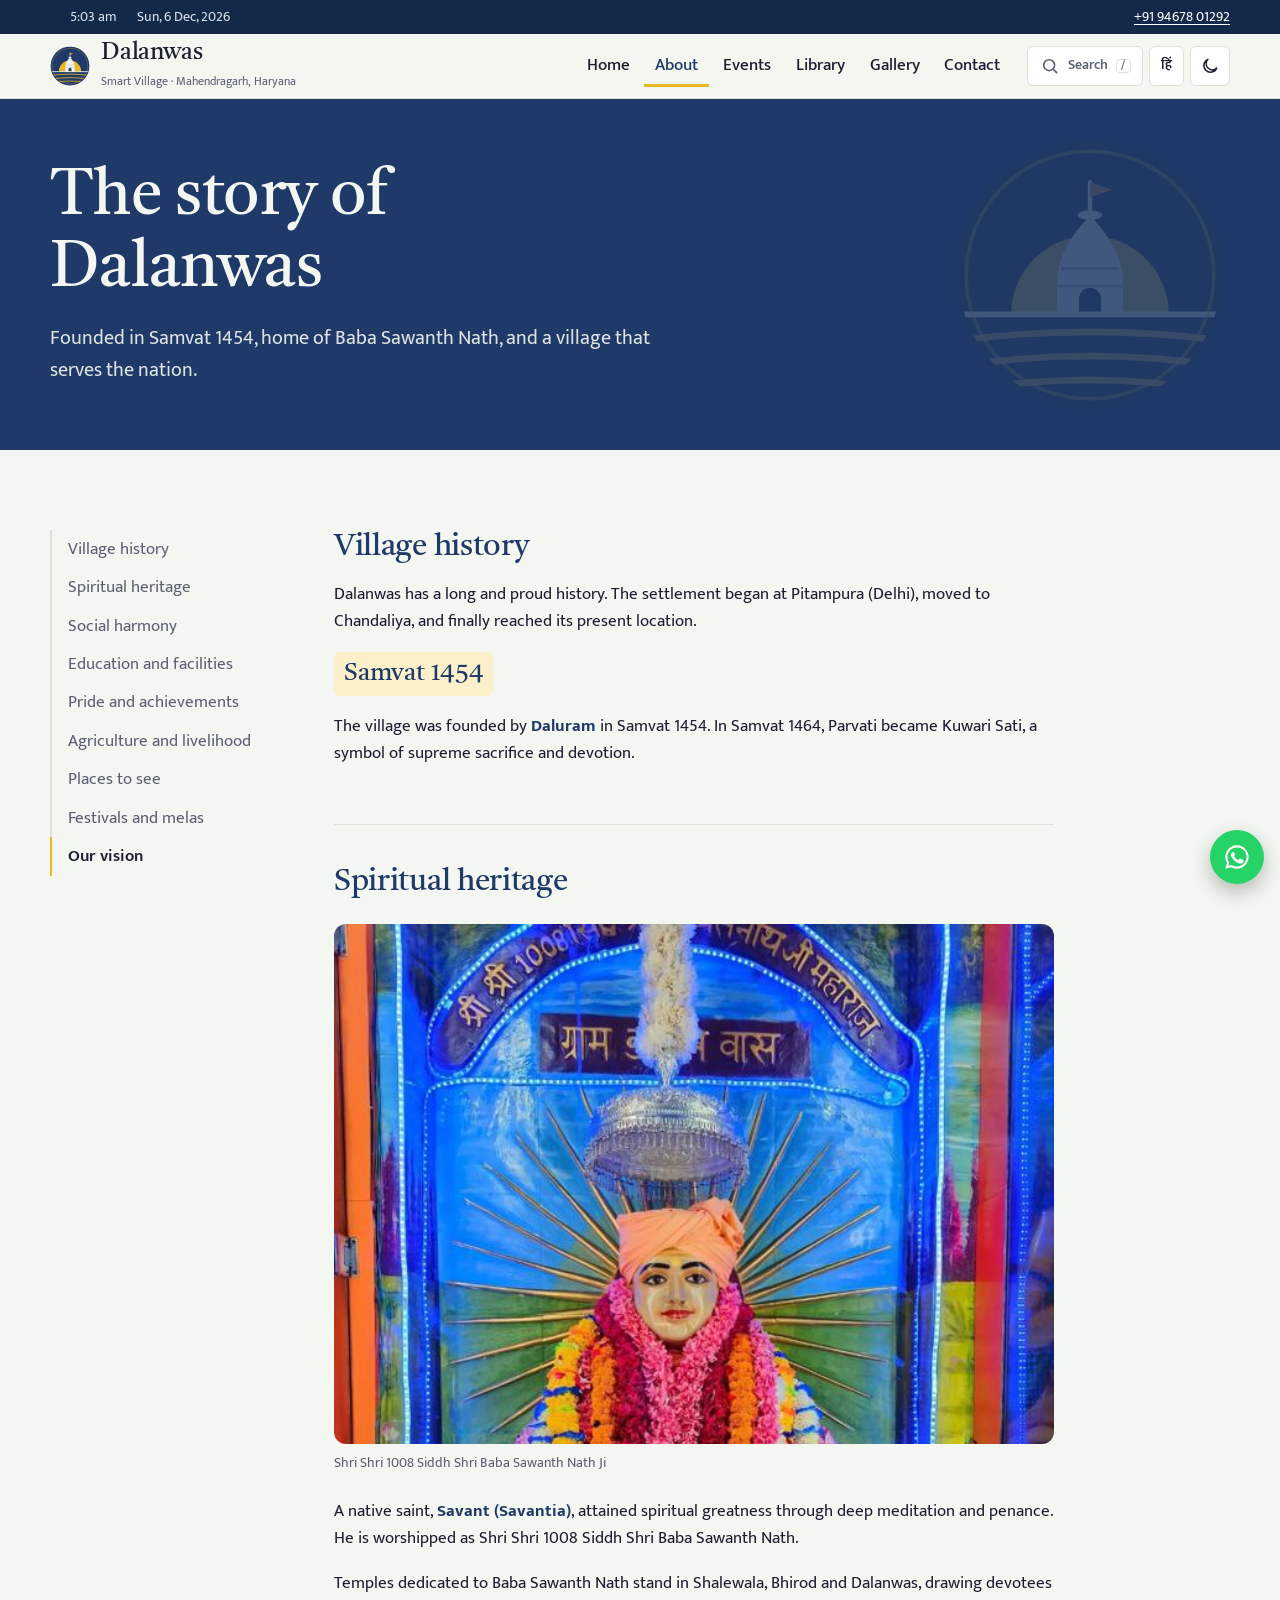
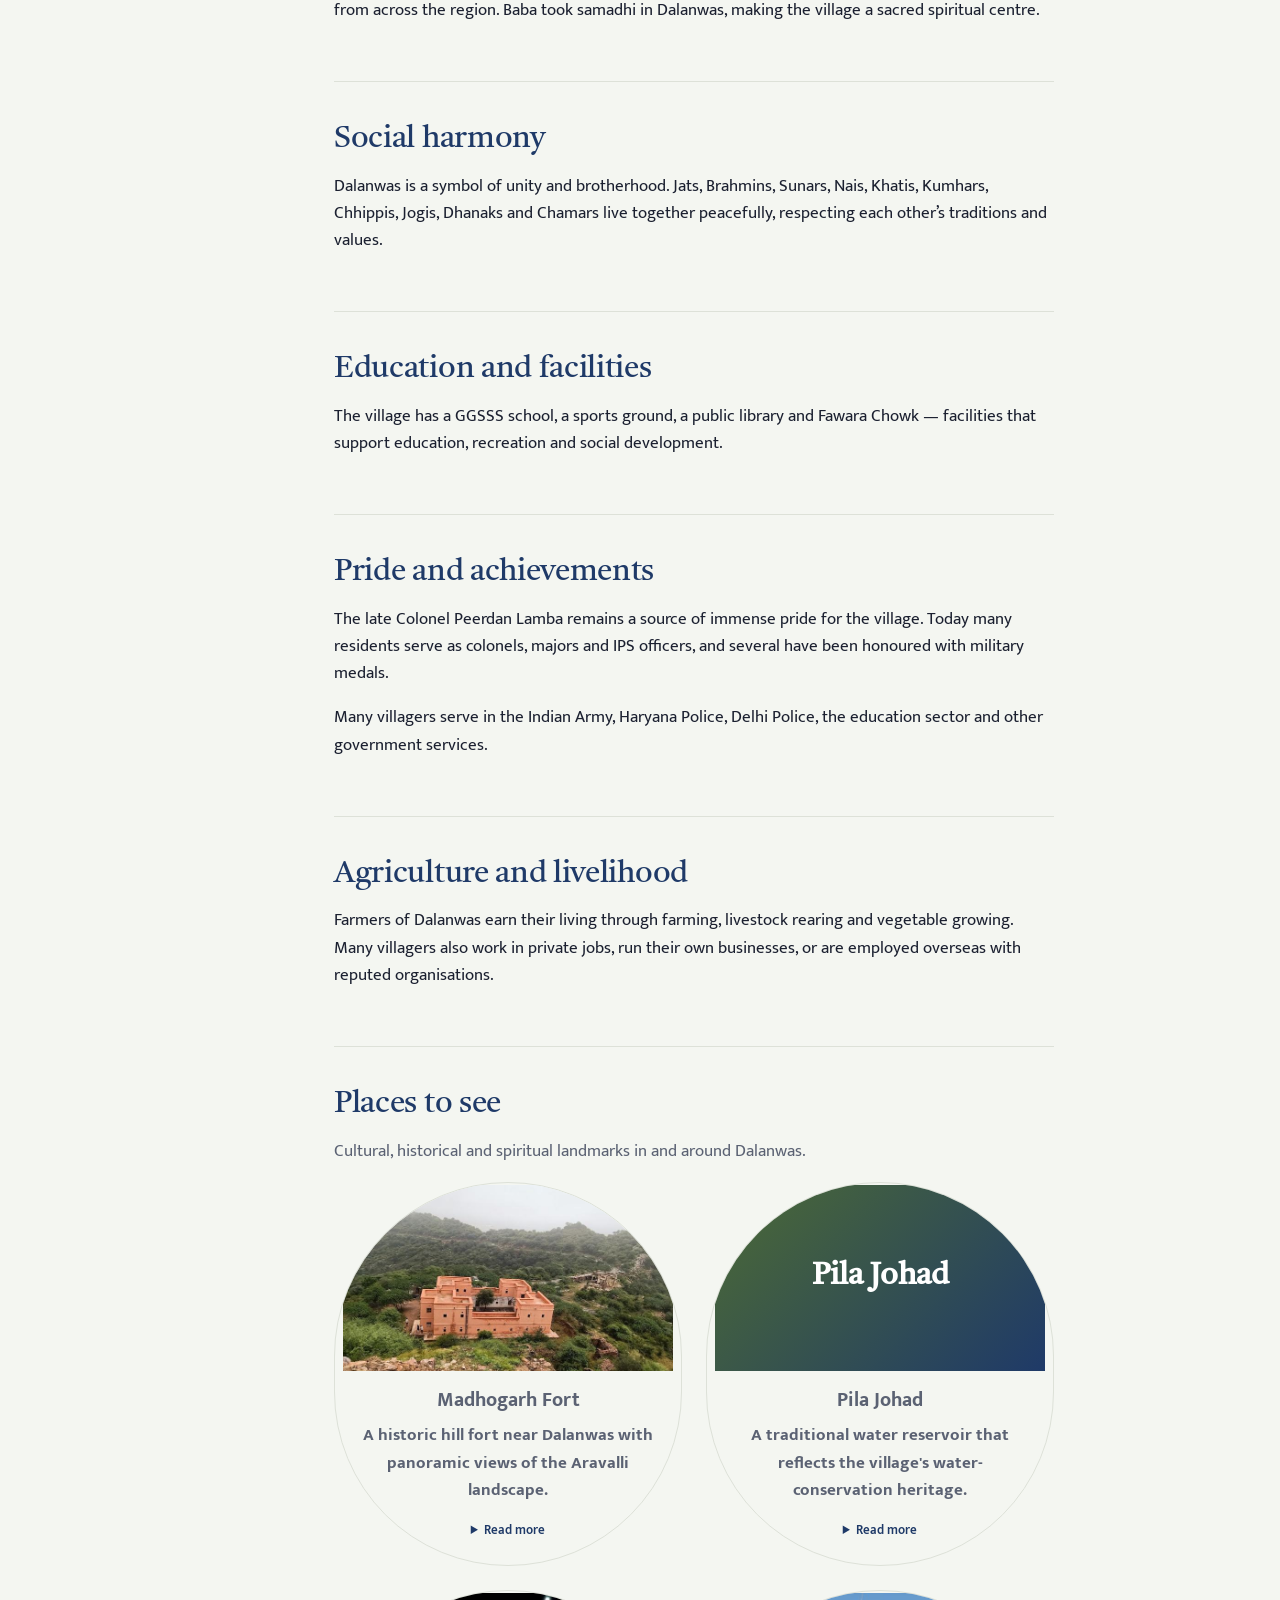
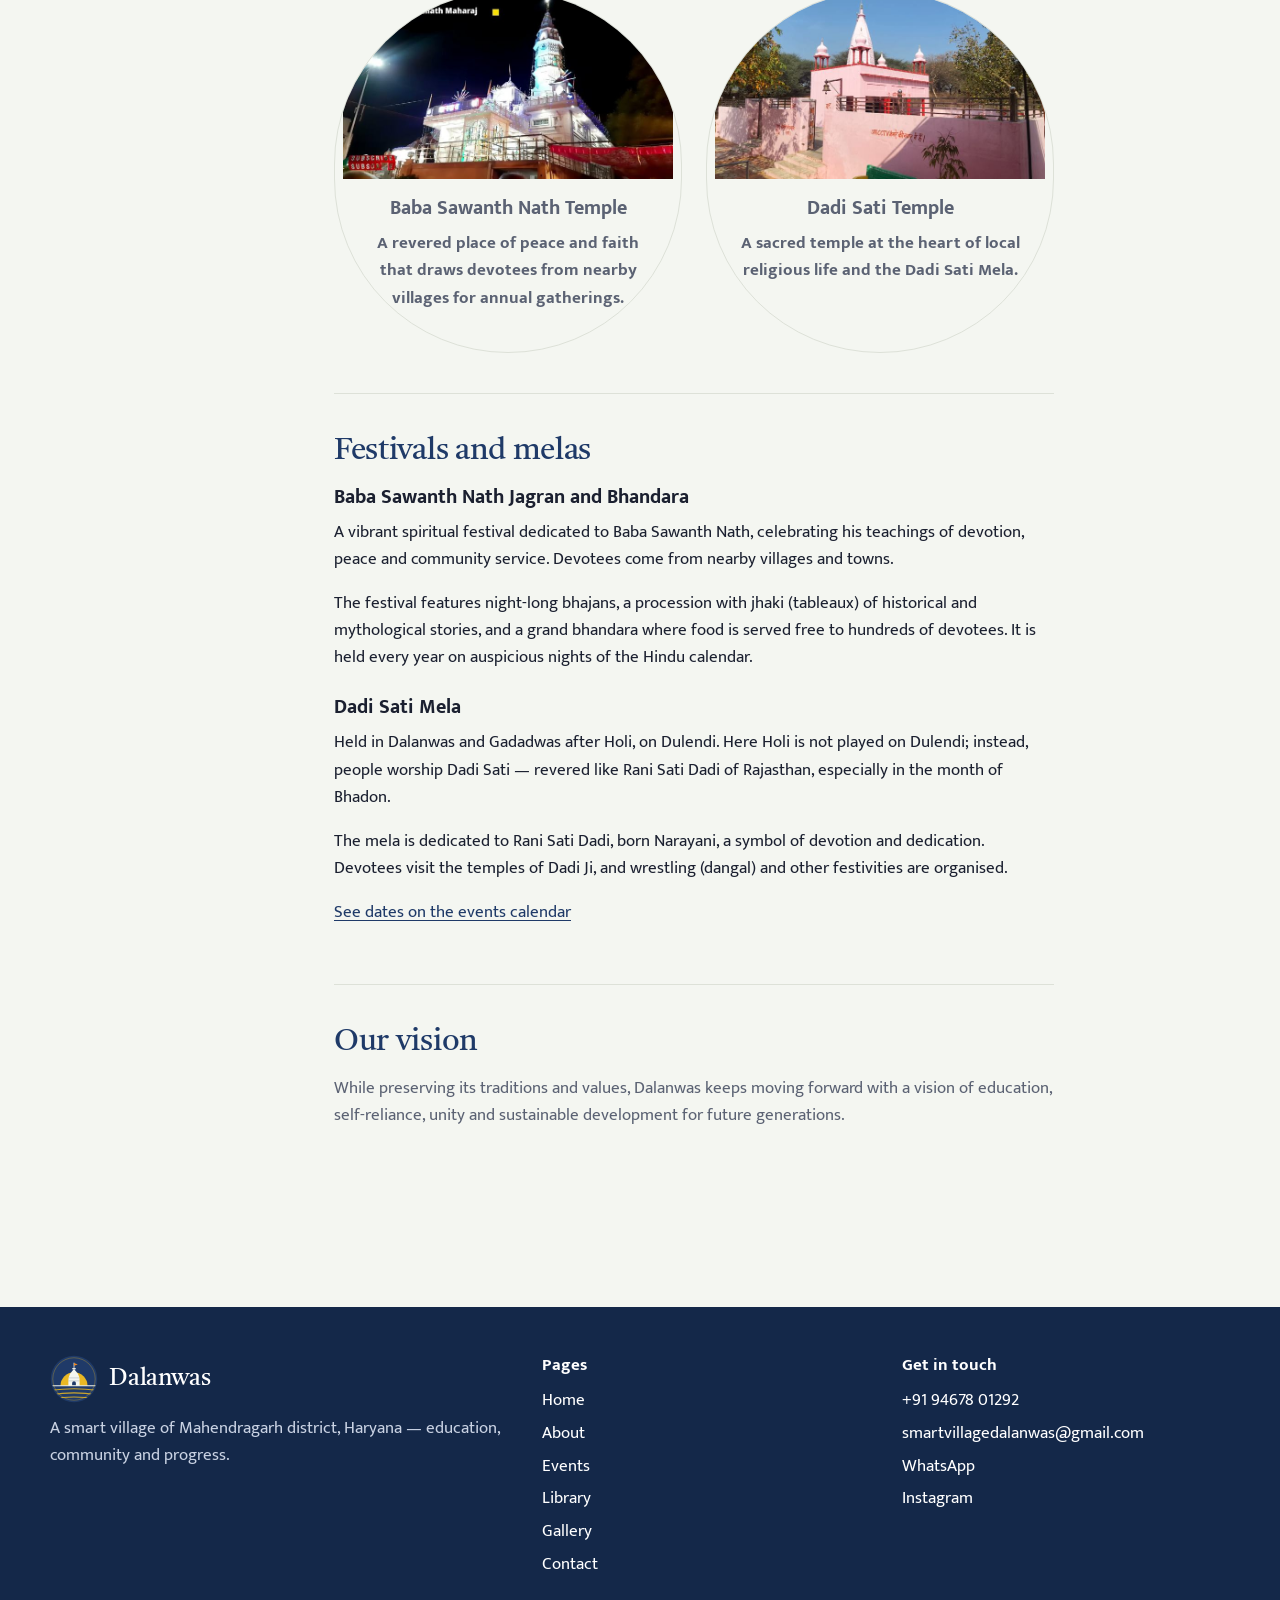
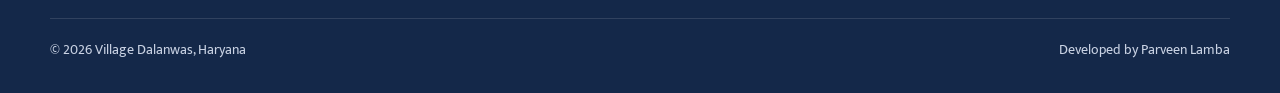
==== commit 49a57c08: "commit new changes" ====
--- a/about.html
+++ b/about.html
@@ -16,7 +16,7 @@
 <link rel="icon" href="icons/icon.svg" type="image/svg+xml">
 <link rel="icon" href="icons/favicon-48.png" sizes="48x48">
 <link rel="apple-touch-icon" href="icons/apple-touch-icon.png">
-<link rel="preload" href="fonts/yatra-one-latin-400-normal.woff2" as="font" type="font/woff2" crossorigin>
+<link rel="preload" href="fonts/tiro-devanagari-hindi-latin-400-normal.woff2" as="font" type="font/woff2" crossorigin>
 <link rel="preload" href="fonts/mukta-latin-400-normal.woff2" as="font" type="font/woff2" crossorigin>
 <script>try{var t=localStorage.getItem('dv-theme')||(matchMedia('(prefers-color-scheme: dark)').matches?'dark':'light');document.documentElement.dataset.theme=t;if(localStorage.getItem('dv-lang')==='hi')document.documentElement.lang='hi'}catch(e){}</script>
 <link rel="stylesheet" href="css/site.css">
@@ -34,7 +34,7 @@
 <div class="greeting" id="greeting" hidden></div>
 <header class="header"><div class="wrap">
   <a class="brand" href="index.html" aria-label="Dalanwas home">
-    <span class="milestone" aria-hidden="true"></span>
+    <img class="brand__logo" src="icons/logo.svg" alt="" width="40" height="40">
     <span><span class="brand__name"><span class="en">Dalanwas</span><span class="hi">डालनवास</span></span><span class="brand__sub"><span class="en">Smart Village · Mahendragarh, Haryana</span><span class="hi">स्मार्ट विलेज · महेंद्रगढ़, हरियाणा</span></span></span>
   </a>
   <nav class="nav" aria-label="Main"><a href="index.html"><span class="en">Home</span><span class="hi">होम</span></a><a href="about.html"><span class="en">About</span><span class="hi">परिचय</span></a><a href="events.html"><span class="en">Events</span><span class="hi">कार्यक्रम</span></a><a href="library.html"><span class="en">Library</span><span class="hi">पुस्तकालय</span></a><a href="gallery.html"><span class="en">Gallery</span><span class="hi">गैलरी</span></a><a href="contact.html"><span class="en">Contact</span><span class="hi">संपर्क</span></a></nav>
@@ -55,7 +55,7 @@
 <footer class="footer"><div class="wrap">
   <div class="footer__grid">
     <div>
-      <a class="brand" href="index.html"><span class="milestone" aria-hidden="true"></span><span class="brand__name"><span class="en">Dalanwas</span><span class="hi">डालनवास</span></span></a>
+      <a class="brand" href="index.html"><img class="brand__logo" src="icons/logo.svg" alt="" width="48" height="48"><span class="brand__name"><span class="en">Dalanwas</span><span class="hi">डालनवास</span></span></a>
       <p class="en">A smart village of Mahendragarh district, Haryana — education, community and progress.</p><p class="hi">हरियाणा के महेंद्रगढ़ जिले का स्मार्ट गांव — शिक्षा, समुदाय और प्रगति।</p>
       <button class="btn btn--sarson btn--sm" data-install hidden><svg width="18" height="18" viewBox="0 0 24 24" fill="none" stroke="currentColor" stroke-width="1.8" stroke-linecap="round" stroke-linejoin="round"><path d="M12 4v11m-5-5 5 5 5-5M5 20h14"/></svg><span class="en">Install the app</span><span class="hi">ऐप इंस्टॉल करें</span></button>
     </div>
--- a/css/site.css
+++ b/css/site.css
@@ -0,0 +1,590 @@
+/* Self-hosted fonts: Mukta and Tiro Devanagari Hindi (SIL Open Font License) */
+@font-face{font-family:"Tiro Devanagari Hindi";font-style:normal;font-weight:400;font-display:swap;src:url("../fonts/tiro-devanagari-hindi-devanagari-400-normal.woff2") format("woff2");unicode-range:U+0900-097F, U+1CD0-1CF9, U+200C-200D, U+20A8, U+20B9, U+20F0, U+25CC, U+A830-A839, U+A8E0-A8FF, U+11B00-11B09;}
+@font-face{font-family:"Tiro Devanagari Hindi";font-style:normal;font-weight:400;font-display:swap;src:url("../fonts/tiro-devanagari-hindi-latin-400-normal.woff2") format("woff2");unicode-range:U+0000-00FF, U+0131, U+0152-0153, U+02BB-02BC, U+02C6, U+02DA, U+02DC, U+0304, U+0308, U+0329, U+2000-206F, U+20AC, U+2122, U+2191, U+2193, U+2212, U+2215, U+FEFF, U+FFFD;}
+@font-face{font-family:"Tiro Devanagari Hindi";font-style:italic;font-weight:400;font-display:swap;src:url("../fonts/tiro-devanagari-hindi-devanagari-400-italic.woff2") format("woff2");unicode-range:U+0900-097F, U+1CD0-1CF9, U+200C-200D, U+20A8, U+20B9, U+20F0, U+25CC, U+A830-A839, U+A8E0-A8FF, U+11B00-11B09;}
+@font-face{font-family:"Tiro Devanagari Hindi";font-style:italic;font-weight:400;font-display:swap;src:url("../fonts/tiro-devanagari-hindi-latin-400-italic.woff2") format("woff2");unicode-range:U+0000-00FF, U+0131, U+0152-0153, U+02BB-02BC, U+02C6, U+02DA, U+02DC, U+0304, U+0308, U+0329, U+2000-206F, U+20AC, U+2122, U+2191, U+2193, U+2212, U+2215, U+FEFF, U+FFFD;}
+@font-face{font-family:"Mukta";font-style:normal;font-weight:400;font-display:swap;src:url("../fonts/mukta-devanagari-400-normal.woff2") format("woff2");unicode-range:U+0900-097F, U+1CD0-1CF9, U+200C-200D, U+20A8, U+20B9, U+20F0, U+25CC, U+A830-A839, U+A8E0-A8FF, U+11B00-11B09;}
+@font-face{font-family:"Mukta";font-style:normal;font-weight:400;font-display:swap;src:url("../fonts/mukta-latin-400-normal.woff2") format("woff2");unicode-range:U+0000-00FF, U+0131, U+0152-0153, U+02BB-02BC, U+02C6, U+02DA, U+02DC, U+0304, U+0308, U+0329, U+2000-206F, U+20AC, U+2122, U+2191, U+2193, U+2212, U+2215, U+FEFF, U+FFFD;}
+@font-face{font-family:"Mukta";font-style:normal;font-weight:500;font-display:swap;src:url("../fonts/mukta-devanagari-500-normal.woff2") format("woff2");unicode-range:U+0900-097F, U+1CD0-1CF9, U+200C-200D, U+20A8, U+20B9, U+20F0, U+25CC, U+A830-A839, U+A8E0-A8FF, U+11B00-11B09;}
+@font-face{font-family:"Mukta";font-style:normal;font-weight:500;font-display:swap;src:url("../fonts/mukta-latin-500-normal.woff2") format("woff2");unicode-range:U+0000-00FF, U+0131, U+0152-0153, U+02BB-02BC, U+02C6, U+02DA, U+02DC, U+0304, U+0308, U+0329, U+2000-206F, U+20AC, U+2122, U+2191, U+2193, U+2212, U+2215, U+FEFF, U+FFFD;}
+@font-face{font-family:"Mukta";font-style:normal;font-weight:600;font-display:swap;src:url("../fonts/mukta-devanagari-600-normal.woff2") format("woff2");unicode-range:U+0900-097F, U+1CD0-1CF9, U+200C-200D, U+20A8, U+20B9, U+20F0, U+25CC, U+A830-A839, U+A8E0-A8FF, U+11B00-11B09;}
+@font-face{font-family:"Mukta";font-style:normal;font-weight:600;font-display:swap;src:url("../fonts/mukta-latin-600-normal.woff2") format("woff2");unicode-range:U+0000-00FF, U+0131, U+0152-0153, U+02BB-02BC, U+02C6, U+02DA, U+02DC, U+0304, U+0308, U+0329, U+2000-206F, U+20AC, U+2122, U+2191, U+2193, U+2212, U+2215, U+FEFF, U+FFFD;}
+@font-face{font-family:"Mukta";font-style:normal;font-weight:700;font-display:swap;src:url("../fonts/mukta-devanagari-700-normal.woff2") format("woff2");unicode-range:U+0900-097F, U+1CD0-1CF9, U+200C-200D, U+20A8, U+20B9, U+20F0, U+25CC, U+A830-A839, U+A8E0-A8FF, U+11B00-11B09;}
+@font-face{font-family:"Mukta";font-style:normal;font-weight:700;font-display:swap;src:url("../fonts/mukta-latin-700-normal.woff2") format("woff2");unicode-range:U+0000-00FF, U+0131, U+0152-0153, U+02BB-02BC, U+02C6, U+02DA, U+02DC, U+0304, U+0308, U+0329, U+2000-206F, U+20AC, U+2122, U+2191, U+2193, U+2212, U+2215, U+FEFF, U+FFFD;}
+
+/* Dalanwas — shared stylesheet
+   Palette: chuna (limewash), neel (indigo), sarson (mustard), khet (field green) */
+
+:root {
+  --chuna: #F4F6F1;
+  --paper: #FFFFFF;
+  --neel: #1F3A68;
+  --neel-deep: #142849;
+  --sarson: #E9B824;
+  --sarson-soft: #FBF0C9;
+  --khet: #4C6A35;
+  --ink: #1B2030;
+  --muted: #5B6273;
+  --line: #DDE1D8;
+  --link: #1F3A68;
+  --on-neel: #F4F6F1;
+  --shadow: 0 1px 2px rgba(20, 40, 73, .05), 0 12px 32px -18px rgba(20, 40, 73, .22);
+
+  --f-display: "Tiro Devanagari Hindi", Georgia, "Times New Roman", serif;
+  --f-body: "Mukta", system-ui, -apple-system, "Segoe UI", sans-serif;
+
+  /* type scale, ratio 1.25 */
+  --t-sm: .875rem;
+  --t-base: 1.0625rem;
+  --t-md: 1.25rem;
+  --t-lg: 1.5625rem;
+  --t-xl: 1.953rem;
+  --t-2xl: 2.441rem;
+  --t-3xl: clamp(2.5rem, 6vw, 4rem);
+
+  --r-s: 6px;
+  --r-m: 12px;
+  --wrap: 1180px;
+  --gut: clamp(1rem, 4vw, 2rem);
+  --header-h: 64px;
+  color-scheme: light;
+}
+
+html[data-theme="dark"] {
+  --chuna: #0E1626;
+  --paper: #16213A;
+  --neel: #2B4C86;
+  --neel-deep: #0A1222;
+  --sarson: #F0C340;
+  --sarson-soft: #3A3218;
+  --khet: #8DB36E;
+  --ink: #E9ECF2;
+  --muted: #A3AEC2;
+  --line: #26324D;
+  --link: #A9C3F0;
+  --shadow: 0 1px 2px rgba(0,0,0,.3), 0 10px 30px -14px rgba(0,0,0,.6);
+  color-scheme: dark;
+}
+
+/* ---------- base ---------- */
+*, *::before, *::after { box-sizing: border-box; }
+[hidden] { display: none !important; }
+html { scroll-behavior: smooth; scroll-padding-top: calc(var(--header-h) + 12px); -webkit-text-size-adjust: 100%; }
+body {
+  margin: 0;
+  font-family: var(--f-body);
+  font-size: var(--t-base);
+  line-height: 1.6;
+  color: var(--ink);
+  background: var(--chuna);
+  transition: background-color .25s, color .25s;
+}
+img { max-width: 100%; display: block; }
+a { color: var(--link); text-underline-offset: 3px; }
+a:hover { text-decoration-thickness: 2px; }
+h1, h2, h3, h4 { line-height: 1.2; margin: 0 0 .5em; font-weight: 700; }
+h1, h2 { font-family: var(--f-display); font-weight: 400; letter-spacing: -.01em; line-height: 1.12; }
+h2 { font-size: var(--t-2xl); color: var(--neel); }
+html[data-theme="dark"] h2 { color: var(--ink); }
+h3 { font-size: var(--t-md); }
+p { margin: 0 0 1em; }
+:focus-visible { outline: 3px solid var(--sarson); outline-offset: 2px; border-radius: 4px; }
+.sr-only { position: absolute; width: 1px; height: 1px; overflow: hidden; clip: rect(0 0 0 0); white-space: nowrap; }
+.skip { position: absolute; left: -999px; top: 8px; z-index: 100; background: var(--sarson); color: #1B2030; padding: .5rem 1rem; border-radius: var(--r-s); }
+.skip:focus { left: 8px; }
+
+/* language switch: content written in both, one shown */
+html[lang="hi"] .en, html:not([lang="hi"]) .hi { display: none !important; }
+html[lang="hi"] body { line-height: 1.75; }
+
+.wrap { width: min(100% - 2 * var(--gut), var(--wrap)); margin-inline: auto; }
+.section { padding-block: clamp(3rem, 7vw, 5rem); }
+.section--tint { background: var(--paper); border-block: 1px solid var(--line); }
+.section-head { max-width: 62ch; margin-bottom: 2rem; }
+.section-head h2::after { content: ""; display: block; width: 44px; height: 3px; background: var(--sarson); border-radius: 2px; margin-top: .6rem; }
+.section-head p { color: var(--muted); font-size: var(--t-md); margin: 0; }
+.prose { max-width: 68ch; }
+.prose p { font-size: var(--t-base); }
+.lead { font-size: var(--t-md); color: var(--muted); }
+.muted { color: var(--muted); }
+
+/* ---------- buttons, chips ---------- */
+.btn {
+  display: inline-flex; align-items: center; gap: .5rem;
+  font: 600 var(--t-base)/1 var(--f-body);
+  padding: .8rem 1.25rem; border-radius: var(--r-s);
+  border: 2px solid transparent; cursor: pointer; text-decoration: none;
+  transition: transform .15s, background-color .15s;
+}
+.btn:active { transform: translateY(1px); }
+.btn--sarson { background: var(--sarson); color: #1B2030; }
+.btn--sarson:hover { background: #F3C83E; }
+.btn--ghost { border-color: currentColor; color: inherit; background: transparent; }
+.btn--neel { background: var(--neel); color: var(--on-neel); }
+.btn--sm { padding: .5rem .85rem; font-size: var(--t-sm); }
+.btn-row { display: flex; flex-wrap: wrap; gap: .75rem; }
+
+.chips { display: flex; flex-wrap: wrap; gap: .5rem; margin-bottom: 1.5rem; }
+.chip {
+  font: 500 var(--t-sm)/1 var(--f-body); padding: .55rem .95rem; border-radius: 999px;
+  border: 1.5px solid var(--line); background: var(--paper); color: var(--ink); cursor: pointer;
+}
+.chip .muted { color: inherit; opacity: .65; }
+.chip[aria-pressed="true"] { background: var(--neel); border-color: var(--neel); color: var(--on-neel); }
+.tag {
+  display: inline-block; font-size: .78rem; font-weight: 600; padding: .15rem .55rem;
+  border-radius: 999px; background: var(--sarson-soft); color: var(--ink);
+}
+.tag--library { background: #DCE6F5; color: #1F3A68; }
+.tag--health { background: #F6DADA; color: #7A2121; }
+.tag--panchayat, .tag--government { background: #E2EBD9; color: #34501F; }
+.tag--sports { background: #FBE3CC; color: #7A3B0B; }
+.tag--religious { background: #F3E2F5; color: #5E2468; }
+html[data-theme="dark"] .tag { filter: saturate(.8) brightness(.95); }
+
+/* ---------- milestone mark ---------- */
+.milestone {
+  --w: 44px;
+  width: var(--w); aspect-ratio: 5 / 6; flex: none;
+  border-radius: 50% 50% 4px 4px / 42% 42% 4px 4px;
+  background: linear-gradient(var(--sarson) 0 46%, #FFFFFF 46% 100%);
+  box-shadow: inset 0 -3px 0 rgba(0,0,0,.12), 0 0 0 2px rgba(27,32,48,.85);
+  display: grid; place-items: center;
+}
+
+/* ---------- top bar & header ---------- */
+.topbar {
+  background: var(--neel-deep); color: #D9E1EE; font-size: var(--t-sm);
+}
+.topbar .wrap { display: flex; gap: 1.25rem; align-items: center; justify-content: space-between; min-height: 34px; flex-wrap: wrap; }
+.topbar__info { display: flex; gap: 1.25rem; flex-wrap: wrap; }
+.topbar a { color: #fff; }
+.greeting { background: var(--sarson); color: #1B2030; text-align: center; font-weight: 600; padding: .45rem var(--gut); font-size: var(--t-sm); }
+
+.header {
+  position: sticky; top: 0; z-index: 40;
+  background: color-mix(in srgb, var(--chuna) 88%, transparent);
+  backdrop-filter: saturate(1.4) blur(12px); -webkit-backdrop-filter: saturate(1.4) blur(12px);
+  border-bottom: 1px solid var(--line);
+}
+.header .wrap { display: flex; align-items: center; gap: 1rem; min-height: var(--header-h); }
+.brand { display: flex; align-items: center; gap: .7rem; text-decoration: none; color: var(--ink); margin-right: auto; }
+.brand__logo { width: 40px; height: 40px; flex: none; }
+.footer .brand__logo { width: 48px; height: 48px; }
+.brand__name { font-family: var(--f-display); font-size: 1.5rem; line-height: 1; letter-spacing: -.01em; }
+.brand__sub { display: block; font-size: .75rem; color: var(--muted); font-family: var(--f-body); margin-top: 3px; }
+
+.nav { display: flex; gap: .15rem; }
+.nav a {
+  text-decoration: none; color: var(--ink); font-weight: 500; padding: .45rem .7rem; border-radius: var(--r-s);
+}
+.nav a:hover { background: var(--paper); }
+.nav a[aria-current="page"] { color: var(--neel); box-shadow: inset 0 -3px 0 var(--sarson); border-radius: 0; }
+html[data-theme="dark"] .nav a[aria-current="page"] { color: var(--ink); }
+
+.tools { display: flex; gap: .35rem; align-items: center; }
+.icon-btn {
+  width: 40px; height: 40px; display: inline-grid; place-items: center;
+  border-radius: var(--r-s); border: 1px solid var(--line); background: var(--paper); color: var(--ink);
+  cursor: pointer; font: 600 .85rem/1 var(--f-body);
+}
+.icon-btn:hover { border-color: var(--neel); }
+.icon-btn svg { width: 20px; height: 20px; }
+.lang-btn { width: auto; padding: 0 .7rem; }
+.kbd { font-size: .7rem; border: 1px solid var(--line); border-radius: 4px; padding: 0 .3rem; color: var(--muted); }
+.search-btn { width: auto; padding: 0 .7rem; gap: .5rem; display: inline-flex; align-items: center; color: var(--muted); }
+#installBtn[hidden] { display: none; }
+
+/* mobile bottom bar */
+.tabbar { display: none; }
+@media (max-width: 900px) {
+  .nav, .search-btn .label, .search-btn .kbd { display: none; }
+  .search-btn { width: 40px; padding: 0; justify-content: center; }
+  .tabbar {
+    display: grid; grid-template-columns: repeat(5, 1fr);
+    position: fixed; inset: auto 0 0 0; z-index: 45;
+    background: var(--paper); border-top: 1px solid var(--line);
+    padding-bottom: env(safe-area-inset-bottom);
+  }
+  .tabbar a, .tabbar button {
+    display: grid; justify-items: center; gap: 2px; padding: .5rem 0 .45rem;
+    font: 500 .72rem/1.1 var(--f-body); color: var(--muted); text-decoration: none;
+    background: none; border: 0; cursor: pointer;
+  }
+  .tabbar svg { width: 22px; height: 22px; }
+  .tabbar [aria-current="page"] { color: var(--neel); }
+  html[data-theme="dark"] .tabbar [aria-current="page"] { color: var(--sarson); }
+  body { padding-bottom: 64px; }
+  .brand__sub { display: none; }
+}
+
+/* drawer */
+.drawer { position: fixed; inset: 0; z-index: 60; display: none; }
+.drawer.open { display: block; }
+.drawer__scrim { position: absolute; inset: 0; background: rgba(10, 18, 34, .5); }
+.drawer__panel {
+  position: absolute; inset: auto 0 0 0; background: var(--paper); border-radius: 16px 16px 0 0;
+  padding: 1.25rem var(--gut) calc(1.5rem + env(safe-area-inset-bottom));
+  animation: up .25s ease-out;
+}
+.drawer__panel a { display: block; padding: .8rem 0; border-bottom: 1px solid var(--line); text-decoration: none; color: var(--ink); font-size: var(--t-md); }
+@keyframes up { from { transform: translateY(30px); opacity: 0; } }
+
+/* ---------- page heads ---------- */
+.page-head {
+  background: var(--neel); color: var(--on-neel);
+  padding-block: clamp(2.5rem, 6vw, 4rem);
+  position: relative; overflow: hidden;
+}
+.page-head::after { /* faint emblem watermark */
+  content: ""; position: absolute; right: max(var(--gut), calc((100% - var(--wrap)) / 2)); top: 50%; translate: 0 -50%;
+  width: clamp(160px, 24vw, 280px); aspect-ratio: 1;
+  background: url("../icons/logo.svg") center / contain no-repeat;
+  opacity: .16; filter: saturate(.6);
+}
+.page-head h1 { font-size: var(--t-3xl); margin: 0 0 .25em; max-width: 16ch; position: relative; z-index: 1; }
+.page-head p { font-size: var(--t-md); max-width: 52ch; margin: 0; opacity: .9; position: relative; z-index: 1; }
+.page-head a { color: var(--sarson); }
+@media (max-width: 640px) { .page-head::after { display: none; } .topbar a[href^="tel"] { display: none; } }
+
+/* ---------- hero (home) ---------- */
+.hero {
+  position: relative; min-height: min(88vh, 760px); color: #fff;
+  display: grid; align-items: end; overflow: hidden; background: var(--neel-deep);
+}
+.hero__img { position: absolute; inset: 0; width: 100%; height: 100%; object-fit: cover; transform: scale(1.04); animation: settle 2.4s cubic-bezier(.2,.7,.2,1) both; }
+@keyframes settle { from { transform: scale(1.12); opacity: .4; } }
+.hero::before {
+  content: ""; position: absolute; inset: 0; z-index: 1;
+  background: linear-gradient(100deg, rgba(10,18,34,.92) 0%, rgba(14,26,52,.72) 42%, rgba(14,26,52,.15) 100%),
+              linear-gradient(0deg, rgba(10,18,34,.85) 0%, transparent 45%);
+}
+.hero__inner { position: relative; z-index: 2; padding-block: clamp(3rem, 8vw, 6rem) clamp(4.5rem, 9vw, 6.5rem); max-width: var(--wrap); }
+.hero__emblem { width: clamp(64px, 8vw, 84px); margin-bottom: 1.25rem; filter: drop-shadow(0 8px 24px rgba(0,0,0,.35)); }
+.hero__title { margin: 0 0 1.1rem; font-weight: 400; line-height: .95; }
+.hero__en { display: block; font-size: clamp(3.4rem, 10vw, 7rem); letter-spacing: -.025em; }
+.hero__hi { display: block; font-size: clamp(1.7rem, 4.2vw, 2.9rem); color: rgba(255,255,255,.78); margin-top: .35rem; letter-spacing: 0; }
+.hero__lead { font-size: var(--t-md); max-width: 44ch; color: #DCE3EE; margin-bottom: 1.75rem; }
+.hero .btn--ghost { color: #fff; border-color: rgba(255,255,255,.55); }
+.hero .btn--ghost:hover { border-color: #fff; background: rgba(255,255,255,.08); }
+.hero__facts { list-style: none; margin: 2.75rem 0 0; padding: 1.25rem 0 0; display: flex; flex-wrap: wrap; gap: 1.25rem 2.75rem; border-top: 1px solid rgba(255,255,255,.18); max-width: 720px; }
+.hero__facts b { display: block; font-family: var(--f-display); font-weight: 400; font-size: 1.6rem; line-height: 1.1; color: var(--sarson); }
+.hero__facts li > span { font-size: var(--t-sm); color: #B9C4D6; }
+@media (prefers-reduced-motion: reduce) { .hero__img { animation: none; } }
+@media (max-width: 640px) { .hero__facts { gap: 1rem 1.75rem; } .hero__facts b { font-size: 1.3rem; } }
+
+/* ---------- home: board strip ---------- */
+.board-strip { margin-top: -2.5rem; position: relative; z-index: 3; }
+.board-grid { display: grid; grid-template-columns: 1.4fr 1fr; gap: 1.25rem; align-items: start; }
+@media (max-width: 900px) { .board-grid { grid-template-columns: 1fr; } }
+.panel { background: var(--paper); border: 1px solid var(--line); border-radius: var(--r-m); padding: 1.25rem 1.4rem; box-shadow: var(--shadow); }
+.panel h2 { font-size: var(--t-lg); display: flex; align-items: center; justify-content: space-between; gap: 1rem; }
+.panel h2 a { font: 500 var(--t-sm) var(--f-body); }
+
+.notices { list-style: none; margin: 0; padding: 0; }
+.notices li { display: grid; grid-template-columns: auto 1fr; gap: .2rem .8rem; padding: .7rem 0; border-top: 1px dashed var(--line); }
+.notices li:first-child { border-top: 0; }
+.notices .when { grid-column: 2; font-size: var(--t-sm); color: var(--muted); }
+.notices .pin { width: 10px; height: 10px; border-radius: 50%; background: var(--sarson); margin-top: .55rem; box-shadow: 0 0 0 3px var(--sarson-soft); }
+.notices .pin.is-soon { background: #C9372C; box-shadow: 0 0 0 3px #F6DADA; }
+
+.weather-now { display: flex; align-items: center; gap: 1rem; }
+.weather-now__temp { font-family: var(--f-display); font-size: 3rem; line-height: 1; }
+.weather-days { display: grid; grid-template-columns: repeat(4, 1fr); gap: .5rem; margin-top: 1rem; text-align: center; }
+.weather-days div { background: var(--chuna); border-radius: var(--r-s); padding: .5rem .25rem; font-size: var(--t-sm); }
+.weather-days b { display: block; font-size: 1.3rem; line-height: 1.3; }
+.weather-days .rain { color: var(--link); }
+
+/* ---------- about/admin ---------- */
+.split { display: grid; grid-template-columns: minmax(0, 1.5fr) minmax(280px, 1fr); gap: clamp(2rem, 5vw, 4rem); align-items: start; }
+@media (max-width: 900px) { .split { grid-template-columns: 1fr; } }
+.facts { margin: 0; display: grid; grid-template-columns: auto 1fr; border-top: 2px solid var(--ink); }
+.facts dt, .facts dd { padding: .7rem 0; border-bottom: 1px solid var(--line); margin: 0; }
+.facts dt { color: var(--muted); padding-right: 1.5rem; }
+.facts dd { font-weight: 600; }
+.sticky-col { position: sticky; top: calc(var(--header-h) + 1.5rem); }
+
+.stats { display: grid; grid-template-columns: repeat(4, 1fr); gap: 0; border-block: 2px solid var(--ink); margin-top: 2.5rem; }
+.stats > div { padding: 1.25rem 1rem 1.25rem 0; border-right: 1px solid var(--line); }
+.stats > div:last-child { border-right: 0; }
+.stats .num { font-family: var(--f-display); font-size: var(--t-2xl); line-height: 1; color: var(--neel); }
+html[data-theme="dark"] .stats .num { color: var(--sarson); }
+.stats .lbl { display: block; color: var(--muted); font-size: var(--t-sm); margin-top: .35rem; }
+@media (max-width: 640px) { .stats { grid-template-columns: repeat(2, 1fr); } .stats > div:nth-child(2) { border-right: 0; } .stats > div:nth-child(-n+2) { border-bottom: 1px solid var(--line); } .stats > div { padding-left: .25rem; } }
+
+/* ---------- next event ---------- */
+.next-event {
+  display: grid; grid-template-columns: 1fr auto; gap: 1.5rem 2rem; align-items: center;
+  background: var(--neel); color: var(--on-neel); border-radius: var(--r-m); padding: clamp(1.25rem, 4vw, 2rem);
+}
+.next-event h2 { color: #fff; font-size: var(--t-xl); margin-bottom: .2em; }
+.next-event p { margin: 0; opacity: .85; }
+.countdown { display: flex; gap: .5rem; }
+.countdown div { background: rgba(255,255,255,.1); border-radius: var(--r-s); padding: .5rem .75rem; text-align: center; min-width: 4.2rem; }
+.countdown b { display: block; font-family: var(--f-display); font-weight: 400; font-size: var(--t-xl); line-height: 1.1; color: var(--sarson); font-variant-numeric: tabular-nums; }
+.countdown span { font-size: .75rem; opacity: .8; }
+.today-badge { background: var(--sarson); color: #1B2030; font-weight: 700; padding: .6rem 1rem; border-radius: var(--r-s); }
+@media (max-width: 700px) { .next-event { grid-template-columns: 1fr; } }
+
+/* ---------- sarpanch timeline ---------- */
+.timeline { list-style: none; margin: 0; padding: 0; columns: 2; column-gap: 3rem; counter-reset: sp; }
+@media (max-width: 760px) { .timeline { columns: 1; } }
+.timeline li { break-inside: avoid; display: grid; grid-template-columns: 2.2rem 1fr auto; gap: .75rem; padding: .65rem 0; border-bottom: 1px solid var(--line); align-items: baseline; counter-increment: sp; }
+.timeline li::before { content: counter(sp); color: var(--muted); font-size: var(--t-sm); font-variant-numeric: tabular-nums; }
+.timeline .term { color: var(--muted); font-size: var(--t-sm); white-space: nowrap; font-variant-numeric: tabular-nums; }
+.timeline li.current { border-bottom-color: var(--sarson); }
+.timeline li.current .nm { font-weight: 700; }
+.timeline li.current .term { color: var(--ink); font-weight: 600; }
+
+/* ---------- people ---------- */
+.people { display: grid; grid-template-columns: repeat(auto-fill, minmax(230px, 1fr)); gap: 1rem; }
+.person { display: flex; gap: .9rem; align-items: center; padding: .9rem; background: var(--paper); border: 1px solid var(--line); border-radius: var(--r-m); }
+.avatar {
+  width: 52px; height: 52px; flex: none; border-radius: 50%; display: grid; place-items: center;
+  background: var(--neel); color: var(--sarson); font-family: var(--f-display); font-size: 1.15rem;
+}
+.person:nth-child(3n+2) .avatar { background: var(--khet); color: #fff; }
+.person:nth-child(3n) .avatar { background: var(--sarson); color: #1B2030; }
+.person b { display: block; line-height: 1.3; }
+.person div > span { color: var(--muted); font-size: var(--t-sm); }
+
+.quotes { display: grid; grid-template-columns: repeat(auto-fit, minmax(260px, 1fr)); gap: 2rem; }
+.quote { margin: 0; border-left: 4px solid var(--sarson); padding: .2rem 0 .2rem 1.2rem; }
+.quote p { font-size: var(--t-md); line-height: 1.5; }
+.quote footer { color: var(--muted); font-size: var(--t-sm); display: flex; align-items: center; gap: .6rem; }
+.quote img { width: 40px; height: 40px; border-radius: 50%; object-fit: cover; }
+
+/* strip of photos */
+.strip { display: grid; grid-auto-flow: column; grid-auto-columns: minmax(240px, 32%); gap: 1rem; overflow-x: auto; scroll-snap-type: x mandatory; padding-bottom: .75rem; }
+.strip button { scroll-snap-align: start; padding: 0; border: 0; background: none; cursor: zoom-in; border-radius: var(--r-m); overflow: hidden; aspect-ratio: 4/3; }
+.strip img { width: 100%; height: 100%; object-fit: cover; transition: transform .4s; }
+.strip button:hover img { transform: scale(1.04); }
+
+.map { width: 100%; height: 380px; border: 0; border-radius: var(--r-m); background: var(--line); }
+
+/* ---------- about page ---------- */
+.chapters { display: grid; grid-template-columns: 220px 1fr; gap: clamp(2rem, 5vw, 4rem); align-items: start; }
+.toc { position: sticky; top: calc(var(--header-h) + 1.5rem); border-left: 2px solid var(--line); }
+.toc a { display: block; padding: .35rem 0 .35rem 1rem; margin-left: -2px; border-left: 2px solid transparent; text-decoration: none; color: var(--muted); }
+.toc a.active { border-left-color: var(--sarson); color: var(--ink); font-weight: 600; }
+@media (max-width: 900px) { .chapters { grid-template-columns: 1fr; } .toc { display: none; } }
+.chapter { padding-bottom: 2.5rem; margin-bottom: 2.5rem; border-bottom: 1px solid var(--line); }
+.chapter:last-child { border-bottom: 0; }
+.chapter h2 { font-size: var(--t-xl); }
+.chapter strong { color: var(--neel); }
+html[data-theme="dark"] .chapter strong { color: var(--sarson); }
+.figure { margin: 1.5rem 0; }
+.figure img { border-radius: var(--r-m); width: 100%; max-height: 460px; object-fit: cover; }
+.figure figcaption { font-size: var(--t-sm); color: var(--muted); margin-top: .5rem; }
+.date-callout { display: inline-block; font-family: var(--f-display); font-size: var(--t-lg); color: var(--neel); background: var(--sarson-soft); padding: .1rem .6rem; border-radius: var(--r-s); }
+html[data-theme="dark"] .date-callout { color: var(--sarson); }
+
+.places { display: grid; grid-template-columns: repeat(2, 1fr); gap: 1.5rem; }
+@media (max-width: 760px) { .places { grid-template-columns: 1fr; } }
+.place { background: var(--paper); border: 1px solid var(--line); border-radius: var(--r-m); overflow: hidden; display: flex; flex-direction: column; }
+.place img { aspect-ratio: 16/9; object-fit: cover; width: 100%; }
+.place .ph { aspect-ratio: 16/9; display: grid; place-items: center; background: linear-gradient(135deg, var(--khet), var(--neel)); color: #fff; font-family: var(--f-display); font-size: var(--t-xl); }
+.place > div { padding: 1.1rem 1.25rem 1.3rem; }
+.place details { margin-top: .5rem; }
+.place summary { cursor: pointer; color: var(--link); font-weight: 600; }
+.place details p { margin-top: .75rem; }
+
+/* ---------- events ---------- */
+.ev-layout { display: grid; grid-template-columns: minmax(0, 1fr) 340px; gap: 2rem; align-items: start; }
+@media (max-width: 980px) { .ev-layout { grid-template-columns: 1fr; } }
+.ev-list { display: grid; gap: 1rem; }
+.ev {
+  display: grid; grid-template-columns: 84px 1fr; gap: 1.1rem; background: var(--paper);
+  border: 1px solid var(--line); border-radius: var(--r-m); padding: 1rem;
+}
+.ev__date { text-align: center; border-radius: var(--r-s); background: var(--sarson-soft); padding: .55rem .25rem; align-self: start; }
+.ev__date b { display: block; font-family: var(--f-display); font-weight: 400; font-size: 2rem; line-height: 1; }
+.ev__date span { font-size: var(--t-sm); }
+.ev h3 { margin: .2rem 0 .25rem; }
+.ev p { margin: 0 0 .5rem; color: var(--muted); }
+.ev__meta { display: flex; flex-wrap: wrap; gap: .4rem 1rem; align-items: center; font-size: var(--t-sm); color: var(--muted); }
+.ev__actions { display: flex; flex-wrap: wrap; gap: .5rem; margin-top: .75rem; }
+.ev.has-img { grid-template-columns: 84px 1fr 180px; }
+.ev__img { all: unset; cursor: zoom-in; border-radius: var(--r-s); overflow: hidden; align-self: start; aspect-ratio: 4 / 3; background: var(--line); }
+.ev__img img { object-position: top; }
+.ev__img img { width: 100%; height: 100%; object-fit: cover; transition: transform .4s; }
+.ev__img:hover img { transform: scale(1.04); }
+.ev__img:focus-visible { outline: 3px solid var(--sarson); }
+@media (max-width: 640px) { .ev.has-img { grid-template-columns: 64px 1fr; } .ev.has-img .ev__img { grid-column: 1 / -1; grid-row: 1; aspect-ratio: 16/9; min-height: 0; } .ev__date b { font-size: 1.6rem; } }
+.ev.is-past { opacity: .82; }
+.ev.is-past .ev__date { background: var(--chuna); }
+.ev.is-today { border-color: var(--sarson); box-shadow: 0 0 0 2px var(--sarson); }
+.empty { padding: 2rem; text-align: center; color: var(--muted); border: 1.5px dashed var(--line); border-radius: var(--r-m); }
+
+.cal { background: var(--paper); border: 1px solid var(--line); border-radius: var(--r-m); padding: 1rem; }
+.cal__head { display: flex; align-items: center; justify-content: space-between; margin-bottom: .75rem; }
+.cal__head h3 { margin: 0; }
+.cal__grid { display: grid; grid-template-columns: repeat(7, 1fr); gap: 2px; text-align: center; }
+.cal__dow { font-size: .72rem; color: var(--muted); padding: .25rem 0; }
+.cal__day {
+  aspect-ratio: 1; border: 0; background: none; border-radius: var(--r-s); cursor: pointer;
+  font: 500 var(--t-sm) var(--f-body); color: var(--ink); position: relative;
+}
+.cal__day:hover { background: var(--chuna); }
+.cal__day.is-other { color: var(--line); cursor: default; }
+.cal__day.is-today { outline: 2px solid var(--neel); outline-offset: -2px; }
+html[data-theme="dark"] .cal__day.is-today { outline-color: var(--sarson); }
+.cal__day.has-ev::after { content: ""; position: absolute; left: 50%; bottom: 5px; width: 6px; height: 6px; margin-left: -3px; border-radius: 50%; background: var(--sarson); }
+.cal__day[aria-pressed="true"] { background: var(--neel); color: #fff; }
+.cal__out { margin-top: .75rem; font-size: var(--t-sm); min-height: 2.5rem; }
+.cal__out a { display: block; padding: .3rem 0; }
+
+/* ---------- gallery ---------- */
+.masonry { columns: 4 240px; column-gap: 1rem; }
+.masonry figure { break-inside: avoid; margin: 0 0 1rem; position: relative; border-radius: var(--r-m); overflow: hidden; }
+.masonry button { all: unset; display: block; cursor: zoom-in; width: 100%; }
+.masonry button:focus-visible { outline: 3px solid var(--sarson); }
+.masonry img { width: 100%; height: auto; background: var(--line); }
+.masonry figcaption { position: absolute; inset: auto 0 0 0; padding: 1.5rem .8rem .6rem; color: #fff; font-size: var(--t-sm); background: linear-gradient(transparent, rgba(10,18,34,.75)); }
+
+.videos { display: grid; grid-template-columns: repeat(auto-fill, minmax(280px, 1fr)); gap: 1rem; }
+.yt { position: relative; aspect-ratio: 16/9; border-radius: var(--r-m); overflow: hidden; background: #000; }
+.yt button { all: unset; cursor: pointer; position: absolute; inset: 0; display: grid; place-items: center; }
+.yt img { position: absolute; inset: 0; width: 100%; height: 100%; object-fit: cover; opacity: .85; }
+.yt .play { position: relative; width: 64px; height: 64px; border-radius: 50%; background: var(--sarson); display: grid; place-items: center; box-shadow: 0 6px 20px rgba(0,0,0,.4); }
+.yt .play::before { content: ""; border-left: 20px solid #1B2030; border-block: 12px solid transparent; margin-left: 5px; }
+.yt iframe { position: absolute; inset: 0; width: 100%; height: 100%; border: 0; }
+.yt-cap { font-size: var(--t-sm); color: var(--muted); margin-top: .4rem; }
+
+/* lightbox */
+.lightbox { position: fixed; inset: 0; z-index: 80; background: rgba(6, 10, 20, .94); display: none; grid-template-rows: auto 1fr auto; color: #fff; }
+.lightbox.open { display: grid; }
+.lightbox__bar { display: flex; justify-content: space-between; align-items: center; padding: .75rem 1rem; gap: 1rem; }
+.lightbox__stage { display: grid; place-items: center; min-height: 0; padding: 0 3.5rem; touch-action: pan-y; }
+.lightbox__stage img { max-width: 100%; max-height: 100%; object-fit: contain; border-radius: 6px; }
+.lightbox__cap { text-align: center; padding: .75rem 1rem 1.25rem; }
+.lb-btn { background: rgba(255,255,255,.12); border: 0; color: #fff; width: 44px; height: 44px; border-radius: 50%; cursor: pointer; font-size: 1.3rem; display: grid; place-items: center; }
+.lb-btn:hover { background: rgba(255,255,255,.22); }
+.lb-prev, .lb-next { position: absolute; top: 50%; transform: translateY(-50%); }
+.lb-prev { left: .75rem; } .lb-next { right: .75rem; }
+@media (max-width: 640px) { .lightbox__stage { padding: 0 .5rem; } .lb-prev, .lb-next { top: auto; bottom: 4.2rem; transform: none; } }
+
+/* ---------- library ---------- */
+.lib-stats { display: grid; grid-template-columns: repeat(4, 1fr); border-block: 2px solid var(--ink); }
+.lib-stats > div { padding: 1.2rem 1rem 1.2rem 0; border-right: 1px solid var(--line); }
+.lib-stats > div:last-child { border: 0; }
+@media (max-width: 640px) { .lib-stats { grid-template-columns: 1fr 1fr; } .lib-stats > div:nth-child(2) { border-right: 0; } .lib-stats > div:nth-child(-n+2) { border-bottom: 1px solid var(--line); } }
+.lib-stats .num { font-family: var(--f-display); font-size: var(--t-2xl); line-height: 1; color: var(--neel); }
+html[data-theme="dark"] .lib-stats .num { color: var(--sarson); }
+.lib-stats .lbl { color: var(--muted); font-size: var(--t-sm); display: block; margin-top: .3rem; }
+
+.shelf { display: grid; grid-template-columns: repeat(2, 1fr); gap: 2.5rem; }
+@media (max-width: 760px) { .shelf { grid-template-columns: 1fr; } }
+.spines { display: flex; flex-wrap: wrap; gap: .5rem; padding: 0; margin: 0; list-style: none; }
+.spines li { padding: .6rem .9rem; border-radius: 4px 4px 2px 2px; color: #fff; font-weight: 500; background: var(--neel); border-bottom: 4px solid rgba(0,0,0,.25); }
+.spines li:nth-child(3n+2) { background: var(--khet); }
+.spines li:nth-child(3n) { background: var(--sarson); color: #1B2030; }
+.checks { list-style: none; padding: 0; margin: 0; }
+.checks li { padding: .55rem 0 .55rem 1.75rem; border-bottom: 1px solid var(--line); position: relative; }
+.checks li::before { content: ""; position: absolute; left: 0; top: 1rem; width: 10px; height: 10px; border-radius: 50%; border: 2px solid var(--sarson); }
+
+.reports { display: grid; grid-template-columns: repeat(auto-fill, minmax(220px, 1fr)); gap: 1rem; }
+.report { display: flex; gap: .9rem; align-items: center; padding: 1rem; border: 1px solid var(--line); border-radius: var(--r-m); background: var(--paper); text-decoration: none; color: var(--ink); }
+.report:hover { border-color: var(--neel); }
+.report .doc { width: 40px; height: 50px; flex: none; border-radius: 3px 10px 3px 3px; background: var(--neel); color: var(--sarson); display: grid; place-items: end center; font: 700 .65rem/1 var(--f-body); padding-bottom: 6px; }
+.report b { display: block; font-size: var(--t-base); } .report b span { color: inherit; } .report > span > span { font-size: var(--t-sm); color: var(--muted); }
+
+.success { display: grid; grid-template-columns: repeat(auto-fill, minmax(210px, 1fr)); gap: .75rem; }
+.success .person { padding: .7rem; }
+.success .avatar { width: 44px; height: 44px; font-size: 1rem; }
+.success-tools { display: flex; gap: .75rem; flex-wrap: wrap; align-items: center; margin-bottom: 1.25rem; }
+.input {
+  font: inherit; font-size: var(--t-base); color: var(--ink); background: var(--paper);
+  border: 1.5px solid var(--line); border-radius: var(--r-s); padding: .7rem .9rem; width: 100%;
+}
+.input:focus { border-color: var(--neel); outline: none; box-shadow: 0 0 0 3px color-mix(in srgb, var(--neel) 25%, transparent); }
+select.input { width: auto; }
+
+.donate { display: grid; grid-template-columns: 1fr auto; gap: 2rem; align-items: center; background: var(--sarson-soft); border-radius: var(--r-m); padding: clamp(1.25rem, 4vw, 2.25rem); }
+@media (max-width: 700px) { .donate { grid-template-columns: 1fr; } }
+.upi { display: inline-flex; align-items: center; gap: .5rem; background: var(--paper); border: 1.5px dashed var(--ink); border-radius: var(--r-s); padding: .5rem .5rem .5rem .9rem; font-weight: 700; font-size: var(--t-md); }
+.qr { width: 180px; background: #fff; padding: 10px; border-radius: var(--r-m); }
+
+.embed { width: 100%; aspect-ratio: 16/10; border: 0; border-radius: var(--r-m); background: var(--paper); }
+
+/* ---------- exam results ---------- */
+.result { display: grid; gap: 2.5rem; min-width: 0; }
+.result > *, .result__intro > *, .result__group { min-width: 0; }
+.result__intro { display: grid; grid-template-columns: minmax(0, 1.25fr) minmax(0, 1fr); gap: clamp(1.5rem, 4vw, 3rem); align-items: start; }
+@media (max-width: 860px) { .result__intro { grid-template-columns: 1fr; } }
+.result__photo { margin: 0; }
+.result__photo button { all: unset; display: block; cursor: zoom-in; border-radius: var(--r-m); overflow: hidden; box-shadow: var(--shadow); }
+.result__photo img { width: 100%; aspect-ratio: 4/3; object-fit: cover; }
+.result__photo figcaption { font-size: var(--t-sm); color: var(--muted); margin-top: .6rem; }
+.result__date { color: var(--muted); margin: 0 0 .25rem; }
+.result__title { font-family: var(--f-display); font-weight: 400; font-size: var(--t-xl); line-height: 1.15; margin-bottom: .75rem; }
+.result__sheets { display: flex; gap: .75rem; margin-top: 1.25rem; flex-wrap: wrap; }
+.result__sheets button { all: unset; cursor: zoom-in; width: 120px; display: grid; gap: .35rem; font-size: var(--t-sm); color: var(--link); }
+.result__sheets img { width: 120px; height: 150px; object-fit: cover; object-position: top; border-radius: var(--r-s); border: 1px solid var(--line); background: #fff; }
+.result__sheets button:focus-visible { outline: 3px solid var(--sarson); border-radius: var(--r-s); }
+.result__groups { display: grid; grid-template-columns: repeat(auto-fit, minmax(min(100%, 520px), 1fr)); gap: 2rem 2.5rem; }
+.result__group h4 { font-size: var(--t-md); margin-bottom: .6rem; }
+.table-wrap { overflow-x: auto; border: 1px solid var(--line); border-radius: var(--r-m); background: var(--paper); }
+.rtable { width: 100%; border-collapse: collapse; font-size: .95rem; min-width: 520px; }
+.rtable th { text-align: left; font-weight: 600; font-size: var(--t-sm); color: var(--muted); padding: .65rem .8rem; border-bottom: 1px solid var(--line); background: var(--chuna); }
+.rtable td { padding: .6rem .8rem; border-bottom: 1px solid var(--line); vertical-align: top; }
+.rtable tr:last-child td { border-bottom: 0; }
+.rtable td:last-child { color: var(--muted); font-size: var(--t-sm); }
+.place { display: inline-block; min-width: 3.6em; text-align: center; font-size: .8rem; font-weight: 700; padding: .15rem .5rem; border-radius: 999px; background: var(--chuna); color: var(--muted); }
+.p1 .place { background: var(--sarson); color: #1B2030; }
+.p2 .place { background: #D9DEE8; color: #1B2030; }
+.p3 .place { background: #EBCFB2; color: #4A2A0E; }
+
+/* ---------- contact ---------- */
+.contact-grid { display: grid; grid-template-columns: 1fr 1.2fr; gap: clamp(2rem, 5vw, 4rem); }
+@media (max-width: 860px) { .contact-grid { grid-template-columns: 1fr; } }
+.ways { list-style: none; margin: 0 0 2rem; padding: 0; }
+.ways li a, .ways li > span { display: flex; gap: 1rem; align-items: center; padding: 1rem 0; border-bottom: 1px solid var(--line); text-decoration: none; color: var(--ink); }
+.ways .ic { width: 44px; height: 44px; border-radius: 50%; display: grid; place-items: center; background: var(--neel); color: var(--sarson); flex: none; }
+.ways .ic svg { width: 20px; height: 20px; }
+.ways small { display: block; color: var(--muted); }
+.form { display: grid; gap: 1rem; }
+.form label { display: grid; gap: .35rem; font-weight: 600; font-size: var(--t-sm); }
+.form textarea { min-height: 150px; resize: vertical; }
+.form .hp { position: absolute; left: -5000px; }
+
+/* ---------- footer ---------- */
+.footer { background: var(--neel-deep); color: #C9D2E3; padding-block: 3rem 2rem; margin-top: 0; }
+.footer a { color: #fff; text-decoration: none; }
+.footer a:hover { text-decoration: underline; }
+.footer__grid { display: grid; grid-template-columns: 1.4fr 1fr 1fr; gap: 2rem; }
+@media (max-width: 760px) { .footer__grid { grid-template-columns: 1fr 1fr; } .footer__grid > :first-child { grid-column: 1 / -1; } }
+.footer h3 { color: #fff; font-size: var(--t-base); margin-bottom: .75rem; }
+.footer ul { list-style: none; margin: 0; padding: 0; display: grid; gap: .35rem; }
+.footer .brand { color: #fff; margin-bottom: .75rem; }
+.footer__bottom { margin-top: 2.5rem; padding-top: 1.25rem; border-top: 1px solid rgba(255,255,255,.12); display: flex; justify-content: space-between; flex-wrap: wrap; gap: 1rem; font-size: var(--t-sm); }
+
+.fab-wa {
+  position: fixed; right: 1rem; bottom: 1rem; z-index: 44; width: 54px; height: 54px; border-radius: 50%;
+  background: #25D366; color: #fff; display: grid; place-items: center; box-shadow: 0 8px 20px rgba(0,0,0,.25);
+}
+.fab-wa svg { width: 28px; height: 28px; }
+@media (max-width: 900px) { .fab-wa { bottom: calc(76px + env(safe-area-inset-bottom)); } }
+
+/* ---------- search palette ---------- */
+.palette { position: fixed; inset: 0; z-index: 90; display: none; background: rgba(10,18,34,.55); padding: 10vh var(--gut) 0; }
+.palette.open { display: block; }
+.palette__box { max-width: 620px; margin: 0 auto; background: var(--paper); border-radius: var(--r-m); box-shadow: 0 30px 80px rgba(0,0,0,.4); overflow: hidden; }
+.palette__box .input { border: 0; border-bottom: 1px solid var(--line); border-radius: 0; padding: 1rem 1.2rem; font-size: var(--t-md); }
+.palette__box .input:focus { box-shadow: none; }
+.palette__list { list-style: none; margin: 0; padding: .4rem; max-height: 55vh; overflow: auto; }
+.palette__list a { display: grid; grid-template-columns: 1fr auto; gap: 1rem; padding: .65rem .8rem; border-radius: var(--r-s); text-decoration: none; color: var(--ink); }
+.palette__list a small { color: var(--muted); }
+.palette__list a[aria-selected="true"], .palette__list a:hover { background: var(--chuna); }
+.palette__hint { padding: .6rem 1.2rem; font-size: .8rem; color: var(--muted); border-top: 1px solid var(--line); }
+
+/* toast */
+.toast { position: fixed; left: 50%; bottom: 90px; transform: translateX(-50%); z-index: 95; background: var(--ink); color: var(--chuna); padding: .7rem 1.1rem; border-radius: var(--r-s); font-size: var(--t-sm); opacity: 0; pointer-events: none; transition: opacity .2s; }
+.toast.show { opacity: 1; }
+
+@media (prefers-reduced-motion: reduce) {
+  *, *::before, *::after { animation-duration: .01ms !important; transition-duration: .01ms !important; scroll-behavior: auto !important; }
+}
+@media print {
+  .topbar, .header, .tabbar, .fab-wa, .footer, .greeting { display: none !important; }
+}
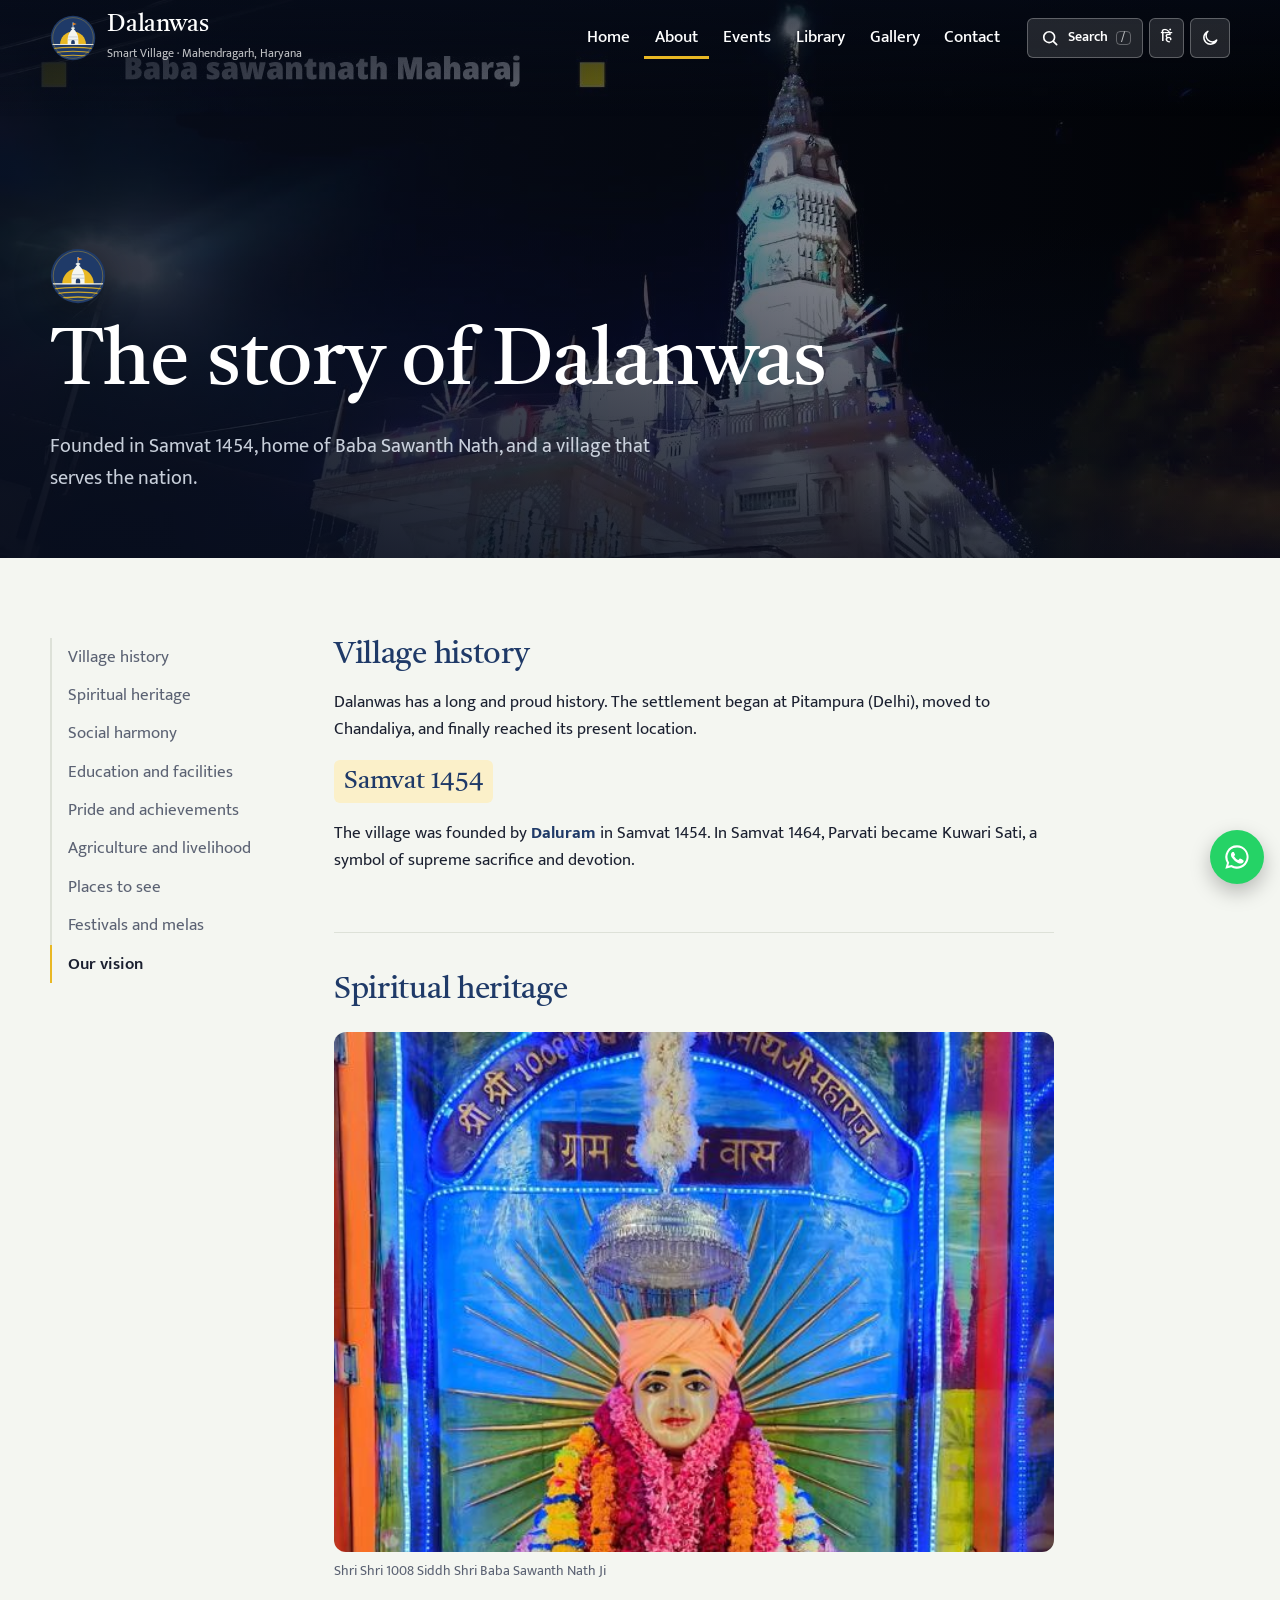
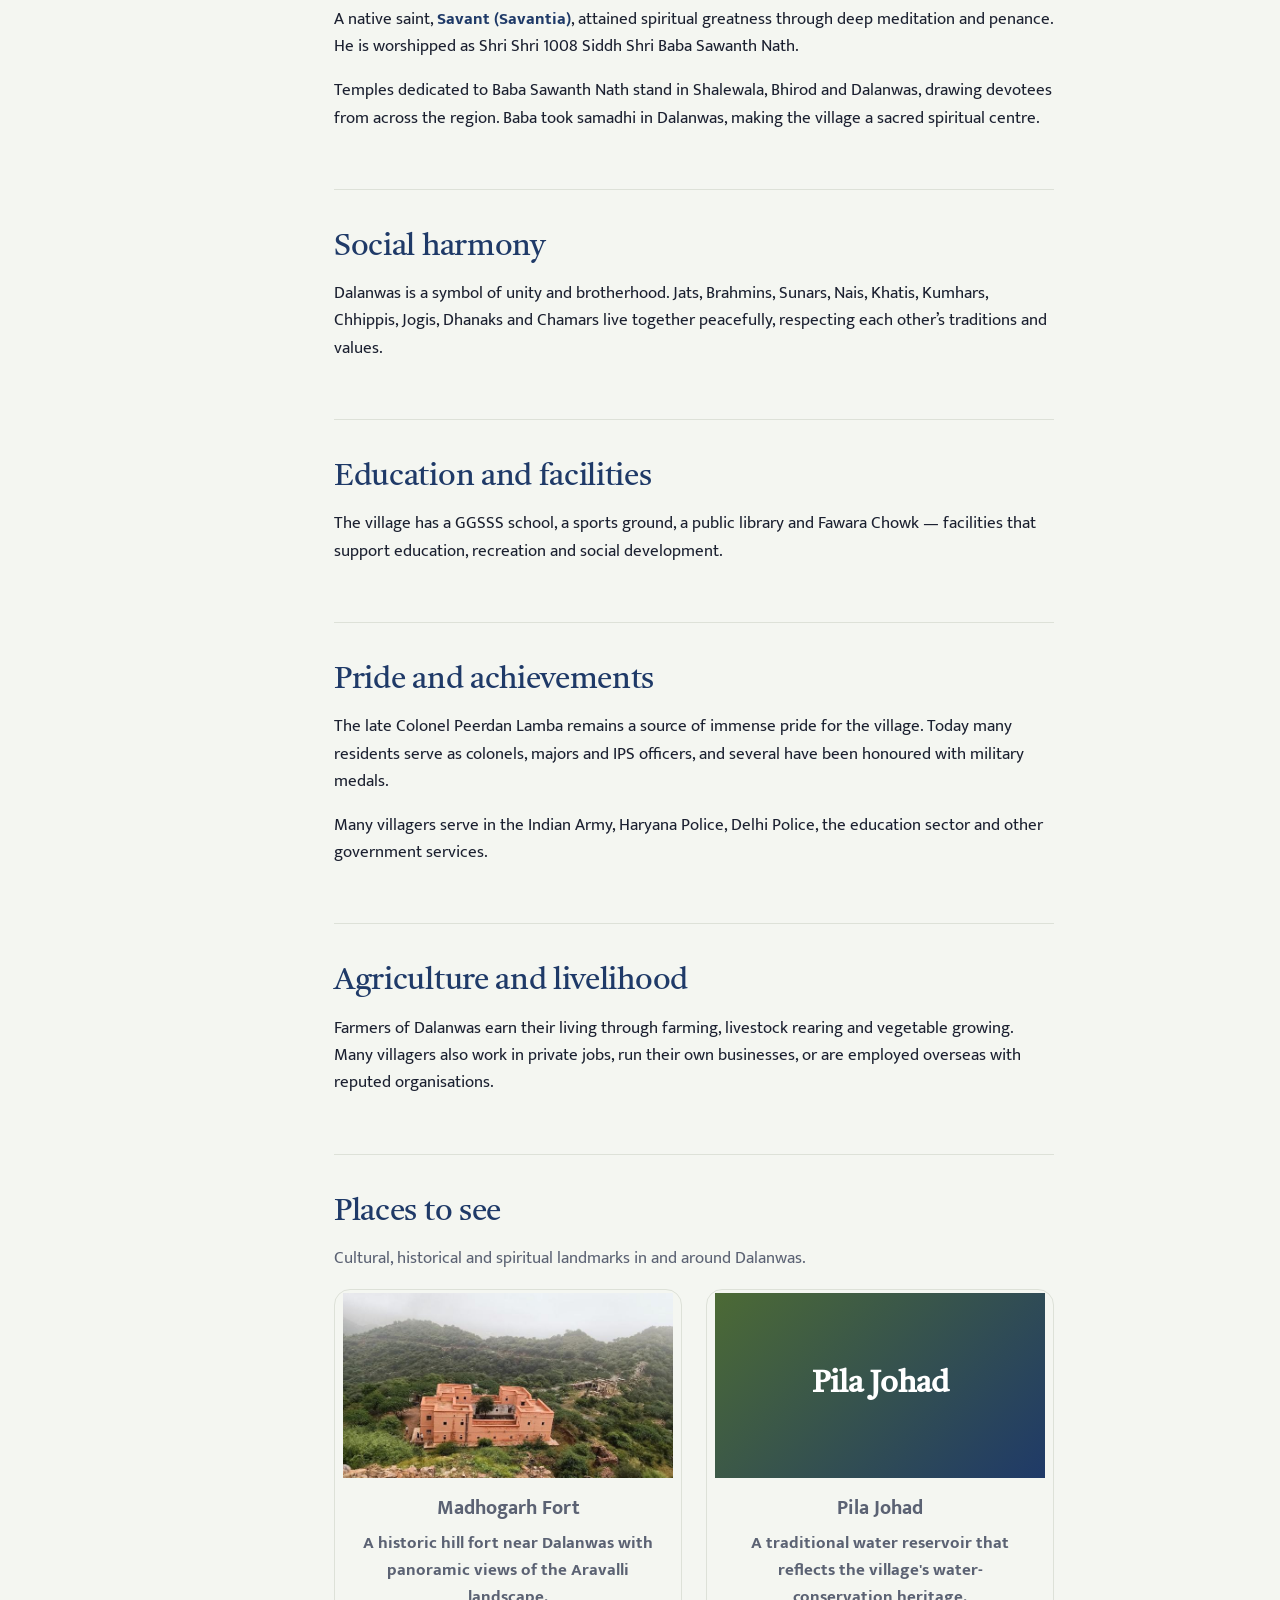
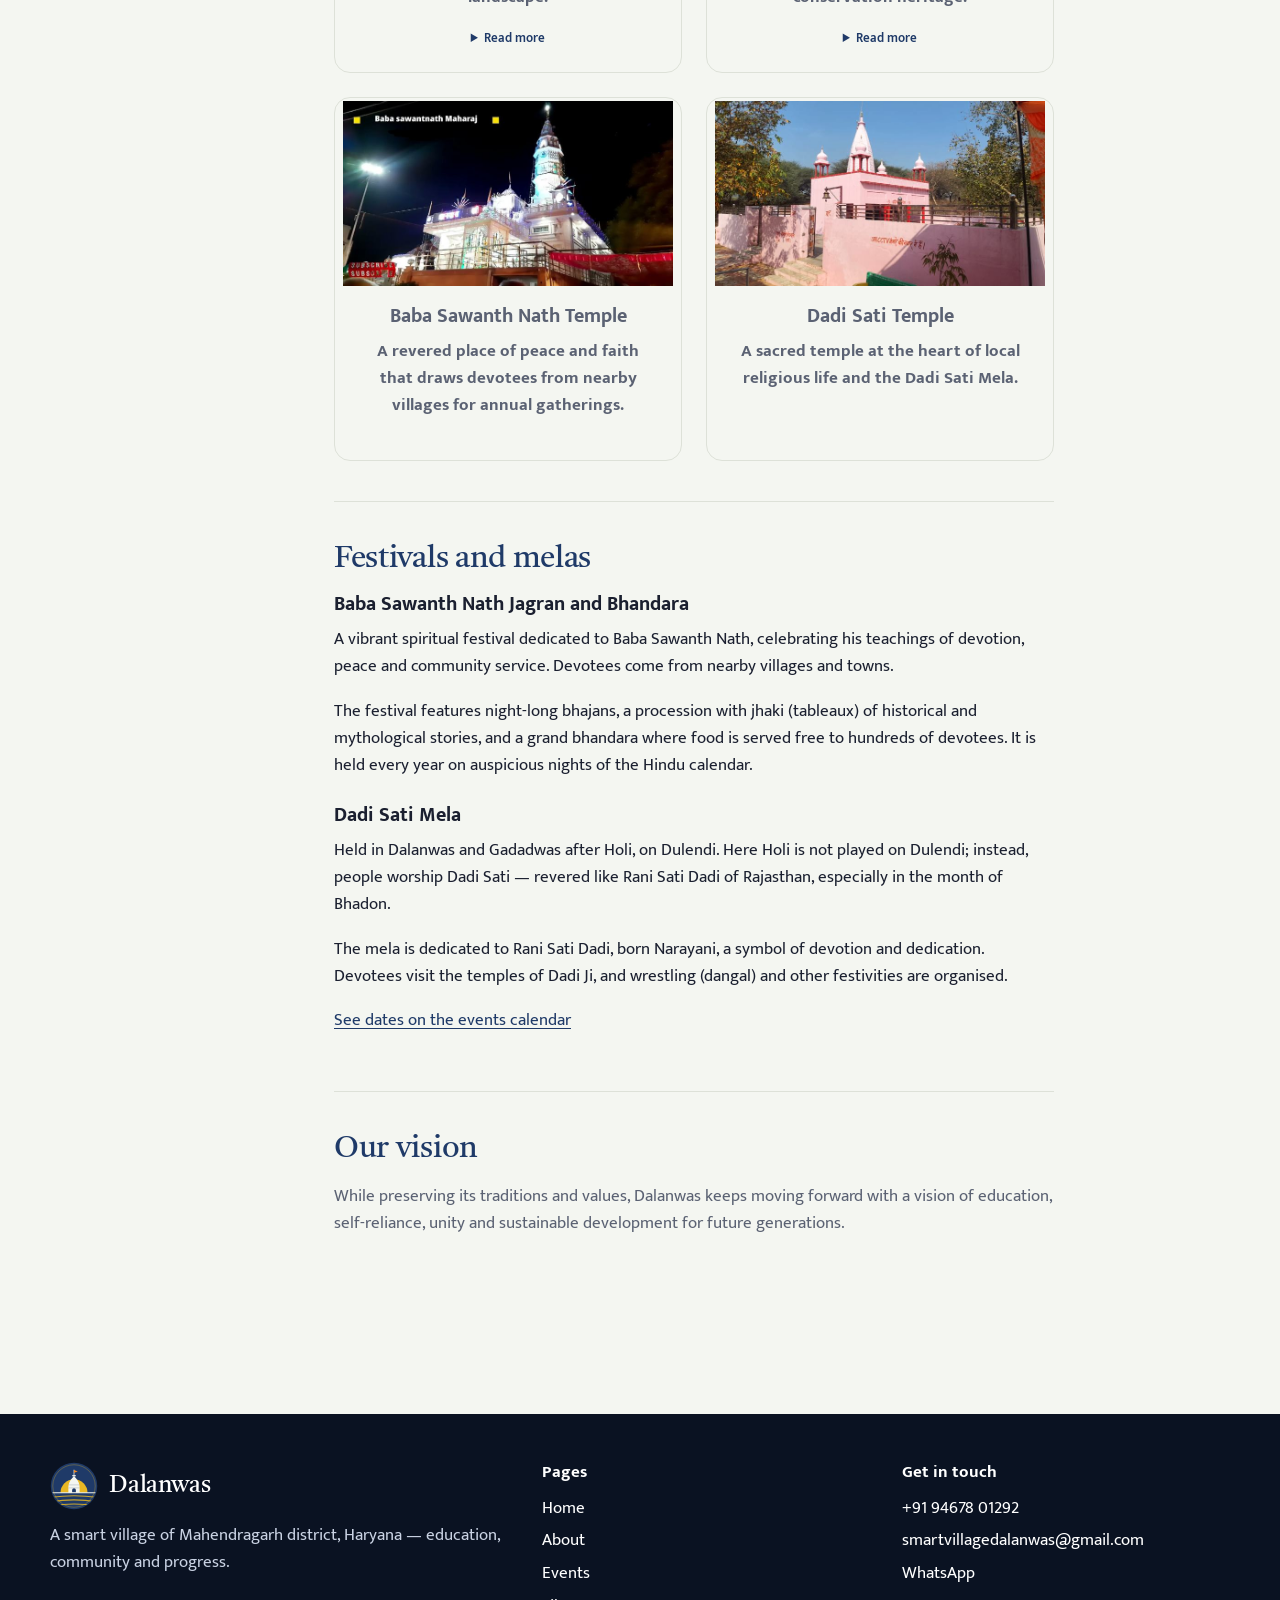
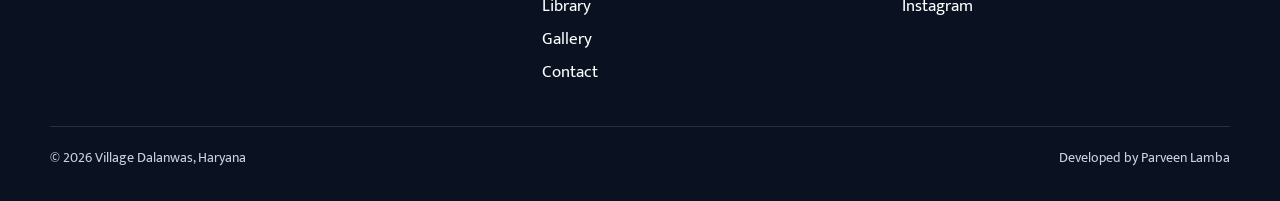
==== commit d2c266f3: "commit new changes" ====
--- a/about.html
+++ b/about.html
@@ -19,20 +19,15 @@
 <link rel="preload" href="fonts/tiro-devanagari-hindi-latin-400-normal.woff2" as="font" type="font/woff2" crossorigin>
 <link rel="preload" href="fonts/mukta-latin-400-normal.woff2" as="font" type="font/woff2" crossorigin>
 <script>try{var t=localStorage.getItem('dv-theme')||(matchMedia('(prefers-color-scheme: dark)').matches?'dark':'light');document.documentElement.dataset.theme=t;if(localStorage.getItem('dv-lang')==='hi')document.documentElement.lang='hi'}catch(e){}</script>
-<link rel="stylesheet" href="css/site.css">
-<script src="js/data.js" defer></script>
-<script src="js/app.js" defer></script>
+<link rel="stylesheet" href="css/site.css?v=4">
+<script src="js/data.js?v=4" defer></script>
+<script src="js/app.js?v=4" defer></script>
 
 </head>
 <body>
 <noscript><iframe src="https://www.googletagmanager.com/ns.html?id=GTM-P7F2MM6Q" height="0" width="0" style="display:none;visibility:hidden"></iframe></noscript>
 <a class="skip" href="#main"><span class="en">Skip to content</span><span class="hi">मुख्य सामग्री पर जाएं</span></a>
-<div class="topbar"><div class="wrap">
-  <div class="topbar__info"><span id="tbWeather" aria-live="polite"></span><span id="tbTime"></span><span id="tbDate"></span></div>
-  <a href="tel:+919467801292">+91 94678 01292</a>
-</div></div>
-<div class="greeting" id="greeting" hidden></div>
-<header class="header"><div class="wrap">
+<header class="header" data-header><div class="wrap">
   <a class="brand" href="index.html" aria-label="Dalanwas home">
     <img class="brand__logo" src="icons/logo.svg" alt="" width="40" height="40">
     <span><span class="brand__name"><span class="en">Dalanwas</span><span class="hi">डालनवास</span></span><span class="brand__sub"><span class="en">Smart Village · Mahendragarh, Haryana</span><span class="hi">स्मार्ट विलेज · महेंद्रगढ़, हरियाणा</span></span></span>
@@ -46,7 +41,9 @@
   </div>
 </div></header>
 <main id="main">
-<section class="page-head"><div class="wrap"><h1><span class="en">The story of Dalanwas</span><span class="hi">डालनवास की कहानी</span></h1><p class="en">Founded in Samvat 1454, home of Baba Sawanth Nath, and a village that serves the nation.</p><p class="hi">सम्वत 1454 में स्थापित, बाबा सावंतनाथ की तपोभूमि, और देश की सेवा करने वाला गांव।</p></div></section>
+<section class="page-head" style="background-image:url('images/sawanthnathtemple.jpg');--pos:center 30%"><div class="wrap">
+  <img class="page-head__emblem" src="icons/logo.svg" alt="" width="56" height="56">
+  <h1><span class="en">The story of Dalanwas</span><span class="hi">डालनवास की कहानी</span></h1><p class="en">Founded in Samvat 1454, home of Baba Sawanth Nath, and a village that serves the nation.</p><p class="hi">सम्वत 1454 में स्थापित, बाबा सावंतनाथ की तपोभूमि, और देश की सेवा करने वाला गांव।</p></div></section>
 <section class="section"><div class="wrap chapters">
   <nav class="toc" aria-label="On this page"><a href="#history"><span class="en">Village history</span><span class="hi">गांव का इतिहास</span></a><a href="#heritage"><span class="en">Spiritual heritage</span><span class="hi">धार्मिक विरासत</span></a><a href="#harmony"><span class="en">Social harmony</span><span class="hi">सामाजिक समरसता</span></a><a href="#facilities"><span class="en">Education and facilities</span><span class="hi">शिक्षा एवं सुविधाएं</span></a><a href="#achievements"><span class="en">Pride and achievements</span><span class="hi">गौरव और उपलब्धियां</span></a><a href="#livelihood"><span class="en">Agriculture and livelihood</span><span class="hi">कृषि एवं आजीविका</span></a><a href="#places"><span class="en">Places to see</span><span class="hi">दर्शनीय स्थल</span></a><a href="#festivals"><span class="en">Festivals and melas</span><span class="hi">त्योहार और मेले</span></a><a href="#vision"><span class="en">Our vision</span><span class="hi">हमारा संकल्प</span></a></nav>
   <div class="prose" style="max-width:72ch"><section class="chapter" id="history"><h2><span class="en">Village history</span><span class="hi">गांव का इतिहास</span></h2><p class="en">Dalanwas has a long and proud history. The settlement began at Pitampura (Delhi), moved to Chandaliya, and finally reached its present location.</p><p class="hi">गांव डालनवास का इतिहास अत्यंत गौरवशाली है। इसकी बसावट पहले पितमपुरा (दिल्ली), फिर चंडालिया और अंत में वर्तमान स्थान पर हुई।</p><p><span class="date-callout"><span class="en">Samvat 1454</span><span class="hi">सम्वत 1454</span></span></p><p class="en">The village was founded by <strong>Daluram</strong> in Samvat 1454. In Samvat 1464, Parvati became Kuwari Sati, a symbol of supreme sacrifice and devotion.</p><p class="hi">सम्वत 1454 में <strong>डालूराम</strong> जी द्वारा गांव की स्थापना की गई। सम्वत 1468 में पार्वती ने कुंवारी सती होकर त्याग और बलिदान का अनुपम उदाहरण प्रस्तुत किया।</p></section><section class="chapter" id="heritage"><h2><span class="en">Spiritual heritage</span><span class="hi">धार्मिक विरासत</span></h2><figure class="figure"><img loading="lazy" src="images/thumbs/babasawanthnathji.jpg" alt="Baba Sawanth Nath Ji" style="max-height:520px;object-position:top"><figcaption><span class="en">Shri Shri 1008 Siddh Shri Baba Sawanth Nath Ji</span><span class="hi">श्री श्री 1008 सिद्ध श्री बाबा सावंतनाथ जी</span></figcaption></figure><p class="en">A native saint, <strong>Savant (Savantia)</strong>, attained spiritual greatness through deep meditation and penance. He is worshipped as Shri Shri 1008 Siddh Shri Baba Sawanth Nath.</p><p class="hi">गांव के ही निवासी <strong>सांवत उर्फ़ सावंतिया</strong> कठोर तप के कारण महान सिद्ध पुरुष बने और श्री श्री 1008 सिद्ध श्री बाबा सावंतनाथ के नाम से पूजे जाते हैं।</p><p class="en">Temples dedicated to Baba Sawanth Nath stand in Shalewala, Bhirod and Dalanwas, drawing devotees from across the region. Baba took samadhi in Dalanwas, making the village a sacred spiritual centre.</p><p class="hi">बाबा सांवतनाथ के मंदिर साहलेवाला, बिरोहड़ और डालनवास में स्थित हैं। बाबा ने डालनवास में समाधि ली, जिससे गांव एक पवित्र धार्मिक केंद्र बना।</p></section><section class="chapter" id="harmony"><h2><span class="en">Social harmony</span><span class="hi">सामाजिक समरसता</span></h2><p class="en">Dalanwas is a symbol of unity and brotherhood. Jats, Brahmins, Sunars, Nais, Khatis, Kumhars, Chhippis, Jogis, Dhanaks and Chamars live together peacefully, respecting each other’s traditions and values.</p><p class="hi">डालनवास सामाजिक भाईचारे का प्रतीक है। यहां जाट, ब्राह्मण, सुनार, नाई, खाती, कुम्हार, छिप्पी, जोगी, धानक, चमार सभी आपसी प्रेम और सहयोग से रहते हैं।</p></section><section class="chapter" id="facilities"><h2><span class="en">Education and facilities</span><span class="hi">शिक्षा एवं सुविधाएं</span></h2><p class="en">The village has a GGSSS school, a sports ground, a public library and Fawara Chowk — facilities that support education, recreation and social development.</p><p class="hi">गांव में जीजीएसएसएस स्कूल, खेल मैदान, पुस्तकालय और फव्वारा चौक जैसी सुविधाएं हैं, जो शिक्षा, खेल और सामाजिक विकास में सहायक हैं।</p></section><section class="chapter" id="achievements"><h2><span class="en">Pride and achievements</span><span class="hi">गौरव और उपलब्धियां</span></h2><p class="en">The late Colonel Peerdan Lamba remains a source of immense pride for the village. Today many residents serve as colonels, majors and IPS officers, and several have been honoured with military medals.</p><p class="hi">गांव के स्वर्गीय कर्नल पीरदान डालनवास की शान रहे हैं। आज भी गांव के लोग कर्नल, मेजर, आईपीएस जैसे उच्च पदों पर कार्यरत हैं और सेना पदकों से सम्मानित हैं।</p><p class="en">Many villagers serve in the Indian Army, Haryana Police, Delhi Police, the education sector and other government services.</p><p class="hi">अनेक ग्रामीण भारतीय सेना, हरियाणा पुलिस, दिल्ली पुलिस और शिक्षा विभाग में सेवाएं दे रहे हैं।</p></section><section class="chapter" id="livelihood"><h2><span class="en">Agriculture and livelihood</span><span class="hi">कृषि एवं आजीविका</span></h2><p class="en">Farmers of Dalanwas earn their living through farming, livestock rearing and vegetable growing. Many villagers also work in private jobs, run their own businesses, or are employed overseas with reputed organisations.</p><p class="hi">गांव के किसान कृषि, पशुपालन और सब्जी उत्पादन से आजीविका चलाते हैं। कई युवा विदेशों में अच्छे पैकेज पर कार्यरत हैं, और अनेक लोग निजी नौकरी और स्वयं का व्यवसाय कर रहे हैं।</p></section><section class="chapter" id="places"><h2><span class="en">Places to see</span><span class="hi">दर्शनीय स्थल</span></h2><p class="en lead">Cultural, historical and spiritual landmarks in and around Dalanwas.</p><p class="hi lead">डालनवास और आसपास के सांस्कृतिक, ऐतिहासिक और धार्मिक स्थल।</p><div class="places"><article class="place"><img loading="lazy" src="images/thumbs/madhogarh-fort.jpg" alt="Madhogarh Fort"><div><h3><span class="en">Madhogarh Fort</span><span class="hi">माधोगढ़ किला</span></h3><p class="en">A historic hill fort near Dalanwas with panoramic views of the Aravalli landscape.</p><p class="hi">डालनवास के पास एक ऐतिहासिक पहाड़ी किला, जहां से अरावली का मनोरम दृश्य दिखता है।</p><details><summary><span class="en">Read more</span><span class="hi">और पढ़ें</span></summary><p class="en">Madhogarh Fort stands on Madhogarh Hill in Mahendragarh district. It was built in the first half of the 18th century by Madho Singh I and played an important role in regional defence and trade routes.</p><p class="hi">माधोगढ़ किला महेंद्रगढ़ जिले में माधोगढ़ पहाड़ी पर स्थित है। इसे 18वीं सदी के पहले भाग में माधो सिंह प्रथम ने बनवाया था और यह क्षेत्रीय सुरक्षा और व्यापार मार्गों में महत्वपूर्ण रहा।</p><p class="en">Its Rajput architecture includes thick stone walls and bastions. Although partly in ruins, restoration work is under way to preserve it and attract visitors.</p><p class="hi">इसकी राजपूत शैली की वास्तुकला में मोटी पत्थर की दीवारें और मजबूत बुर्ज हैं। कुछ हिस्से खंडहर हैं, पर इसे संरक्षित करने का कार्य जारी है।</p><p class="en">Visitors enjoy the views, the old structures and the rural life around the fort — a good trip for history and nature lovers.</p><p class="hi">यहां के मनोरम दृश्य, पुराने ढांचे और आसपास का ग्रामीण जीवन इसे इतिहास और प्रकृति प्रेमियों के लिए खास बनाते हैं।</p></details></div></article><article class="place"><div class="ph" aria-hidden="true"><span class="en">Pila Johad</span><span class="hi">पीला जोहड़</span></div><div><h3><span class="en">Pila Johad</span><span class="hi">पीला जोहड़</span></h3><p class="en">A traditional water reservoir that reflects the village's water-conservation heritage.</p><p class="hi">एक पारंपरिक जलाशय, जो गांव की जल-संरक्षण विरासत को दर्शाता है।</p><details><summary><span class="en">Read more</span><span class="hi">और पढ़ें</span></summary><p class="en">Pila Johad is known for a local healing legend: people with jaundice who bathe here are said to recover — but only visitors from outside the village.</p><p class="hi">पीला जोहड़ एक स्थानीय मान्यता के लिए जाना जाता है: कहा जाता है कि पीलिया से पीड़ित व्यक्ति यहां स्नान करे तो ठीक हो जाता है — लेकिन यह केवल गांव के बाहर के लोगों पर लागू होता है।</p><p class="en">Greenery surrounds the Johad, and nearby Shani and Shiva temples draw devotees to pray.</p><p class="hi">जोहड़ के चारों ओर हरियाली है, और पास के शनि और शिव मंदिरों में भक्त पूजा करने आते हैं।</p></details></div></article><article class="place"><img loading="lazy" src="images/thumbs/sawanthnathtemple.jpg" alt="Baba Sawanth Nath Temple"><div><h3><span class="en">Baba Sawanth Nath Temple</span><span class="hi">बाबा सावंतनाथ मंदिर</span></h3><p class="en">A revered place of peace and faith that draws devotees from nearby villages for annual gatherings.</p><p class="hi">शांति और आस्था का पूज्य स्थल, जहां वार्षिक आयोजनों में आसपास के गांवों से भक्त आते हैं।</p></div></article><article class="place"><img loading="lazy" src="images/thumbs/dadisati.jpg" alt="Dadi Sati Temple"><div><h3><span class="en">Dadi Sati Temple</span><span class="hi">दादी सती मंदिर</span></h3><p class="en">A sacred temple at the heart of local religious life and the Dadi Sati Mela.</p><p class="hi">स्थानीय धार्मिक जीवन और दादी सती मेले का केंद्र, एक पवित्र मंदिर।</p></div></article></div></section><section class="chapter" id="festivals"><h2><span class="en">Festivals and melas</span><span class="hi">त्योहार और मेले</span></h2><h3><span class="en">Baba Sawanth Nath Jagran and Bhandara</span><span class="hi">बाबा सावंतनाथ जागरण और भंडारा</span></h3><p class="en">A vibrant spiritual festival dedicated to Baba Sawanth Nath, celebrating his teachings of devotion, peace and community service. Devotees come from nearby villages and towns.</p><p class="hi">पूज्य बाबा सावंतनाथ को समर्पित एक भव्य धार्मिक उत्सव, जो भक्ति, शांति और सेवा का संदेश देता है। आसपास के गांवों और शहरों से भक्तजन शामिल होते हैं।</p><p class="en">The festival features night-long bhajans, a procession with jhaki (tableaux) of historical and mythological stories, and a grand bhandara where food is served free to hundreds of devotees. It is held every year on auspicious nights of the Hindu calendar.</p><p class="hi">इसमें रात भर भजन, ऐतिहासिक और पौराणिक कथाओं की झांकियां, और विशाल भंडारा होता है, जिसमें सैकड़ों भक्तों को निःशुल्क भोजन दिया जाता है। यह हर साल हिंदू पंचांग की शुभ रातों में होता है।</p><h3 style='margin-top:1.5rem'><span class="en">Dadi Sati Mela</span><span class="hi">दादी सती मेला</span></h3><p class="en">Held in Dalanwas and Gadadwas after Holi, on Dulendi. Here Holi is not played on Dulendi; instead, people worship Dadi Sati — revered like Rani Sati Dadi of Rajasthan, especially in the month of Bhadon.</p><p class="hi">डालनवास और गादड़वास में होली के बाद दुलेंडी के दिन लगता है। यहां दुलेंडी पर होली नहीं खेली जाती, बल्कि दादी सती की पूजा होती है — जो राजस्थान की रानी सती दादी की तरह पूजी जाती हैं, खासकर भादो मास में।</p><p class="en">The mela is dedicated to Rani Sati Dadi, born Narayani, a symbol of devotion and dedication. Devotees visit the temples of Dadi Ji, and wrestling (dangal) and other festivities are organised.</p><p class="hi">यह मेला रानी सती दादी को समर्पित है, जिनका जन्म नारायणी के रूप में हुआ — भक्ति और समर्पण का प्रतीक। भक्त दादी जी के मंदिरों में पूजा करते हैं, और दंगल व अन्य कार्यक्रम होते हैं।</p><p><a href="events.html"><span class="en">See dates on the events calendar</span><span class="hi">कार्यक्रम कैलेंडर में तिथियां देखें</span></a></p></section><section class="chapter" id="vision"><h2><span class="en">Our vision</span><span class="hi">हमारा संकल्प</span></h2><p class="en lead">While preserving its traditions and values, Dalanwas keeps moving forward with a vision of education, self-reliance, unity and sustainable development for future generations.</p><p class="hi lead">डालनवास अपनी परंपराओं को संजोते हुए शिक्षा, आत्मनिर्भरता, एकता और सतत विकास के मार्ग पर निरंतर अग्रसर है।</p></section></div>
--- a/css/site.css
+++ b/css/site.css
@@ -246,32 +246,6 @@
 .page-head p { font-size: var(--t-md); max-width: 52ch; margin: 0; opacity: .9; position: relative; z-index: 1; }
 .page-head a { color: var(--sarson); }
 @media (max-width: 640px) { .page-head::after { display: none; } .topbar a[href^="tel"] { display: none; } }
-
-/* ---------- hero (home) ---------- */
-.hero {
-  position: relative; min-height: min(88vh, 760px); color: #fff;
-  display: grid; align-items: end; overflow: hidden; background: var(--neel-deep);
-}
-.hero__img { position: absolute; inset: 0; width: 100%; height: 100%; object-fit: cover; transform: scale(1.04); animation: settle 2.4s cubic-bezier(.2,.7,.2,1) both; }
-@keyframes settle { from { transform: scale(1.12); opacity: .4; } }
-.hero::before {
-  content: ""; position: absolute; inset: 0; z-index: 1;
-  background: linear-gradient(100deg, rgba(10,18,34,.92) 0%, rgba(14,26,52,.72) 42%, rgba(14,26,52,.15) 100%),
-              linear-gradient(0deg, rgba(10,18,34,.85) 0%, transparent 45%);
-}
-.hero__inner { position: relative; z-index: 2; padding-block: clamp(3rem, 8vw, 6rem) clamp(4.5rem, 9vw, 6.5rem); max-width: var(--wrap); }
-.hero__emblem { width: clamp(64px, 8vw, 84px); margin-bottom: 1.25rem; filter: drop-shadow(0 8px 24px rgba(0,0,0,.35)); }
-.hero__title { margin: 0 0 1.1rem; font-weight: 400; line-height: .95; }
-.hero__en { display: block; font-size: clamp(3.4rem, 10vw, 7rem); letter-spacing: -.025em; }
-.hero__hi { display: block; font-size: clamp(1.7rem, 4.2vw, 2.9rem); color: rgba(255,255,255,.78); margin-top: .35rem; letter-spacing: 0; }
-.hero__lead { font-size: var(--t-md); max-width: 44ch; color: #DCE3EE; margin-bottom: 1.75rem; }
-.hero .btn--ghost { color: #fff; border-color: rgba(255,255,255,.55); }
-.hero .btn--ghost:hover { border-color: #fff; background: rgba(255,255,255,.08); }
-.hero__facts { list-style: none; margin: 2.75rem 0 0; padding: 1.25rem 0 0; display: flex; flex-wrap: wrap; gap: 1.25rem 2.75rem; border-top: 1px solid rgba(255,255,255,.18); max-width: 720px; }
-.hero__facts b { display: block; font-family: var(--f-display); font-weight: 400; font-size: 1.6rem; line-height: 1.1; color: var(--sarson); }
-.hero__facts li > span { font-size: var(--t-sm); color: #B9C4D6; }
-@media (prefers-reduced-motion: reduce) { .hero__img { animation: none; } }
-@media (max-width: 640px) { .hero__facts { gap: 1rem 1.75rem; } .hero__facts b { font-size: 1.3rem; } }
 
 /* ---------- home: board strip ---------- */
 .board-strip { margin-top: -2.5rem; position: relative; z-index: 3; }
@@ -588,3 +562,210 @@
 @media print {
   .topbar, .header, .tabbar, .fab-wa, .footer, .greeting { display: none !important; }
 }
+
+/* =====================================================================
+   v4 layout — photo-led structure
+   ===================================================================== */
+:root { --header-h: 76px; --saffron: #E8742A; }
+.btn--lg { padding: 1rem 1.6rem; font-size: 1.05rem; }
+.btn--glass { background: rgba(255,255,255,.12); color: #fff; border-color: rgba(255,255,255,.4); backdrop-filter: blur(8px); -webkit-backdrop-filter: blur(8px); }
+.btn--glass:hover { background: rgba(255,255,255,.22); }
+.btn--neel:hover { filter: brightness(1.12); }
+
+/* header floats over the photo, turns solid on scroll */
+.header {
+  position: fixed; inset: 0 0 auto 0; z-index: 50;
+  background: transparent; border-bottom: 1px solid transparent;
+  backdrop-filter: none; -webkit-backdrop-filter: none;
+  transition: background-color .3s, border-color .3s, box-shadow .3s;
+}
+.header::before { content: ""; position: absolute; inset: 0 0 -40px 0; background: linear-gradient(rgba(6,12,26,.55), transparent); pointer-events: none; transition: opacity .3s; z-index: -1; }
+.header .wrap { min-height: var(--header-h); }
+.header:not(.scrolled) .brand, .header:not(.scrolled) .nav a { color: #fff; }
+.header:not(.scrolled) .brand__sub { color: rgba(255,255,255,.75); }
+.header:not(.scrolled) .nav a:hover { background: rgba(255,255,255,.12); }
+.header:not(.scrolled) .nav a[aria-current="page"] { color: #fff; box-shadow: inset 0 -3px 0 var(--sarson); }
+.header:not(.scrolled) .icon-btn { background: rgba(255,255,255,.12); border-color: rgba(255,255,255,.28); color: #fff; }
+.header:not(.scrolled) .search-btn .kbd { color: rgba(255,255,255,.7); border-color: rgba(255,255,255,.3); }
+.header.scrolled { background: color-mix(in srgb, var(--chuna) 92%, transparent); backdrop-filter: saturate(1.4) blur(14px); -webkit-backdrop-filter: saturate(1.4) blur(14px); border-bottom-color: var(--line); box-shadow: 0 6px 24px -18px rgba(10,18,34,.5); }
+.header.scrolled::before { opacity: 0; }
+.brand__logo { width: 46px; height: 46px; }
+
+/* ---------- home hero ---------- */
+.hero { position: relative; display: grid; overflow: hidden; color: #fff; min-height: max(620px, 100svh); align-items: end; background: #0A1222; }
+.hero::before { content: ""; position: absolute; inset: 0; z-index: 1; pointer-events: none; }
+.hero h1 { margin: 0 0 1.1rem; font-weight: 400; line-height: .95; }
+.hero p { margin: 0 0 1.5rem; }
+.hero::before {
+  background: linear-gradient(90deg, rgba(8,14,30,.88) 0%, rgba(8,14,30,.55) 45%, rgba(8,14,30,.1) 100%),
+              linear-gradient(0deg, rgba(8,14,30,.92) 0%, rgba(8,14,30,0) 55%);
+}
+.hero__slides { position: absolute; inset: 0; }
+.hero__slide { position: absolute; inset: 0; width: 100%; height: 100%; object-fit: cover; opacity: 0; transition: opacity 1.6s ease; transform: scale(1.08); }
+.hero__slide.is-on { opacity: 1; animation: kenburns 9s ease-out forwards; }
+@keyframes kenburns { from { transform: scale(1.14); } to { transform: scale(1.02); } }
+.hero__inner {
+  position: relative; z-index: 2; width: min(100% - 2 * var(--gut), var(--wrap)); margin-inline: auto;
+  padding-block: calc(var(--header-h) + 3rem) 5.5rem;
+  display: grid; grid-template-columns: minmax(0, 1fr) 360px; gap: 2.5rem; align-items: end; max-width: none;
+}
+.hero__chip { display: inline-flex; flex-wrap: wrap; gap: .4rem 1rem; margin: 0 0 1.25rem; padding: .45rem .9rem; border-radius: 999px; background: rgba(255,255,255,.1); border: 1px solid rgba(255,255,255,.2); backdrop-filter: blur(10px); -webkit-backdrop-filter: blur(10px); font-size: var(--t-sm); color: #E7ECF4; }
+.hero__chip span:empty { display: none; }
+.hero__greet { display: inline-block; margin: 0 0 1rem .5rem; padding: .45rem .9rem; border-radius: 999px; background: var(--sarson); color: #1B2030; font-weight: 600; font-size: var(--t-sm); }
+.hero__en, .hero__hi { display: block; }
+.hero__en { font-size: clamp(3.8rem, 11vw, 8.5rem); text-shadow: 0 4px 40px rgba(0,0,0,.35); }
+.hero__hi { color: var(--sarson); font-size: clamp(1.8rem, 4.5vw, 3.2rem); margin-top: .2rem; }
+.hero__lead { color: #E3E9F2; font-size: clamp(1.05rem, 1.6vw, 1.3rem); max-width: 46ch; }
+.hero__next {
+  background: rgba(14, 24, 46, .55); border: 1px solid rgba(255,255,255,.18); border-radius: 18px; padding: 1.4rem 1.5rem;
+  backdrop-filter: blur(16px) saturate(1.3); -webkit-backdrop-filter: blur(16px) saturate(1.3); color: #fff;
+  box-shadow: 0 30px 60px -30px rgba(0,0,0,.6);
+}
+.hero__next:empty { display: none; }
+.hero__next p { margin: 0; color: #C9D3E3; font-size: var(--t-sm); }
+.hero__next p:first-child { color: var(--sarson); font-weight: 600; margin-bottom: .35rem; }
+.hero__next h2 { color: #fff !important; font-size: 1.7rem; margin: 0 0 .35rem; }
+.hero__next .countdown { margin-top: 1rem; }
+.hero__next .countdown div { background: rgba(255,255,255,.1); min-width: 0; flex: 1; }
+.hero__next .today-badge { display: inline-block; margin-top: 1rem; }
+.ne__more { margin-top: .6rem !important; }
+.ne__more a { color: #fff; }
+.hero__dots { position: absolute; z-index: 3; left: 0; right: 0; bottom: 1.6rem; display: flex; gap: .5rem; width: min(100% - 2 * var(--gut), var(--wrap)); margin-inline: auto; }
+.hero__dots button { width: 28px; height: 4px; padding: 0; border: 0; border-radius: 2px; background: rgba(255,255,255,.35); cursor: pointer; transition: background-color .3s, width .3s; }
+.hero__dots button[aria-selected="true"] { background: var(--sarson); width: 44px; }
+@media (max-width: 900px) {
+  .hero__inner { grid-template-columns: 1fr; padding-bottom: 4.5rem; }
+  .hero__next { max-width: 420px; }
+}
+@media (prefers-reduced-motion: reduce) { .hero__slide.is-on { animation: none; transform: none; } }
+
+/* ---------- bento tiles ---------- */
+.bento-sec { padding-top: clamp(2.5rem, 5vw, 4rem); }
+.bento { display: grid; grid-template-columns: repeat(4, 1fr); grid-auto-rows: minmax(210px, auto); gap: 1rem; }
+.tile {
+  position: relative; overflow: hidden; border-radius: 18px; padding: 1.3rem 1.4rem; color: #fff; text-decoration: none;
+  display: flex; flex-direction: column; justify-content: flex-end; isolation: isolate;
+  background-color: var(--neel); background-position: center; background-size: cover; background-repeat: no-repeat;
+}
+.tile::before { content: ""; position: absolute; inset: 0; z-index: -1; background: linear-gradient(0deg, rgba(8,14,30,.88) 0%, rgba(8,14,30,.35) 55%, rgba(8,14,30,.05) 100%); transition: opacity .3s; }
+.tile::after { content: ""; position: absolute; inset: 0; z-index: -2; background: inherit; transition: transform .6s cubic-bezier(.2,.7,.2,1); }
+a.tile:hover::after { transform: scale(1.06); }
+a.tile:focus-visible { outline: 3px solid var(--sarson); outline-offset: 3px; }
+.tile h3 { font-family: var(--f-display); font-weight: 400; font-size: 1.45rem; line-height: 1.15; margin: .5rem 0 .25rem; }
+.tile p { margin: 0; color: #DCE3EE; font-size: var(--t-sm); max-width: 44ch; }
+.tile__tag { align-self: flex-start; font-size: .75rem; font-weight: 700; padding: .25rem .65rem; border-radius: 999px; background: rgba(255,255,255,.18); backdrop-filter: blur(6px); -webkit-backdrop-filter: blur(6px); }
+.tile__tag--new { background: var(--sarson); color: #1B2030; }
+.tile--big { grid-column: span 2; grid-row: span 2; padding: 2rem; }
+.tile--big h3 { font-size: clamp(1.8rem, 3vw, 2.6rem); }
+.tile--big p { font-size: var(--t-base); }
+.tile--wide { grid-column: span 2; }
+.tile--panel { background: var(--paper); color: var(--ink); border: 1px solid var(--line); justify-content: flex-start; box-shadow: var(--shadow); }
+.tile--panel::before, .tile--panel::after { display: none; }
+.tile--panel h3 { font-size: 1.35rem; margin-top: 0; color: var(--neel); }
+html[data-theme="dark"] .tile--panel h3 { color: var(--ink); }
+.tile--notices, .tile--weather { grid-column: span 2; }
+.tile--notices .notices li { padding: .55rem 0; }
+@media (max-width: 980px) {
+  .bento { grid-template-columns: repeat(2, 1fr); grid-auto-rows: 190px; }
+  .tile--big { grid-row: span 2; }
+}
+@media (max-width: 600px) {
+  .bento { grid-template-columns: 1fr; grid-auto-rows: auto; }
+  .tile { min-height: 190px; grid-column: auto !important; grid-row: auto !important; }
+  .tile--big { min-height: 340px; }
+  .tile--panel { min-height: 0; }
+}
+
+/* ---------- number band ---------- */
+.band { position: relative; overflow: hidden; background: var(--neel); color: #fff; padding-block: clamp(2.5rem, 5vw, 3.5rem); }
+.band::after { content: ""; position: absolute; right: -60px; top: 50%; translate: 0 -50%; width: 340px; aspect-ratio: 1; background: url("../icons/logo.svg") center / contain no-repeat; opacity: .08; }
+.band__grid { display: grid; grid-template-columns: repeat(5, 1fr); gap: 1.5rem; position: relative; z-index: 1; }
+.band .num { display: block; font-family: var(--f-display); font-size: clamp(2.2rem, 4vw, 3.2rem); line-height: 1; color: var(--sarson); }
+.band .lbl { display: block; margin-top: .45rem; color: #C9D3E3; font-size: var(--t-sm); }
+@media (max-width: 800px) { .band__grid { grid-template-columns: repeat(2, 1fr); } .band__grid > :last-child { grid-column: span 2; } }
+
+/* ---------- about with collage ---------- */
+.about { display: grid; grid-template-columns: minmax(0, 1fr) minmax(0, 1.05fr); gap: clamp(2rem, 6vw, 5rem); align-items: center; }
+@media (max-width: 900px) { .about { grid-template-columns: 1fr; } }
+.collage { position: relative; min-height: 520px; }
+.collage img { position: absolute; object-fit: cover; border-radius: 20px; box-shadow: 0 30px 60px -30px rgba(10,18,34,.55); }
+.collage__a { left: 0; top: 0; width: 82%; height: 78%; }
+.collage__b { right: 0; bottom: 0; width: 46%; height: 58%; object-position: top; border: 6px solid var(--chuna); }
+.collage__badge { position: absolute; left: 1.25rem; bottom: 1.25rem; background: var(--sarson); color: #1B2030; border-radius: 14px; padding: .8rem 1.1rem; font-size: var(--t-sm); box-shadow: var(--shadow); }
+.collage__badge b { display: block; font-family: var(--f-display); font-weight: 400; font-size: 1.6rem; line-height: 1.1; }
+@media (max-width: 600px) { .collage { min-height: 380px; } }
+.more summary { cursor: pointer; color: var(--link); font-weight: 600; margin-bottom: 1rem; }
+.about .facts { margin: 1.5rem 0 2rem; }
+
+/* ---------- dark & sarson sections ---------- */
+.section--dark { background: #0F1A30; color: #E6EBF3; }
+.section--dark h2 { color: #fff !important; }
+.section--dark .section-head p { color: #A9B6CB; }
+.people--medals .person { background: rgba(255,255,255,.04); border-color: rgba(255,255,255,.1); padding: 1.1rem; }
+.people--medals .person b { color: #fff; }
+.people--medals .person div > span { color: var(--sarson); }
+.people--medals .avatar { background: linear-gradient(145deg, #F6D774, #C9971A) !important; color: #1B2030 !important; box-shadow: 0 0 0 3px rgba(233,184,36,.25); }
+.section--sarson { background: var(--sarson); color: #1B2030; }
+.quotes--big .quote { border-left: 0; padding: 0; position: relative; }
+.quotes--big .quote::before { content: "“"; font-family: var(--f-display); font-size: 5rem; line-height: .6; display: block; color: rgba(27,32,48,.35); margin-bottom: .5rem; }
+.quotes--big .quote p { font-family: var(--f-display); font-size: clamp(1.25rem, 2vw, 1.55rem); line-height: 1.35; color: #1B2030; }
+.quotes--big .quote footer { color: rgba(27,32,48,.75); font-weight: 600; }
+
+/* ---------- sarpanch timeline ---------- */
+.timeline li { border-bottom: 0; position: relative; padding-left: .25rem; }
+.timeline li::after { content: ""; position: absolute; left: .55rem; top: 0; bottom: 0; width: 2px; background: var(--line); z-index: -1; }
+.timeline li::before { content: counter(sp); display: grid; place-items: center; width: 1.8rem; height: 1.8rem; border-radius: 50%; background: var(--paper); border: 2px solid var(--line); font-size: .75rem; color: var(--muted); }
+.timeline li { grid-template-columns: 2.4rem 1fr auto; align-items: center; isolation: isolate; }
+.timeline li.current::before { background: var(--sarson); border-color: var(--sarson); color: #1B2030; font-weight: 700; }
+.timeline li.current { background: var(--sarson-soft); border-radius: 12px; }
+
+/* ---------- marquee ---------- */
+.marquee-sec { overflow: hidden; }
+.section-head--row { display: flex; justify-content: space-between; align-items: end; gap: 1rem; max-width: none; flex-wrap: wrap; }
+.section-head--row h2 { margin: 0; }
+.marquee { overflow: hidden; -webkit-mask-image: linear-gradient(90deg, transparent, #000 6%, #000 94%, transparent); mask-image: linear-gradient(90deg, transparent, #000 6%, #000 94%, transparent); }
+.marquee__track { display: flex; gap: 1rem; width: max-content; animation: marquee 70s linear infinite; }
+.marquee:hover .marquee__track, .marquee:focus-within .marquee__track { animation-play-state: paused; }
+.marquee__track button { all: unset; cursor: zoom-in; width: 320px; height: 220px; border-radius: 16px; overflow: hidden; flex: none; }
+.marquee__track button:nth-child(3n+2) { width: 240px; }
+.marquee__track img { width: 100%; height: 100%; object-fit: cover; transition: transform .5s; }
+.marquee__track button:hover img { transform: scale(1.05); }
+.marquee__track button:focus-visible { outline: 3px solid var(--sarson); outline-offset: -3px; }
+@keyframes marquee { to { transform: translateX(-50%); } }
+@media (prefers-reduced-motion: reduce) { .marquee { overflow-x: auto; } .marquee__track { animation: none; } }
+
+/* ---------- CTA ---------- */
+.cta__grid { display: grid; grid-template-columns: 1.3fr 1fr; border-radius: 22px; overflow: hidden; background: var(--neel); box-shadow: var(--shadow); }
+.cta__grid .map { height: 100%; min-height: 360px; border-radius: 0; }
+.cta__box { padding: clamp(1.75rem, 4vw, 3rem); color: #fff; align-self: center; }
+.cta__box h2 { color: #fff !important; font-size: var(--t-2xl); }
+.cta__box p { color: #D2DAE7; }
+@media (max-width: 800px) { .cta__grid { grid-template-columns: 1fr; } .cta__grid .map { min-height: 260px; } }
+
+/* ---------- photo page heads ---------- */
+.page-head {
+  background: #0A1222; color: #fff;
+  padding-block: calc(var(--header-h) + clamp(3rem, 8vw, 6rem)) clamp(2.5rem, 6vw, 4rem);
+  min-height: min(62vh, 560px); display: grid; align-items: end; isolation: isolate;
+}
+.page-head::before { display: none; }
+.page-head__bg { position: absolute; inset: 0; width: 100%; height: 100%; object-fit: cover; z-index: -2; animation: kenburns 12s ease-out both; }
+.page-head::after {
+  content: ""; position: absolute; inset: 0; z-index: -1; width: auto; aspect-ratio: auto; translate: none; top: 0; right: 0; opacity: 1; filter: none;
+  background: linear-gradient(90deg, rgba(8,14,30,.88) 0%, rgba(8,14,30,.55) 55%, rgba(8,14,30,.2) 100%), linear-gradient(0deg, rgba(8,14,30,.75), transparent 60%);
+}
+.page-head__emblem { width: 56px; margin-bottom: 1rem; filter: drop-shadow(0 6px 18px rgba(0,0,0,.4)); }
+.page-head h1 { font-size: clamp(2.6rem, 7vw, 5rem); max-width: 18ch; }
+.page-head p { color: #DCE3EE; }
+@media (max-width: 640px) { .page-head::after { display: block; } }
+@media (prefers-reduced-motion: reduce) { .page-head__bg { animation: none; } }
+
+/* polish */
+.section-head h2::after { width: 56px; }
+.ev, .person, .report, .place, .panel, .cal { border-radius: 16px; }
+.ev:hover { box-shadow: var(--shadow); }
+.footer { background: #0A1222; }
+@media (max-width: 700px) {
+  .hero::before { background: linear-gradient(0deg, rgba(8,14,30,.95) 0%, rgba(8,14,30,.8) 55%, rgba(8,14,30,.45) 100%); }
+  .page-head::after { background: linear-gradient(0deg, rgba(8,14,30,.92) 0%, rgba(8,14,30,.6) 100%); }
+}
